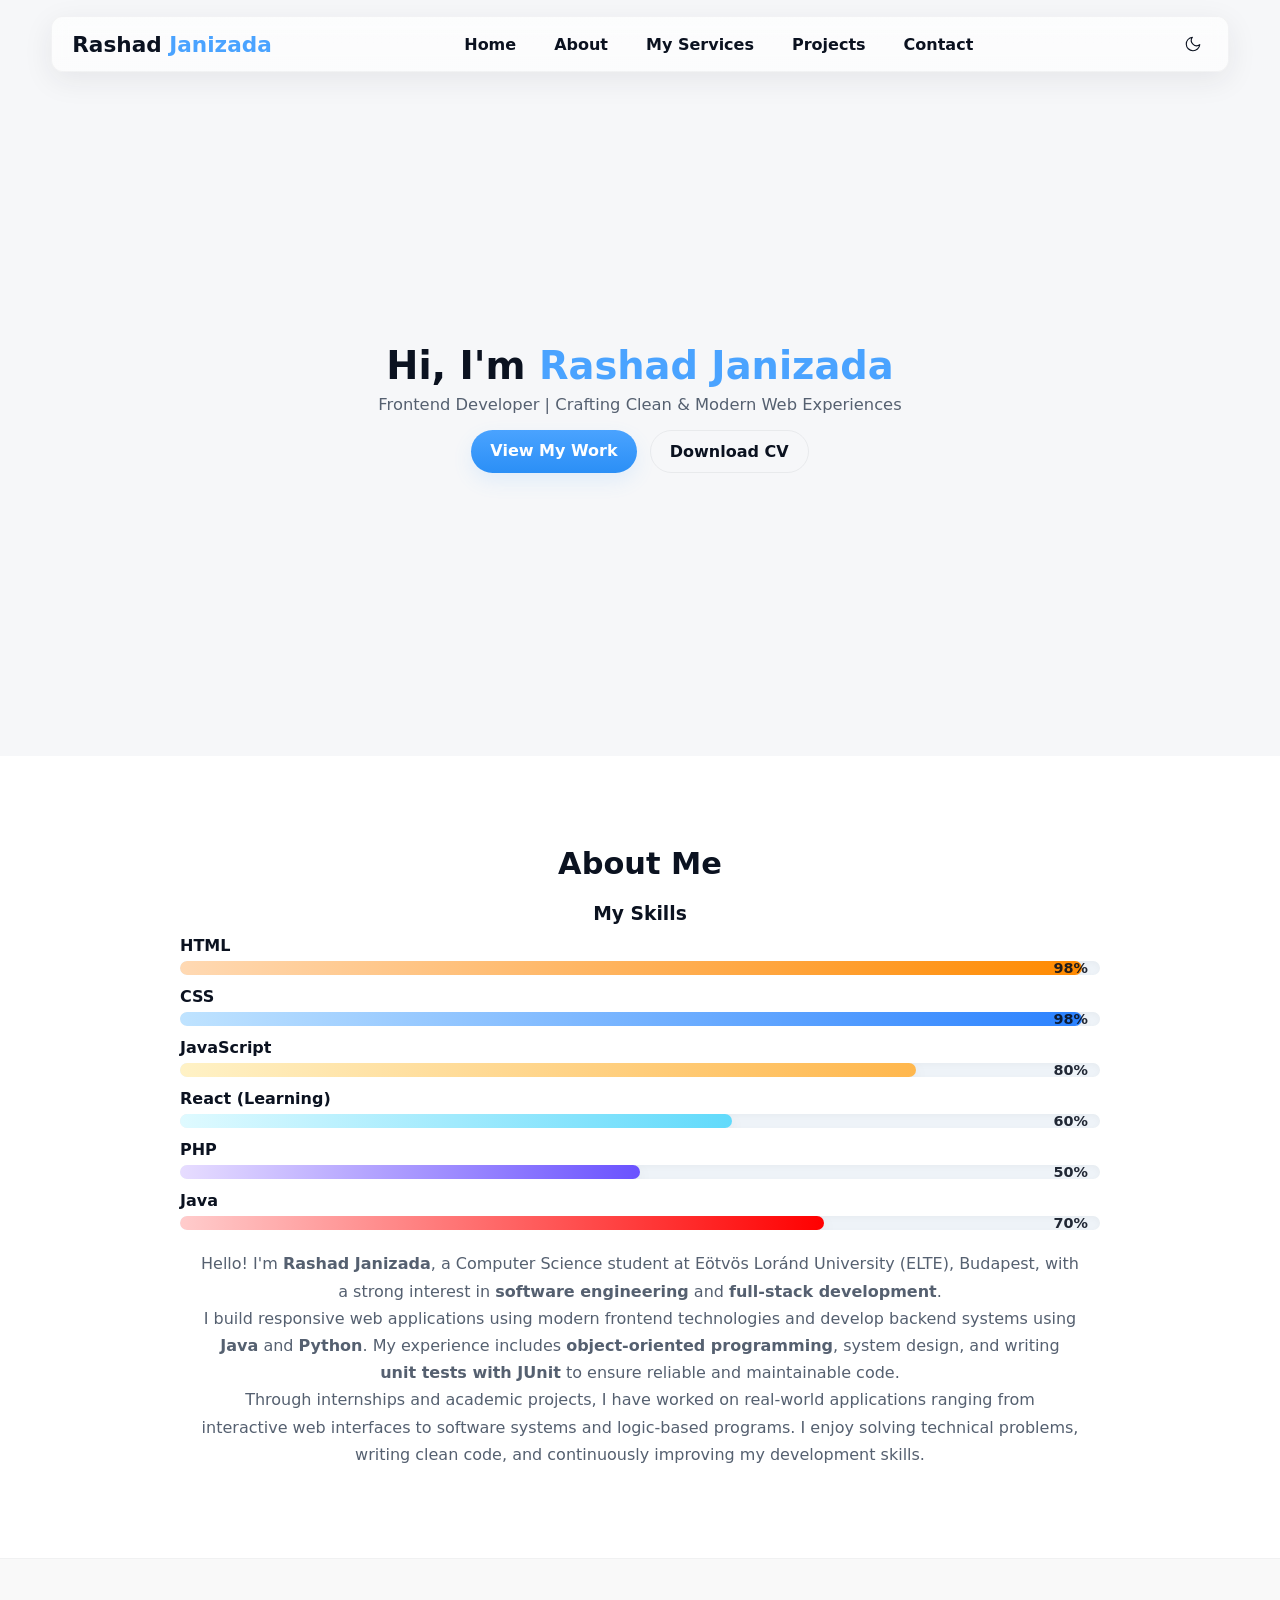
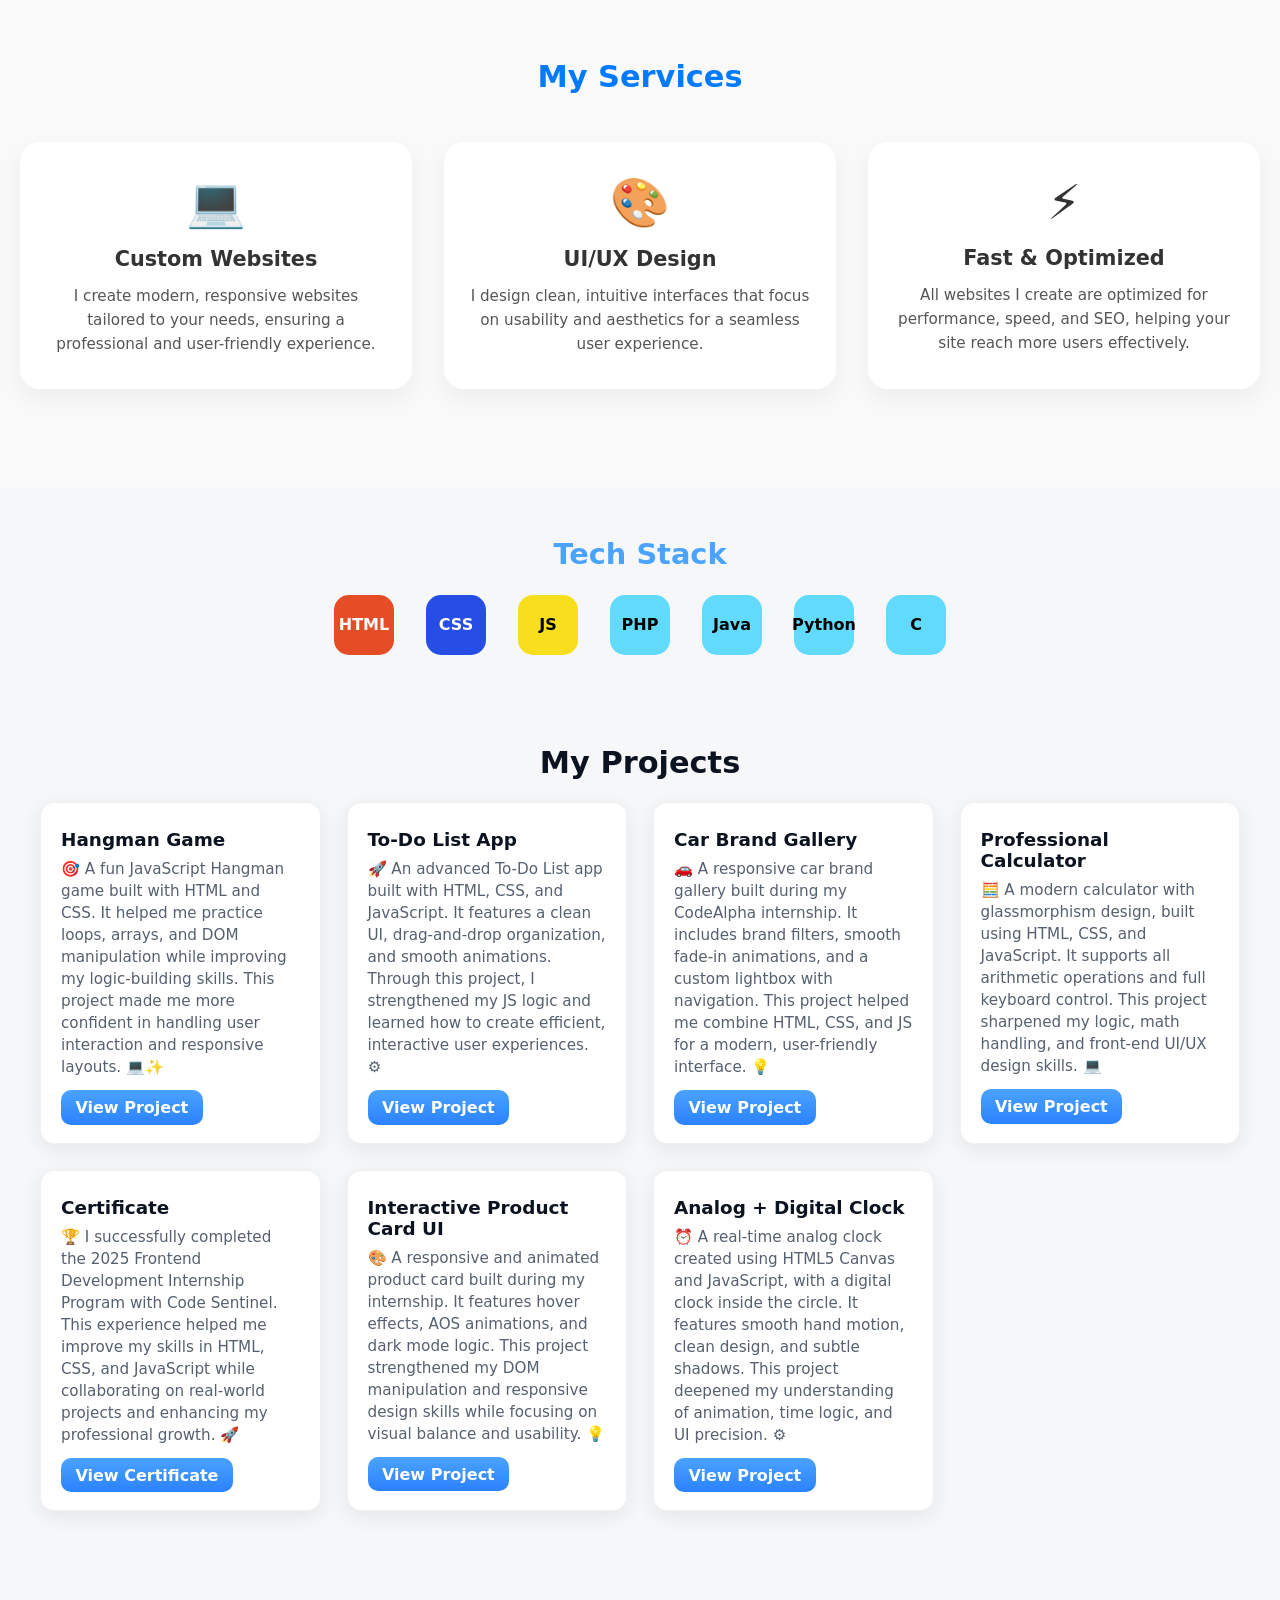
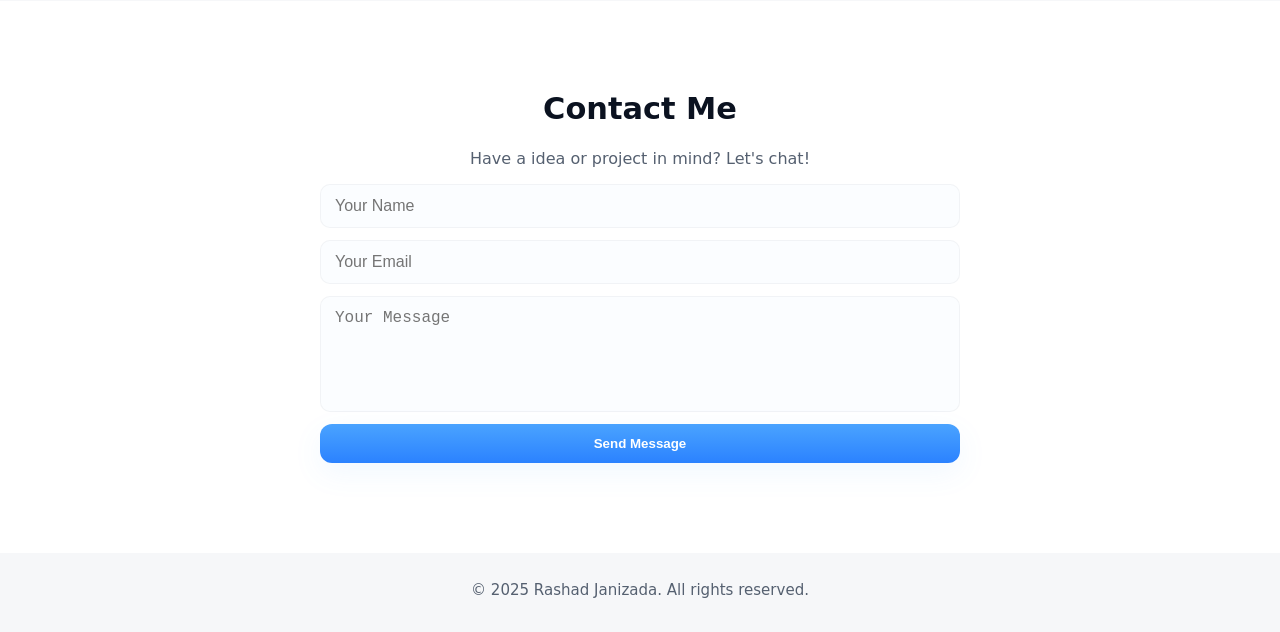
==== index.html @ 28de0134 "Update index.html" ====
<!DOCTYPE html>
<html lang="en">
<head>
  <meta charset="UTF-8" />
  <meta name="viewport" content="width=device-width, initial-scale=1.0" />
  <title>Rashad Janizada | Portfolio</title>
  <link rel="stylesheet" href="style.css" />
</head>
<body>
  <!-- Header -->
  <header class="site-header">
    <div class="container header-inner">
      <h1 class="logo">Rashad <span>Janizada</span></h1>
      <nav>
     <ul class="nav-links">
  <li><a href="#home">Home</a></li>
  <li><a href="#about">About</a></li>
  <li><a href="#services">My Services</a></li> <!-- New link -->
  <li><a href="#projects">Projects</a></li>
  <li><a href="#contact">Contact</a></li>
    </ul>

      </nav>

      <!-- Theme toggle (manual) -->
      <div class="theme-toggle-wrap" aria-hidden="false">
        <button id="themeToggle" aria-label="Toggle theme" title="Toggle theme" class="theme-toggle">
          <svg id="icon-sun" width="18" height="18" viewBox="0 0 24 24" fill="none" style="display:none" xmlns="http://www.w3.org/2000/svg"><path d="M12 4v2" stroke="currentColor" stroke-width="1.5" stroke-linecap="round" stroke-linejoin="round"/><path d="M12 18v2" stroke="currentColor" stroke-width="1.5" stroke-linecap="round" stroke-linejoin="round"/><path d="M4 12h2" stroke="currentColor" stroke-width="1.5" stroke-linecap="round" stroke-linejoin="round"/><path d="M18 12h2" stroke="currentColor" stroke-width="1.5" stroke-linecap="round" stroke-linejoin="round"/><path d="M5 5l1.5 1.5" stroke="currentColor" stroke-width="1.5" stroke-linecap="round" stroke-linejoin="round"/><path d="M17.5 17.5L19 19" stroke="currentColor" stroke-width="1.5" stroke-linecap="round" stroke-linejoin="round"/><path d="M19 5l-1.5 1.5" stroke="currentColor" stroke-width="1.5" stroke-linecap="round" stroke-linejoin="round"/><path d="M5 19l1.5-1.5" stroke="currentColor" stroke-width="1.5" stroke-linecap="round" stroke-linejoin="round"/><circle cx="12" cy="12" r="3" stroke="currentColor" stroke-width="1.5"/></svg>
          <svg id="icon-moon" width="18" height="18" viewBox="0 0 24 24" fill="none" style="display:none" xmlns="http://www.w3.org/2000/svg"><path d="M21 12.79A9 9 0 1111.21 3 7 7 0 0021 12.79z" stroke="currentColor" stroke-width="1.5" stroke-linecap="round" stroke-linejoin="round"/></svg>
        </button>
      </div>
    </div>
  </header>

  <!-- Hero Section -->
  <section id="home" class="hero">
    <div class="hero-overlay" aria-hidden="true"></div>
    <div class="hero-content fade-in">
      <h2>Hi, I'm <span>Rashad Janizada</span></h2>
      <p class="hero-subtitle">Frontend Developer | Crafting Clean & Modern Web Experiences</p>
      <div class="hero-buttons">
        <a href="#projects" class="btn primary-btn">View My Work</a>
        <a href="cv cs.pdf.pdf" download class="btn secondary-btn">Download CV</a>
      </div>
    </div>
  </section>

  <!-- About Section -->
  <section id="about" class="about">
    <div class="container">
      <h2 class="section-title">About Me</h2>

      <div class="skills" aria-hidden="false">
        <h3>My Skills</h3>
        <div class="skill"><p>HTML</p><div class="progress" data-percent="98%"><div class="bar html"></div></div></div>
        <div class="skill"><p>CSS</p><div class="progress" data-percent="98%"><div class="bar css"></div></div></div>
        <div class="skill"><p>JavaScript</p><div class="progress" data-percent="80%"><div class="bar js"></div></div></div>
        <div class="skill"><p>React (Learning)</p><div class="progress" data-percent="60%"><div class="bar react"></div></div></div>
        <div class="skill"><p>PHP</p><div class="progress" data-percent="50%"><div class="bar php"></div></div></div>
        <div class="skill"><p>Java</p><div class="progress" data-percent="70%"><div class="bar java"></div></div></div>

      </div>

<div class="about-text">
  <p>
    Hello! I'm <strong>Rashad Janizada</strong>, a Computer Science student at Eötvös Loránd University (ELTE), Budapest, with a strong interest in <strong>software engineering</strong> and <strong>full-stack development</strong>.
  </p>
  <p>
    I build responsive web applications using modern frontend technologies and develop backend systems using <strong>Java</strong> and <strong>Python</strong>. My experience includes <strong>object-oriented programming</strong>, system design, and writing <strong>unit tests with JUnit</strong> to ensure reliable and maintainable code.
  </p>
  <p>
    Through internships and academic projects, I have worked on real-world applications ranging from interactive web interfaces to software systems and logic-based programs. I enjoy solving technical problems, writing clean code, and continuously improving my development skills.
  </p>
</div>
    </div>
  </section>
<!-- Services Section -->
<section id="services" class="services">
  <div class="container">
    <h2 class="section-title fade-in">My Services</h2>
    <div class="services-grid">
      
      <div class="service-card fade-in">
        <div class="service-icon">💻</div>
        <h3>Custom Websites</h3>
        <p>I create modern, responsive websites tailored to your needs, ensuring a professional and user-friendly experience.</p>
      </div>

      <div class="service-card fade-in">
        <div class="service-icon">🎨</div>
        <h3>UI/UX Design</h3>
        <p>I design clean, intuitive interfaces that focus on usability and aesthetics for a seamless user experience.</p>
      </div>

      <div class="service-card fade-in">
        <div class="service-icon">⚡</div>
        <h3>Fast & Optimized</h3>
        <p>All websites I create are optimized for performance, speed, and SEO, helping your site reach more users effectively.</p>
      </div>

    </div>
  </div>
</section>

<!-- Tech Stack Section -->
<div class="tech-stack fade-in">
  <h3>Tech Stack</h3>
  <div class="icons">
    <div class="icon html" title="HTML5">HTML</div>
    <div class="icon css" title="CSS3">CSS</div>
    <div class="icon js" title="JavaScript">JS</div>
    <div class="icon react" title="React">PHP</div>
    <div class="icon react" title="Java">Java</div>
    <div class="icon react" title="Python">Python</div>
    <div class="icon react" title="C">C</div>
  </div>
</div>

 <!-- Projects Section -->
<section id="projects" class="projects">
  <div class="container">
    <h2 class="section-title">My Projects</h2>

    <div class="projects-grid">

      <!-- Project 1 -->
      <div class="project-card fade-in">
        <div class="project-content">
          <h3>Hangman Game</h3>
          <p>🎯 A fun JavaScript Hangman game built with HTML and CSS. It helped me practice loops, arrays, and DOM manipulation while improving my logic-building skills. This project made me more confident in handling user interaction and responsive layouts. 💻✨</p>
          <a href="https://www.linkedin.com/feed/update/urn:li:activity:7388888822782197760/"
             target="_blank" rel="noopener noreferrer" class="btn project-btn">View Project</a>
        </div>
      </div>

      <!-- Project 2 -->
      <div class="project-card fade-in">
        <div class="project-content">
          <h3>To-Do List App</h3>
          <p>🚀 An advanced To-Do List app built with HTML, CSS, and JavaScript. It features a clean UI, drag-and-drop organization, and smooth animations. Through this project, I strengthened my JS logic and learned how to create efficient, interactive user experiences. ⚙️</p>
          <a href="https://www.linkedin.com/feed/update/urn:li:activity:7356637802589044736/"
             target="_blank" rel="noopener noreferrer" class="btn project-btn">View Project</a>
        </div>
      </div>

      <!-- Project 3 -->
      <div class="project-card fade-in">
        <div class="project-content">
          <h3>Car Brand Gallery</h3>
          <p>🚗 A responsive car brand gallery built during my CodeAlpha internship. It includes brand filters, smooth fade-in animations, and a custom lightbox with navigation. This project helped me combine HTML, CSS, and JS for a modern, user-friendly interface. 💡</p>
          <a href="https://www.linkedin.com/feed/update/urn:li:activity:7362387006858952704/"
             target="_blank" rel="noopener noreferrer" class="btn project-btn">View Project</a>
        </div>
      </div>

      <!-- Project 4 -->
      <div class="project-card fade-in">
        <div class="project-content">
          <h3>Professional Calculator</h3>
          <p>🧮 A modern calculator with glassmorphism design, built using HTML, CSS, and JavaScript. It supports all arithmetic operations and full keyboard control. This project sharpened my logic, math handling, and front-end UI/UX design skills. 💻</p>
          <a href="https://www.linkedin.com/feed/update/urn:li:activity:7364923536303398912/"
             target="_blank" rel="noopener noreferrer" class="btn project-btn">View Project</a>
        </div>
      </div>

      <!-- Project 5 -->
      <div class="project-card fade-in">
        <div class="project-content">
          <h3>Certificate</h3>
          <p>🏆 I successfully completed the 2025 Frontend Development Internship Program with Code Sentinel. This experience helped me improve my skills in HTML, CSS, and JavaScript while collaborating on real-world projects and enhancing my professional growth. 🚀</p>
          <a href="https://www.linkedin.com/feed/update/urn:li:activity:7360750332185878528/"
             target="_blank" rel="noopener noreferrer" class="btn project-btn">View Certificate</a>
        </div>
      </div>

      <!-- Project 6 -->
      <div class="project-card fade-in">
        <div class="project-content">
          <h3>Interactive Product Card UI</h3>
          <p>🎨 A responsive and animated product card built during my internship. It features hover effects, AOS animations, and dark mode logic. This project strengthened my DOM manipulation and responsive design skills while focusing on visual balance and usability. 💡</p>
          <a href="https://www.linkedin.com/feed/update/urn:li:activity:7356301193712660480/"
             target="_blank" rel="noopener noreferrer" class="btn project-btn">View Project</a>
        </div>
      </div>

      <!-- Project 7 -->
      <div class="project-card fade-in">
        <div class="project-content">
          <h3>Analog + Digital Clock</h3>
          <p>⏰ A real-time analog clock created using HTML5 Canvas and JavaScript, with a digital clock inside the circle. It features smooth hand motion, clean design, and subtle shadows. This project deepened my understanding of animation, time logic, and UI precision. ⚙️</p>
          <a href="https://www.linkedin.com/feed/update/urn:li:activity:7356301193712660480/"
             target="_blank" rel="noopener noreferrer" class="btn project-btn">View Project</a>
        </div>
      </div>

    </div>
  </div>
</section>

  <!-- Contact Section -->
  <section id="contact" class="contact">
    <div class="container">
      <h2 class="section-title">Contact Me</h2>
      <p  class="contact-text">Have a idea or project in mind? Let's chat!</p>
      <form action="https://formspree.io/f/xkgpdqdk" method="POST" class="contact-form">
        <input type="text" name="name" placeholder="Your Name" required>
        <input type="email" name="email" placeholder="Your Email" required>
        <textarea name="message" placeholder="Your Message" rows="5" required></textarea>
        <button type="submit" class="btn primary-btn">Send Message</button>
      </form>
    </div>
  </section>

  <!-- Footer -->
  <footer>
    <p>&copy; 2025 Rashad Janizada. All rights reserved.</p>
  </footer>

  <button id="topBtn" title="Go to top">↑</button>
  <script src="script.js"></script>
</body>
</html>
---- style.css ----
:root {
  /* Light theme */
  --bg: #f6f7f9;
  --panel: #ffffff;
  --muted: #556070;
  --accent: #4aa3ff;
  --glass: rgba(255,255,255,0.6);
  --card-shadow: rgba(34,41,47,0.08);
  --text: #0b1220;
  --muted-contrast: rgba(11,18,32,0.06);

  --bg-services: #f9f9f9;
  --text-services: #333;
  --text-services-card: #555;
  --card-bg: #fff;
  --accent-color: #007aff;
}

/* Dark theme */
:root[data-theme="dark"] {
  --bg: #0a0f16;
  --panel: #0f1418;
  --muted: #9aa6b0;
  --accent: #3fb0ff;
  --glass: rgba(255,255,255,0.03);
  --card-shadow: rgba(0,0,0,0.45);
  --text: #e6eef6;
  --muted-contrast: rgba(255,255,255,0.02);

  --bg-services: #111;
  --text-services: #fff;
  --text-services-card: #ccc;
  --card-bg: #1a1a1a;
  --accent-color: #00adb5;
}

/* Reset & Base */
*{margin:0;padding:0;box-sizing:border-box}
html{scroll-behavior:smooth}
body{
  font-family:"Poppins",system-ui,-apple-system,Segoe UI,Roboto,"Helvetica Neue",Arial;
  background:var(--bg);
  color:var(--text);
  -webkit-font-smoothing:antialiased;
  -moz-osx-font-smoothing:grayscale;
  overflow-x:hidden;
}

/* Header */
.site-header{
  position:fixed;
  top:16px;
  left:0;
  right:0;
  z-index:1100;
  display:flex;
  justify-content:center;
  pointer-events:none;
}
.header-inner{
  pointer-events:auto;
  width:92%;
  max-width:1200px;
  margin:0 auto;
  background: linear-gradient(180deg, rgba(255,255,255,0.7), rgba(255,255,255,0.6));
  backdrop-filter: blur(8px) saturate(110%);
  border-radius:12px;
  padding:12px 20px;
  display:flex;
  align-items:center;
  justify-content:space-between;
  box-shadow:0 8px 30px var(--card-shadow);
  border:1px solid rgba(10,20,30,0.04);
}
:root[data-theme="dark"] .header-inner{
  background: linear-gradient(180deg, rgba(255,255,255,0.03), rgba(255,255,255,0.02));
  border:1px solid rgba(255,255,255,0.03);
}

/* Logo & Nav */
.logo{font-size:1.35rem;font-weight:700;color:var(--text)}
.logo span{color:var(--accent)}
.nav-links{display:flex;gap:18px;list-style:none}
.nav-links a{
  color:var(--text);
  text-decoration:none;
  font-weight:600;
  padding:8px 10px;
  border-radius:8px;
  transition:all .18s ease
}
.nav-links a:hover{
  background:rgba(74,163,255,0.08);
  color:var(--accent);
  transform:translateY(-2px)
}

/* Theme toggle */
.theme-toggle{background:transparent;border:none;padding:6px;border-radius:8px;cursor:pointer;color:var(--text);display:flex;align-items:center;justify-content:center}
.theme-toggle svg{display:block}
.theme-toggle-wrap{margin-left:12px}

/* Hero Section */
.hero{
  min-height:84vh;
  display:flex;
  align-items:center;
  justify-content:center;
  text-align:center;
  padding:120px 20px 60px;
  position:relative;
  overflow:hidden;
}
.hero-overlay{
  position:absolute;inset:0;
  background:
    radial-gradient(600px 300px at -10% 20%, rgba(74,163,255,0.12), transparent 12%),
    radial-gradient(420px 240px at 110% 80%, rgba(90,200,255,0.07), transparent 10%);
  filter:blur(24px);
  z-index:0;
  pointer-events:none;
  animation: gentleShift 12s ease-in-out infinite;
}
@keyframes gentleShift{0%{transform:translateX(-6%)}50%{transform:translateX(6%)}100%{transform:translateX(-6%)}}

.hero-content{position:relative;z-index:2;max-width:900px}
.hero h2{font-size:2.4rem;margin-bottom:.4rem}
.hero span{color:var(--accent)}
.hero-subtitle{color:var(--muted);margin-bottom:1rem;font-size:1.02rem}
.hero-buttons{display:flex;gap:.8rem;justify-content:center;flex-wrap:wrap;margin-top:12px}
.btn{display:inline-block;padding:.7rem 1.2rem;border-radius:999px;font-weight:700;text-decoration:none;transition:transform .18s ease,box-shadow .18s ease}
.primary-btn{background:linear-gradient(180deg,var(--accent),#2b8ff6);color:#fff;box-shadow:0 8px 20px rgba(74,163,255,0.12)}
.secondary-btn{background:transparent;border:1px solid rgba(11,18,32,0.06);color:var(--text)}

/* About Section */
.about{padding:90px 20px;background:var(--panel);border-bottom:1px solid var(--muted-contrast);text-align:center}
.section-title{font-size:1.9rem;margin-bottom:1.4rem;color:var(--text)}
.skills{width:86%;max-width:920px;margin:0 auto 18px}
.skill{display:flex;flex-direction:column;align-items:flex-start;margin:12px 0}
.skill p{margin:0 0 6px 0;font-weight:700;color:var(--text)}
.progress{width:100%;height:14px;background:#eef3f8;border-radius:999px;overflow:hidden;position:relative;box-shadow:inset 0 2px 6px rgba(11,18,32,0.03)}
:root[data-theme="dark"] .progress{background:#112026}
.bar{height:100%;width:0;border-radius:999px;transition:width 1.4s cubic-bezier(.2,.9,.3,1);box-shadow:0 6px 18px rgba(11,18,32,0.06)}
.bar.html{background:linear-gradient(90deg,#ffd9b3,#ff8a00)}
.bar.css{background:linear-gradient(90deg,#bfe3ff,#2b82ff)}
.bar.js{background:linear-gradient(90deg,#fff2c6,#ffb74d)}
.bar.react{background:linear-gradient(90deg,#dffaff,#61dafb)}
.bar.php{background:linear-gradient(90deg,#e7ddff,#6a52ff)}
.bar.java{background:linear-gradient(90deg, #ffcccc, #ff0000)}
.bar.animate.html{width:98%}
.bar.animate.css{width:98%}
.bar.animate.js{width:80%}
.bar.animate.react{width:60%}
.bar.animate.php{width:50%}
.bar.animate.java{width:70%}
.progress::after{content:attr(data-percent);position:absolute;right:12px;top:50%;transform:translateY(-50%);color:var(--text);font-weight:700;font-size:.9rem;opacity:.9}
.about-text{max-width:880px;margin:20px auto 0;color:var(--muted);line-height:1.7;font-size:1rem}

/* Projects Section */
.projects{padding:90px 20px;background:var(--bg);text-align:center}
.projects-grid{display:grid;grid-template-columns:repeat(auto-fit,minmax(260px,1fr));gap:26px;align-items:stretch;max-width:1200px;margin:18px auto 0;perspective:1000px}
.project-card{background:var(--panel);border-radius:14px;border:1px solid var(--muted-contrast);box-shadow:0 6px 20px var(--card-shadow);overflow:hidden;transition:transform .45s cubic-bezier(.2,.9,.25,1),box-shadow .45s ease;display:flex;flex-direction:column;justify-content:space-between;padding:18px}
.project-card:hover{transform:translateY(-8px) rotateX(1.3deg);box-shadow:0 18px 40px rgba(14,24,38,0.06)}
.project-content{padding:8px 2px 0;text-align:left}
.project-content h3{color:var(--text);margin:0 0 .5rem;font-size:1.15rem}
.project-content p{color:var(--muted);font-size:.95rem;line-height:1.45;white-space:pre-wrap;margin-bottom:12px}
.project-btn{background:linear-gradient(180deg,var(--accent),#2b82ff);color:#fff;padding:.48rem .9rem;border-radius:10px;text-decoration:none;font-weight:700;display:inline-block;transition:transform .18s ease,box-shadow .18s ease}
.project-btn:hover{transform:translateY(-4px);box-shadow:0 10px 30px rgba(74,163,255,0.12)}

/* Fade-in */
.fade-in{opacity:0;transform:translateY(18px);transition:all .7s cubic-bezier(.2,.9,.25,1)}
.fade-in.visible{opacity:1;transform:translateY(0)}

/* Contact */
.contact{padding:90px 20px;background:var(--panel);text-align:center}
.contact-text{color:var(--muted);margin-bottom:10px}
.contact-form{width:90%;max-width:640px;margin:16px auto 0;display:flex;flex-direction:column;gap:12px}
.contact-form input,.contact-form textarea{
  padding:12px 14px;border-radius:10px;border:1px solid rgba(10,20,30,0.04);
  background:#fbfdff;color:var(--text);font-size:1rem;resize:none
}
:root[data-theme="dark"] .contact-form input,
:root[data-theme="dark"] .contact-form textarea{
  background:#0b1216;border:1px solid rgba(255,255,255,0.03);color:var(--text)
}
.contact-form button{background:linear-gradient(180deg,var(--accent),#2b82ff);color:#fff;border:none;padding:12px;border-radius:12px;font-weight:800;cursor:pointer;box-shadow:0 10px 30px rgba(74,163,255,0.08)}
.contact-form button:hover{transform:translateY(-3px)}

/* Footer */
footer{padding:28px 6px;text-align:center;color:var(--muted);font-size:.94rem}

/* Back to top */
#topBtn{position:fixed;right:20px;bottom:20px;padding:10px 12px;border-radius:12px;border:none;background:var(--panel);color:var(--text);box-shadow:0 8px 20px var(--card-shadow);display:none}
#topBtn:hover{transform:translateY(-3px)}

/* Responsive */
@media (max-width:900px){
  .header-inner{padding:12px 14px}
  .hero h2{font-size:2.05rem}
  .projects-grid{gap:18px}
}
@media (max-width:600px){
  .nav-links{display:none}
  .header-inner{padding:10px 12px}
  .hero{padding:100px 18px 50px}
  .hero h2{font-size:1.8rem}
  .skills{width:92%}
  .about-text{width:92%}
  .projects-grid{grid-template-columns:1fr}
  .project-card{padding:16px}
}

/* Tech Stack */
.tech-stack {text-align:center;margin:3rem auto 0}
.tech-stack h3{color:var(--accent);font-size:1.8rem;margin-bottom:1.5rem}
.icons{display:flex;justify-content:center;gap:2rem;flex-wrap:wrap}
.icon{
  width:60px;height:60px;line-height:60px;border-radius:15px;font-weight:bold;
  display:flex;align-items:center;justify-content:center;
  perspective:1000px;transition:transform 0.6s ease, box-shadow 0.3s ease;cursor:default;
}
.icon:hover{transform:rotateY(15deg) rotateX(15deg) scale(1.1);box-shadow:0 10px 20px rgba(0,0,0,0.2)}
.icon.html { background:#e44d26; color:#fff; }
.icon.css { background:#264de4; color:#fff; }
.icon.js { background:#f7df1e; color:#000; }
.icon.react { background:#61dafb; color:#000; }
.icon.git { background:#f05032; color:#fff; }

/* Services Section */
.services {
  padding:100px 20px;
  text-align:center;
  background:var(--bg-services);
  color:var(--text-services);
  transition:background 0.5s, color 0.5s;
}
.services .section-title{color:var(--accent-color);margin-bottom:3rem}
.services-grid{display:grid;grid-template-columns:repeat(auto-fit,minmax(250px,1fr));gap:2rem}
.service-card{
  background:var(--card-bg);
  border-radius:20px;
  padding:2rem 1.5rem;
  box-shadow:0 10px 25px rgba(0,0,0,0.05);
  transition: transform 0.4s ease, box-shadow 0.4s ease, background 0.5s, color 0.5s;
}
.service-card:hover{transform:translateY(-8px) rotateX(2deg) rotateY(2deg); box-shadow:0 20px 40px rgba(0,0,0,0.1)}
.service-icon{font-size:3rem;margin-bottom:1rem}
.service-card h3{font-size:1.3rem;margin-bottom:0.8rem}
.service-card p{font-size:0.95rem;line-height:1.6;color:var(--text-services-card)}
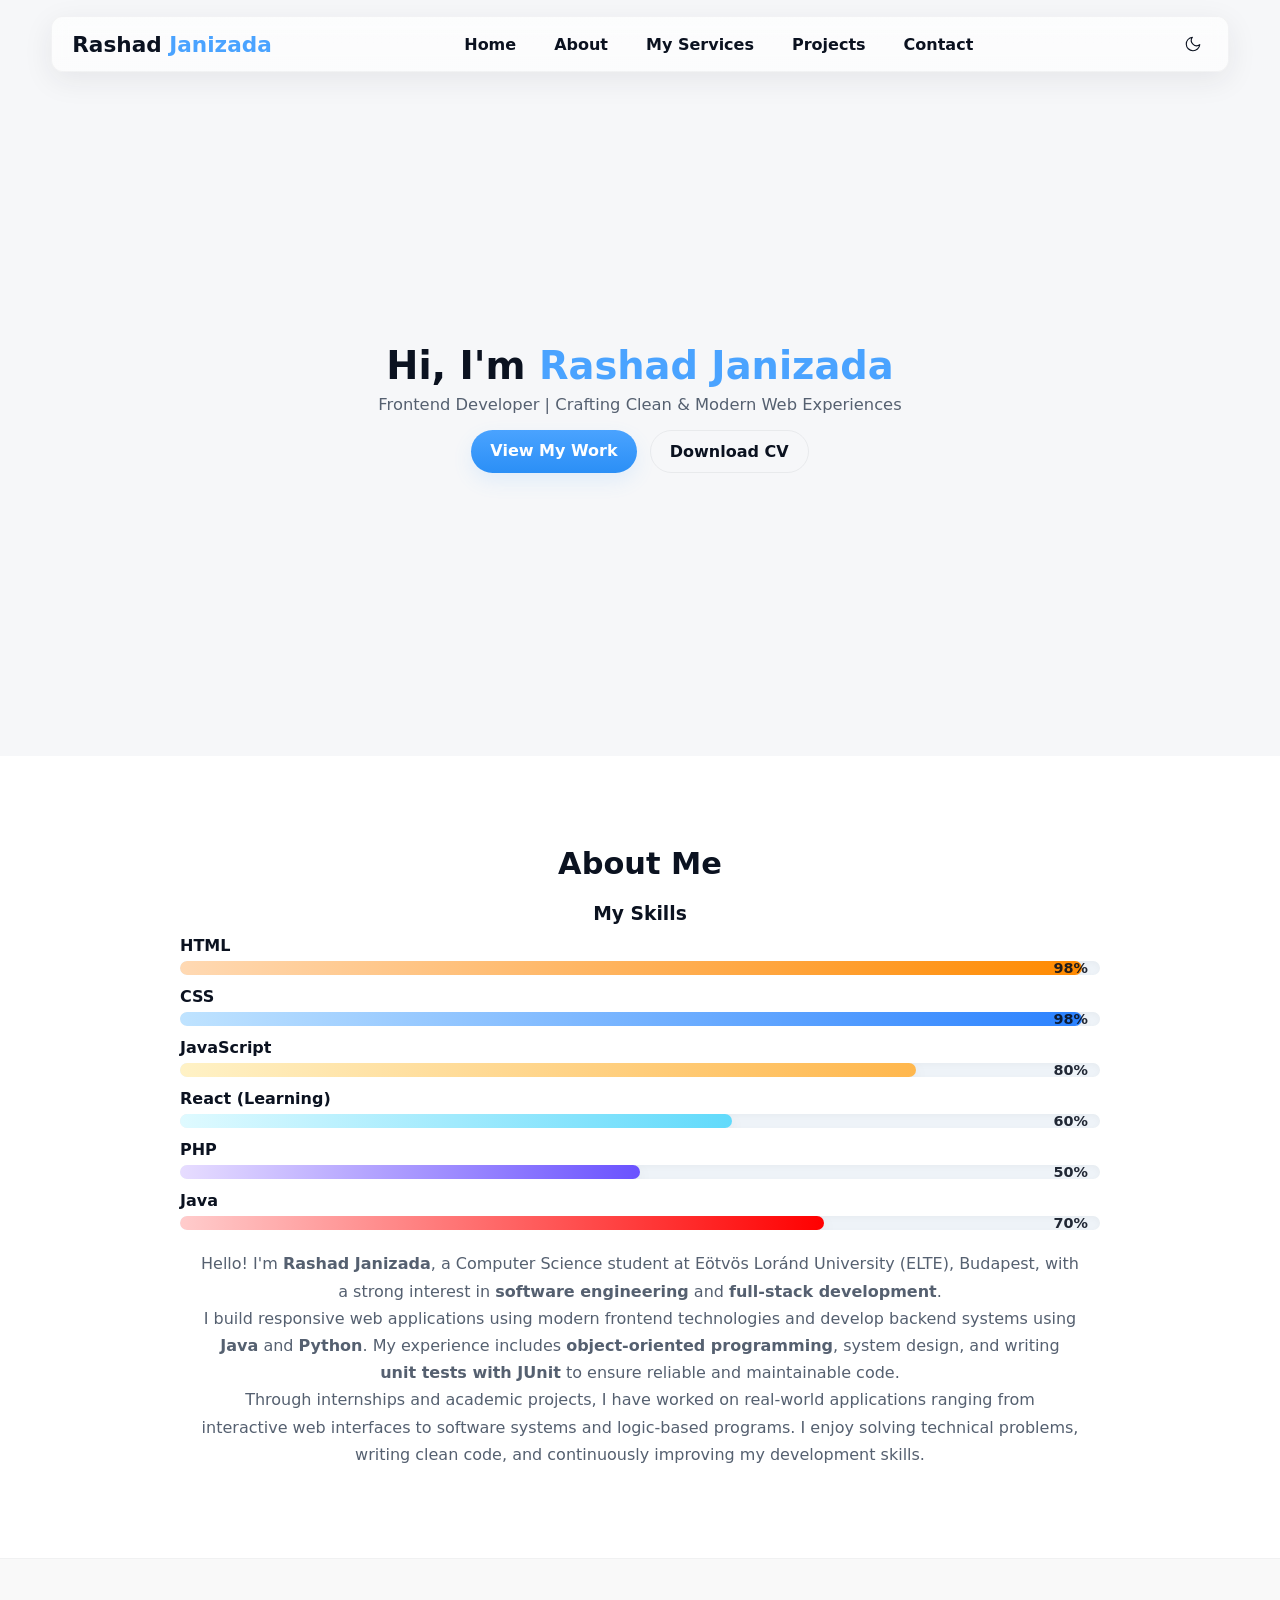
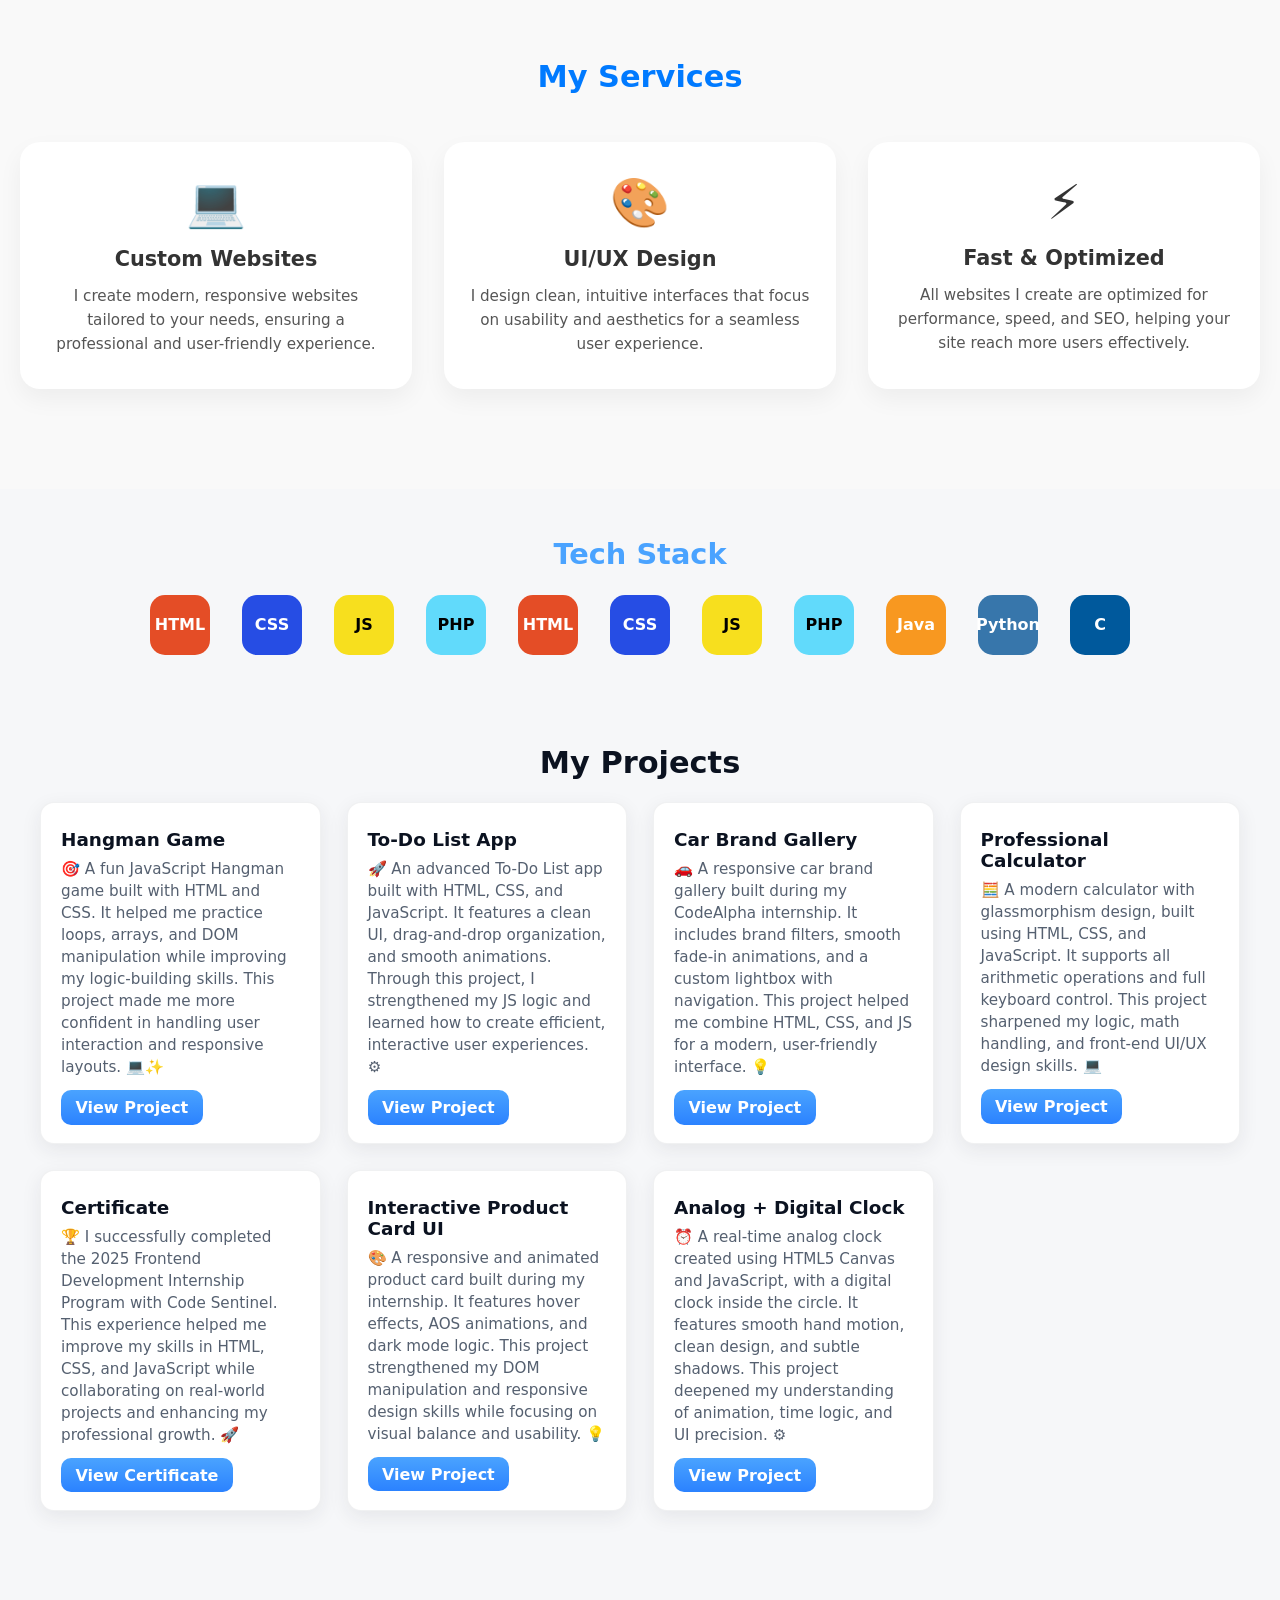
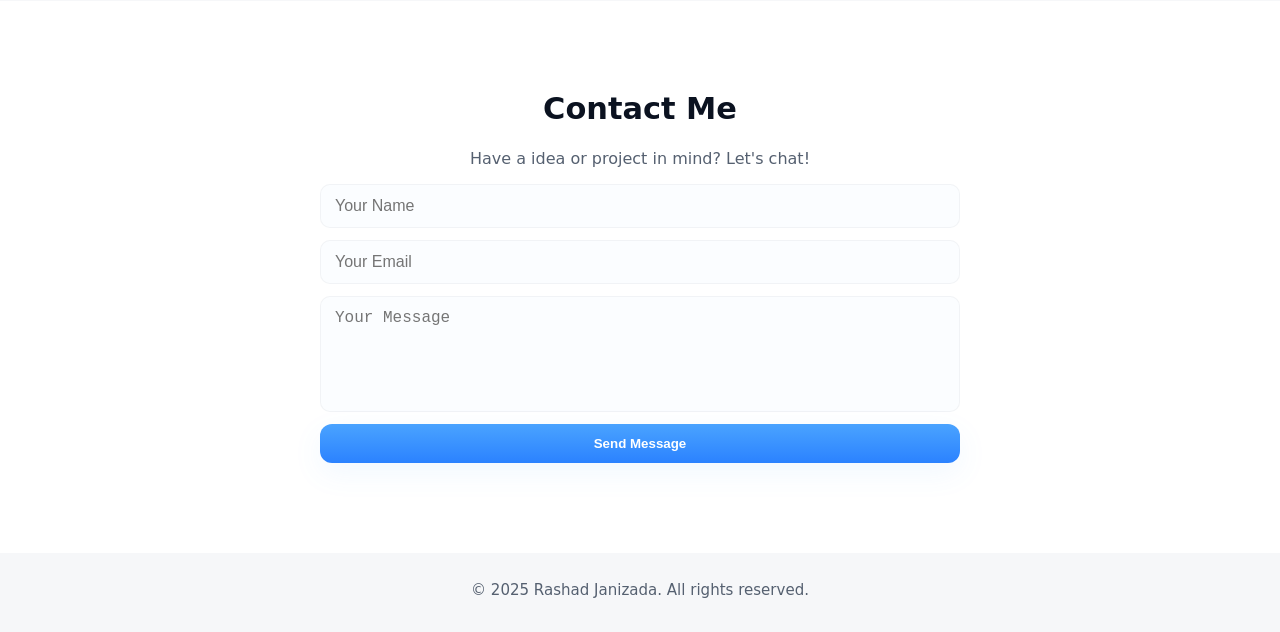
==== commit 7d760962: "Update index.html" ====
--- a/index.html
+++ b/index.html
@@ -110,9 +110,14 @@
     <div class="icon css" title="CSS3">CSS</div>
     <div class="icon js" title="JavaScript">JS</div>
     <div class="icon react" title="React">PHP</div>
-    <div class="icon react" title="Java">Java</div>
-    <div class="icon react" title="Python">Python</div>
-    <div class="icon react" title="C">C</div>
+<div class="icon html" title="HTML5">HTML</div>
+<div class="icon css" title="CSS3">CSS</div>
+<div class="icon js" title="JavaScript">JS</div>
+<div class="icon react" title="React">PHP</div>
+
+<div class="icon react" title="Java" style="background:#f89820;color:#fff;">Java</div>
+<div class="icon react" title="Python" style="background:#3776ab;color:#fff;">Python</div>
+<div class="icon react" title="C" style="background:#00599c;color:#fff;">C</div>
   </div>
 </div>
 
--- a/style.css
+++ b/style.css
@@ -1,250 +1 @@
-:root {
-  /* Light theme */
-  --bg: #f6f7f9;
-  --panel: #ffffff;
-  --muted: #556070;
-  --accent: #4aa3ff;
-  --glass: rgba(255,255,255,0.6);
-  --card-shadow: rgba(34,41,47,0.08);
-  --text: #0b1220;
-  --muted-contrast: rgba(11,18,32,0.06);
-
-  --bg-services: #f9f9f9;
-  --text-services: #333;
-  --text-services-card: #555;
-  --card-bg: #fff;
-  --accent-color: #007aff;
-}
-
-/* Dark theme */
-:root[data-theme="dark"] {
-  --bg: #0a0f16;
-  --panel: #0f1418;
-  --muted: #9aa6b0;
-  --accent: #3fb0ff;
-  --glass: rgba(255,255,255,0.03);
-  --card-shadow: rgba(0,0,0,0.45);
-  --text: #e6eef6;
-  --muted-contrast: rgba(255,255,255,0.02);
-
-  --bg-services: #111;
-  --text-services: #fff;
-  --text-services-card: #ccc;
-  --card-bg: #1a1a1a;
-  --accent-color: #00adb5;
-}
-
-/* Reset & Base */
-*{margin:0;padding:0;box-sizing:border-box}
-html{scroll-behavior:smooth}
-body{
-  font-family:"Poppins",system-ui,-apple-system,Segoe UI,Roboto,"Helvetica Neue",Arial;
-  background:var(--bg);
-  color:var(--text);
-  -webkit-font-smoothing:antialiased;
-  -moz-osx-font-smoothing:grayscale;
-  overflow-x:hidden;
-}
-
-/* Header */
-.site-header{
-  position:fixed;
-  top:16px;
-  left:0;
-  right:0;
-  z-index:1100;
-  display:flex;
-  justify-content:center;
-  pointer-events:none;
-}
-.header-inner{
-  pointer-events:auto;
-  width:92%;
-  max-width:1200px;
-  margin:0 auto;
-  background: linear-gradient(180deg, rgba(255,255,255,0.7), rgba(255,255,255,0.6));
-  backdrop-filter: blur(8px) saturate(110%);
-  border-radius:12px;
-  padding:12px 20px;
-  display:flex;
-  align-items:center;
-  justify-content:space-between;
-  box-shadow:0 8px 30px var(--card-shadow);
-  border:1px solid rgba(10,20,30,0.04);
-}
-:root[data-theme="dark"] .header-inner{
-  background: linear-gradient(180deg, rgba(255,255,255,0.03), rgba(255,255,255,0.02));
-  border:1px solid rgba(255,255,255,0.03);
-}
-
-/* Logo & Nav */
-.logo{font-size:1.35rem;font-weight:700;color:var(--text)}
-.logo span{color:var(--accent)}
-.nav-links{display:flex;gap:18px;list-style:none}
-.nav-links a{
-  color:var(--text);
-  text-decoration:none;
-  font-weight:600;
-  padding:8px 10px;
-  border-radius:8px;
-  transition:all .18s ease
-}
-.nav-links a:hover{
-  background:rgba(74,163,255,0.08);
-  color:var(--accent);
-  transform:translateY(-2px)
-}
-
-/* Theme toggle */
-.theme-toggle{background:transparent;border:none;padding:6px;border-radius:8px;cursor:pointer;color:var(--text);display:flex;align-items:center;justify-content:center}
-.theme-toggle svg{display:block}
-.theme-toggle-wrap{margin-left:12px}
-
-/* Hero Section */
-.hero{
-  min-height:84vh;
-  display:flex;
-  align-items:center;
-  justify-content:center;
-  text-align:center;
-  padding:120px 20px 60px;
-  position:relative;
-  overflow:hidden;
-}
-.hero-overlay{
-  position:absolute;inset:0;
-  background:
-    radial-gradient(600px 300px at -10% 20%, rgba(74,163,255,0.12), transparent 12%),
-    radial-gradient(420px 240px at 110% 80%, rgba(90,200,255,0.07), transparent 10%);
-  filter:blur(24px);
-  z-index:0;
-  pointer-events:none;
-  animation: gentleShift 12s ease-in-out infinite;
-}
-@keyframes gentleShift{0%{transform:translateX(-6%)}50%{transform:translateX(6%)}100%{transform:translateX(-6%)}}
-
-.hero-content{position:relative;z-index:2;max-width:900px}
-.hero h2{font-size:2.4rem;margin-bottom:.4rem}
-.hero span{color:var(--accent)}
-.hero-subtitle{color:var(--muted);margin-bottom:1rem;font-size:1.02rem}
-.hero-buttons{display:flex;gap:.8rem;justify-content:center;flex-wrap:wrap;margin-top:12px}
-.btn{display:inline-block;padding:.7rem 1.2rem;border-radius:999px;font-weight:700;text-decoration:none;transition:transform .18s ease,box-shadow .18s ease}
-.primary-btn{background:linear-gradient(180deg,var(--accent),#2b8ff6);color:#fff;box-shadow:0 8px 20px rgba(74,163,255,0.12)}
-.secondary-btn{background:transparent;border:1px solid rgba(11,18,32,0.06);color:var(--text)}
-
-/* About Section */
-.about{padding:90px 20px;background:var(--panel);border-bottom:1px solid var(--muted-contrast);text-align:center}
-.section-title{font-size:1.9rem;margin-bottom:1.4rem;color:var(--text)}
-.skills{width:86%;max-width:920px;margin:0 auto 18px}
-.skill{display:flex;flex-direction:column;align-items:flex-start;margin:12px 0}
-.skill p{margin:0 0 6px 0;font-weight:700;color:var(--text)}
-.progress{width:100%;height:14px;background:#eef3f8;border-radius:999px;overflow:hidden;position:relative;box-shadow:inset 0 2px 6px rgba(11,18,32,0.03)}
-:root[data-theme="dark"] .progress{background:#112026}
-.bar{height:100%;width:0;border-radius:999px;transition:width 1.4s cubic-bezier(.2,.9,.3,1);box-shadow:0 6px 18px rgba(11,18,32,0.06)}
-.bar.html{background:linear-gradient(90deg,#ffd9b3,#ff8a00)}
-.bar.css{background:linear-gradient(90deg,#bfe3ff,#2b82ff)}
-.bar.js{background:linear-gradient(90deg,#fff2c6,#ffb74d)}
-.bar.react{background:linear-gradient(90deg,#dffaff,#61dafb)}
-.bar.php{background:linear-gradient(90deg,#e7ddff,#6a52ff)}
-.bar.java{background:linear-gradient(90deg, #ffcccc, #ff0000)}
-.bar.animate.html{width:98%}
-.bar.animate.css{width:98%}
-.bar.animate.js{width:80%}
-.bar.animate.react{width:60%}
-.bar.animate.php{width:50%}
-.bar.animate.java{width:70%}
-.progress::after{content:attr(data-percent);position:absolute;right:12px;top:50%;transform:translateY(-50%);color:var(--text);font-weight:700;font-size:.9rem;opacity:.9}
-.about-text{max-width:880px;margin:20px auto 0;color:var(--muted);line-height:1.7;font-size:1rem}
-
-/* Projects Section */
-.projects{padding:90px 20px;background:var(--bg);text-align:center}
-.projects-grid{display:grid;grid-template-columns:repeat(auto-fit,minmax(260px,1fr));gap:26px;align-items:stretch;max-width:1200px;margin:18px auto 0;perspective:1000px}
-.project-card{background:var(--panel);border-radius:14px;border:1px solid var(--muted-contrast);box-shadow:0 6px 20px var(--card-shadow);overflow:hidden;transition:transform .45s cubic-bezier(.2,.9,.25,1),box-shadow .45s ease;display:flex;flex-direction:column;justify-content:space-between;padding:18px}
-.project-card:hover{transform:translateY(-8px) rotateX(1.3deg);box-shadow:0 18px 40px rgba(14,24,38,0.06)}
-.project-content{padding:8px 2px 0;text-align:left}
-.project-content h3{color:var(--text);margin:0 0 .5rem;font-size:1.15rem}
-.project-content p{color:var(--muted);font-size:.95rem;line-height:1.45;white-space:pre-wrap;margin-bottom:12px}
-.project-btn{background:linear-gradient(180deg,var(--accent),#2b82ff);color:#fff;padding:.48rem .9rem;border-radius:10px;text-decoration:none;font-weight:700;display:inline-block;transition:transform .18s ease,box-shadow .18s ease}
-.project-btn:hover{transform:translateY(-4px);box-shadow:0 10px 30px rgba(74,163,255,0.12)}
-
-/* Fade-in */
-.fade-in{opacity:0;transform:translateY(18px);transition:all .7s cubic-bezier(.2,.9,.25,1)}
-.fade-in.visible{opacity:1;transform:translateY(0)}
-
-/* Contact */
-.contact{padding:90px 20px;background:var(--panel);text-align:center}
-.contact-text{color:var(--muted);margin-bottom:10px}
-.contact-form{width:90%;max-width:640px;margin:16px auto 0;display:flex;flex-direction:column;gap:12px}
-.contact-form input,.contact-form textarea{
-  padding:12px 14px;border-radius:10px;border:1px solid rgba(10,20,30,0.04);
-  background:#fbfdff;color:var(--text);font-size:1rem;resize:none
-}
-:root[data-theme="dark"] .contact-form input,
-:root[data-theme="dark"] .contact-form textarea{
-  background:#0b1216;border:1px solid rgba(255,255,255,0.03);color:var(--text)
-}
-.contact-form button{background:linear-gradient(180deg,var(--accent),#2b82ff);color:#fff;border:none;padding:12px;border-radius:12px;font-weight:800;cursor:pointer;box-shadow:0 10px 30px rgba(74,163,255,0.08)}
-.contact-form button:hover{transform:translateY(-3px)}
-
-/* Footer */
-footer{padding:28px 6px;text-align:center;color:var(--muted);font-size:.94rem}
-
-/* Back to top */
-#topBtn{position:fixed;right:20px;bottom:20px;padding:10px 12px;border-radius:12px;border:none;background:var(--panel);color:var(--text);box-shadow:0 8px 20px var(--card-shadow);display:none}
-#topBtn:hover{transform:translateY(-3px)}
-
-/* Responsive */
-@media (max-width:900px){
-  .header-inner{padding:12px 14px}
-  .hero h2{font-size:2.05rem}
-  .projects-grid{gap:18px}
-}
-@media (max-width:600px){
-  .nav-links{display:none}
-  .header-inner{padding:10px 12px}
-  .hero{padding:100px 18px 50px}
-  .hero h2{font-size:1.8rem}
-  .skills{width:92%}
-  .about-text{width:92%}
-  .projects-grid{grid-template-columns:1fr}
-  .project-card{padding:16px}
-}
-
-/* Tech Stack */
-.tech-stack {text-align:center;margin:3rem auto 0}
-.tech-stack h3{color:var(--accent);font-size:1.8rem;margin-bottom:1.5rem}
-.icons{display:flex;justify-content:center;gap:2rem;flex-wrap:wrap}
-.icon{
-  width:60px;height:60px;line-height:60px;border-radius:15px;font-weight:bold;
-  display:flex;align-items:center;justify-content:center;
-  perspective:1000px;transition:transform 0.6s ease, box-shadow 0.3s ease;cursor:default;
-}
-.icon:hover{transform:rotateY(15deg) rotateX(15deg) scale(1.1);box-shadow:0 10px 20px rgba(0,0,0,0.2)}
-.icon.html { background:#e44d26; color:#fff; }
-.icon.css { background:#264de4; color:#fff; }
-.icon.js { background:#f7df1e; color:#000; }
-.icon.react { background:#61dafb; color:#000; }
-.icon.git { background:#f05032; color:#fff; }
-
-/* Services Section */
-.services {
-  padding:100px 20px;
-  text-align:center;
-  background:var(--bg-services);
-  color:var(--text-services);
-  transition:background 0.5s, color 0.5s;
-}
-.services .section-title{color:var(--accent-color);margin-bottom:3rem}
-.services-grid{display:grid;grid-template-columns:repeat(auto-fit,minmax(250px,1fr));gap:2rem}
-.service-card{
-  background:var(--card-bg);
-  border-radius:20px;
-  padding:2rem 1.5rem;
-  box-shadow:0 10px 25px rgba(0,0,0,0.05);
-  transition: transform 0.4s ease, box-shadow 0.4s ease, background 0.5s, color 0.5s;
-}
-.service-card:hover{transform:translateY(-8px) rotateX(2deg) rotateY(2deg); box-shadow:0 20px 40px rgba(0,0,0,0.1)}
-.service-icon{font-size:3rem;margin-bottom:1rem}
-.service-card h3{font-size:1.3rem;margin-bottom:0.8rem}
-.service-card p{font-size:0.95rem;line-height:1.6;color:var(--text-services-card)}
-
+:root { /* Light theme */ --bg: #f6f7f9; --panel: #ffffff; --muted: #556070; --accent: #4aa3ff; --glass: rgba(255,255,255,0.6); --card-shadow: rgba(34,41,47,0.08); --text: #0b1220; --muted-contrast: rgba(11,18,32,0.06); --bg-services: #f9f9f9; --text-services: #333; --text-services-card: #555; --card-bg: #fff; --accent-color: #007aff; } /* Dark theme */ :root[data-theme="dark"] { --bg: #0a0f16; --panel: #0f1418; --muted: #9aa6b0; --accent: #3fb0ff; --glass: rgba(255,255,255,0.03); --card-shadow: rgba(0,0,0,0.45); --text: #e6eef6; --muted-contrast: rgba(255,255,255,0.02); --bg-services: #111; --text-services: #fff; --text-services-card: #ccc; --card-bg: #1a1a1a; --accent-color: #00adb5; } /* Reset & Base */ *{margin:0;padding:0;box-sizing:border-box} html{scroll-behavior:smooth} body{ font-family:"Poppins",system-ui,-apple-system,Segoe UI,Roboto,"Helvetica Neue",Arial; background:var(--bg); color:var(--text); -webkit-font-smoothing:antialiased; -moz-osx-font-smoothing:grayscale; overflow-x:hidden; } /* Header */ .site-header{ position:fixed; top:16px; left:0; right:0; z-index:1100; display:flex; justify-content:center; pointer-events:none; } .header-inner{ pointer-events:auto; width:92%; max-width:1200px; margin:0 auto; background: linear-gradient(180deg, rgba(255,255,255,0.7), rgba(255,255,255,0.6)); backdrop-filter: blur(8px) saturate(110%); border-radius:12px; padding:12px 20px; display:flex; align-items:center; justify-content:space-between; box-shadow:0 8px 30px var(--card-shadow); border:1px solid rgba(10,20,30,0.04); } :root[data-theme="dark"] .header-inner{ background: linear-gradient(180deg, rgba(255,255,255,0.03), rgba(255,255,255,0.02)); border:1px solid rgba(255,255,255,0.03); } /* Logo & Nav */ .logo{font-size:1.35rem;font-weight:700;color:var(--text)} .logo span{color:var(--accent)} .nav-links{display:flex;gap:18px;list-style:none} .nav-links a{ color:var(--text); text-decoration:none; font-weight:600; padding:8px 10px; border-radius:8px; transition:all .18s ease } .nav-links a:hover{ background:rgba(74,163,255,0.08); color:var(--accent); transform:translateY(-2px) } /* Theme toggle */ .theme-toggle{background:transparent;border:none;padding:6px;border-radius:8px;cursor:pointer;color:var(--text);display:flex;align-items:center;justify-content:center} .theme-toggle svg{display:block} .theme-toggle-wrap{margin-left:12px} /* Hero Section */ .hero{ min-height:84vh; display:flex; align-items:center; justify-content:center; text-align:center; padding:120px 20px 60px; position:relative; overflow:hidden; } .hero-overlay{ position:absolute;inset:0; background: radial-gradient(600px 300px at -10% 20%, rgba(74,163,255,0.12), transparent 12%), radial-gradient(420px 240px at 110% 80%, rgba(90,200,255,0.07), transparent 10%); filter:blur(24px); z-index:0; pointer-events:none; animation: gentleShift 12s ease-in-out infinite; } @keyframes gentleShift{0%{transform:translateX(-6%)}50%{transform:translateX(6%)}100%{transform:translateX(-6%)}} .hero-content{position:relative;z-index:2;max-width:900px} .hero h2{font-size:2.4rem;margin-bottom:.4rem} .hero span{color:var(--accent)} .hero-subtitle{color:var(--muted);margin-bottom:1rem;font-size:1.02rem} .hero-buttons{display:flex;gap:.8rem;justify-content:center;flex-wrap:wrap;margin-top:12px} .btn{display:inline-block;padding:.7rem 1.2rem;border-radius:999px;font-weight:700;text-decoration:none;transition:transform .18s ease,box-shadow .18s ease} .primary-btn{background:linear-gradient(180deg,var(--accent),#2b8ff6);color:#fff;box-shadow:0 8px 20px rgba(74,163,255,0.12)} .secondary-btn{background:transparent;border:1px solid rgba(11,18,32,0.06);color:var(--text)} /* About Section */ .about{padding:90px 20px;background:var(--panel);border-bottom:1px solid var(--muted-contrast);text-align:center} .section-title{font-size:1.9rem;margin-bottom:1.4rem;color:var(--text)} .skills{width:86%;max-width:920px;margin:0 auto 18px} .skill{display:flex;flex-direction:column;align-items:flex-start;margin:12px 0} .skill p{margin:0 0 6px 0;font-weight:700;color:var(--text)} .progress{width:100%;height:14px;background:#eef3f8;border-radius:999px;overflow:hidden;position:relative;box-shadow:inset 0 2px 6px rgba(11,18,32,0.03)} :root[data-theme="dark"] .progress{background:#112026} .bar{height:100%;width:0;border-radius:999px;transition:width 1.4s cubic-bezier(.2,.9,.3,1);box-shadow:0 6px 18px rgba(11,18,32,0.06)} .bar.html{background:linear-gradient(90deg,#ffd9b3,#ff8a00)} .bar.css{background:linear-gradient(90deg,#bfe3ff,#2b82ff)} .bar.js{background:linear-gradient(90deg,#fff2c6,#ffb74d)} .bar.react{background:linear-gradient(90deg,#dffaff,#61dafb)} .bar.php{background:linear-gradient(90deg,#e7ddff,#6a52ff)} .bar.java{background:linear-gradient(90deg, #ffcccc, #ff0000)} .bar.animate.html{width:98%} .bar.animate.css{width:98%} .bar.animate.js{width:80%} .bar.animate.react{width:60%} .bar.animate.php{width:50%} .bar.animate.java{width:70%} .progress::after{content:attr(data-percent);position:absolute;right:12px;top:50%;transform:translateY(-50%);color:var(--text);font-weight:700;font-size:.9rem;opacity:.9} .about-text{max-width:880px;margin:20px auto 0;color:var(--muted);line-height:1.7;font-size:1rem} /* Projects Section */ .projects{padding:90px 20px;background:var(--bg);text-align:center} .projects-grid{display:grid;grid-template-columns:repeat(auto-fit,minmax(260px,1fr));gap:26px;align-items:stretch;max-width:1200px;margin:18px auto 0;perspective:1000px} .project-card{background:var(--panel);border-radius:14px;border:1px solid var(--muted-contrast);box-shadow:0 6px 20px var(--card-shadow);overflow:hidden;transition:transform .45s cubic-bezier(.2,.9,.25,1),box-shadow .45s ease;display:flex;flex-direction:column;justify-content:space-between;padding:18px} .project-card:hover{transform:translateY(-8px) rotateX(1.3deg);box-shadow:0 18px 40px rgba(14,24,38,0.06)} .project-content{padding:8px 2px 0;text-align:left} .project-content h3{color:var(--text);margin:0 0 .5rem;font-size:1.15rem} .project-content p{color:var(--muted);font-size:.95rem;line-height:1.45;white-space:pre-wrap;margin-bottom:12px} .project-btn{background:linear-gradient(180deg,var(--accent),#2b82ff);color:#fff;padding:.48rem .9rem;border-radius:10px;text-decoration:none;font-weight:700;display:inline-block;transition:transform .18s ease,box-shadow .18s ease} .project-btn:hover{transform:translateY(-4px);box-shadow:0 10px 30px rgba(74,163,255,0.12)} /* Fade-in */ .fade-in{opacity:0;transform:translateY(18px);transition:all .7s cubic-bezier(.2,.9,.25,1)} .fade-in.visible{opacity:1;transform:translateY(0)} /* Contact */ .contact{padding:90px 20px;background:var(--panel);text-align:center} .contact-text{color:var(--muted);margin-bottom:10px} .contact-form{width:90%;max-width:640px;margin:16px auto 0;display:flex;flex-direction:column;gap:12px} .contact-form input,.contact-form textarea{ padding:12px 14px;border-radius:10px;border:1px solid rgba(10,20,30,0.04); background:#fbfdff;color:var(--text);font-size:1rem;resize:none } :root[data-theme="dark"] .contact-form input, :root[data-theme="dark"] .contact-form textarea{ background:#0b1216;border:1px solid rgba(255,255,255,0.03);color:var(--text) } .contact-form button{background:linear-gradient(180deg,var(--accent),#2b82ff);color:#fff;border:none;padding:12px;border-radius:12px;font-weight:800;cursor:pointer;box-shadow:0 10px 30px rgba(74,163,255,0.08)} .contact-form button:hover{transform:translateY(-3px)} /* Footer */ footer{padding:28px 6px;text-align:center;color:var(--muted);font-size:.94rem} /* Back to top */ #topBtn{position:fixed;right:20px;bottom:20px;padding:10px 12px;border-radius:12px;border:none;background:var(--panel);color:var(--text);box-shadow:0 8px 20px var(--card-shadow);display:none} #topBtn:hover{transform:translateY(-3px)} /* Responsive */ @media (max-width:900px){ .header-inner{padding:12px 14px} .hero h2{font-size:2.05rem} .projects-grid{gap:18px} } @media (max-width:600px){ .nav-links{display:none} .header-inner{padding:10px 12px} .hero{padding:100px 18px 50px} .hero h2{font-size:1.8rem} .skills{width:92%} .about-text{width:92%} .projects-grid{grid-template-columns:1fr} .project-card{padding:16px} } /* Tech Stack */ .tech-stack {text-align:center;margin:3rem auto 0} .tech-stack h3{color:var(--accent);font-size:1.8rem;margin-bottom:1.5rem} .icons{display:flex;justify-content:center;gap:2rem;flex-wrap:wrap} .icon{ width:60px;height:60px;line-height:60px;border-radius:15px;font-weight:bold; display:flex;align-items:center;justify-content:center; perspective:1000px;transition:transform 0.6s ease, box-shadow 0.3s ease;cursor:default; } .icon:hover{transform:rotateY(15deg) rotateX(15deg) scale(1.1);box-shadow:0 10px 20px rgba(0,0,0,0.2)} .icon.html { background:#e44d26; color:#fff; } .icon.css { background:#264de4; color:#fff; } .icon.js { background:#f7df1e; color:#000; } .icon.react { background:#61dafb; color:#000; } .icon.git { background:#f05032; color:#fff; } /* Services Section */ .services { padding:100px 20px; text-align:center; background:var(--bg-services); color:var(--text-services); transition:background 0.5s, color 0.5s; } .services .section-title{color:var(--accent-color);margin-bottom:3rem} .services-grid{display:grid;grid-template-columns:repeat(auto-fit,minmax(250px,1fr));gap:2rem} .service-card{ background:var(--card-bg); border-radius:20px; padding:2rem 1.5rem; box-shadow:0 10px 25px rgba(0,0,0,0.05); transition: transform 0.4s ease, box-shadow 0.4s ease, background 0.5s, color 0.5s; } .service-card:hover{transform:translateY(-8px) rotateX(2deg) rotateY(2deg); box-shadow:0 20px 40px rgba(0,0,0,0.1)} .service-icon{font-size:3rem;margin-bottom:1rem} .service-card h3{font-size:1.3rem;margin-bottom:0.8rem} .service-card p{font-size:0.95rem;line-height:1.6;color:var(--text-services-card)}
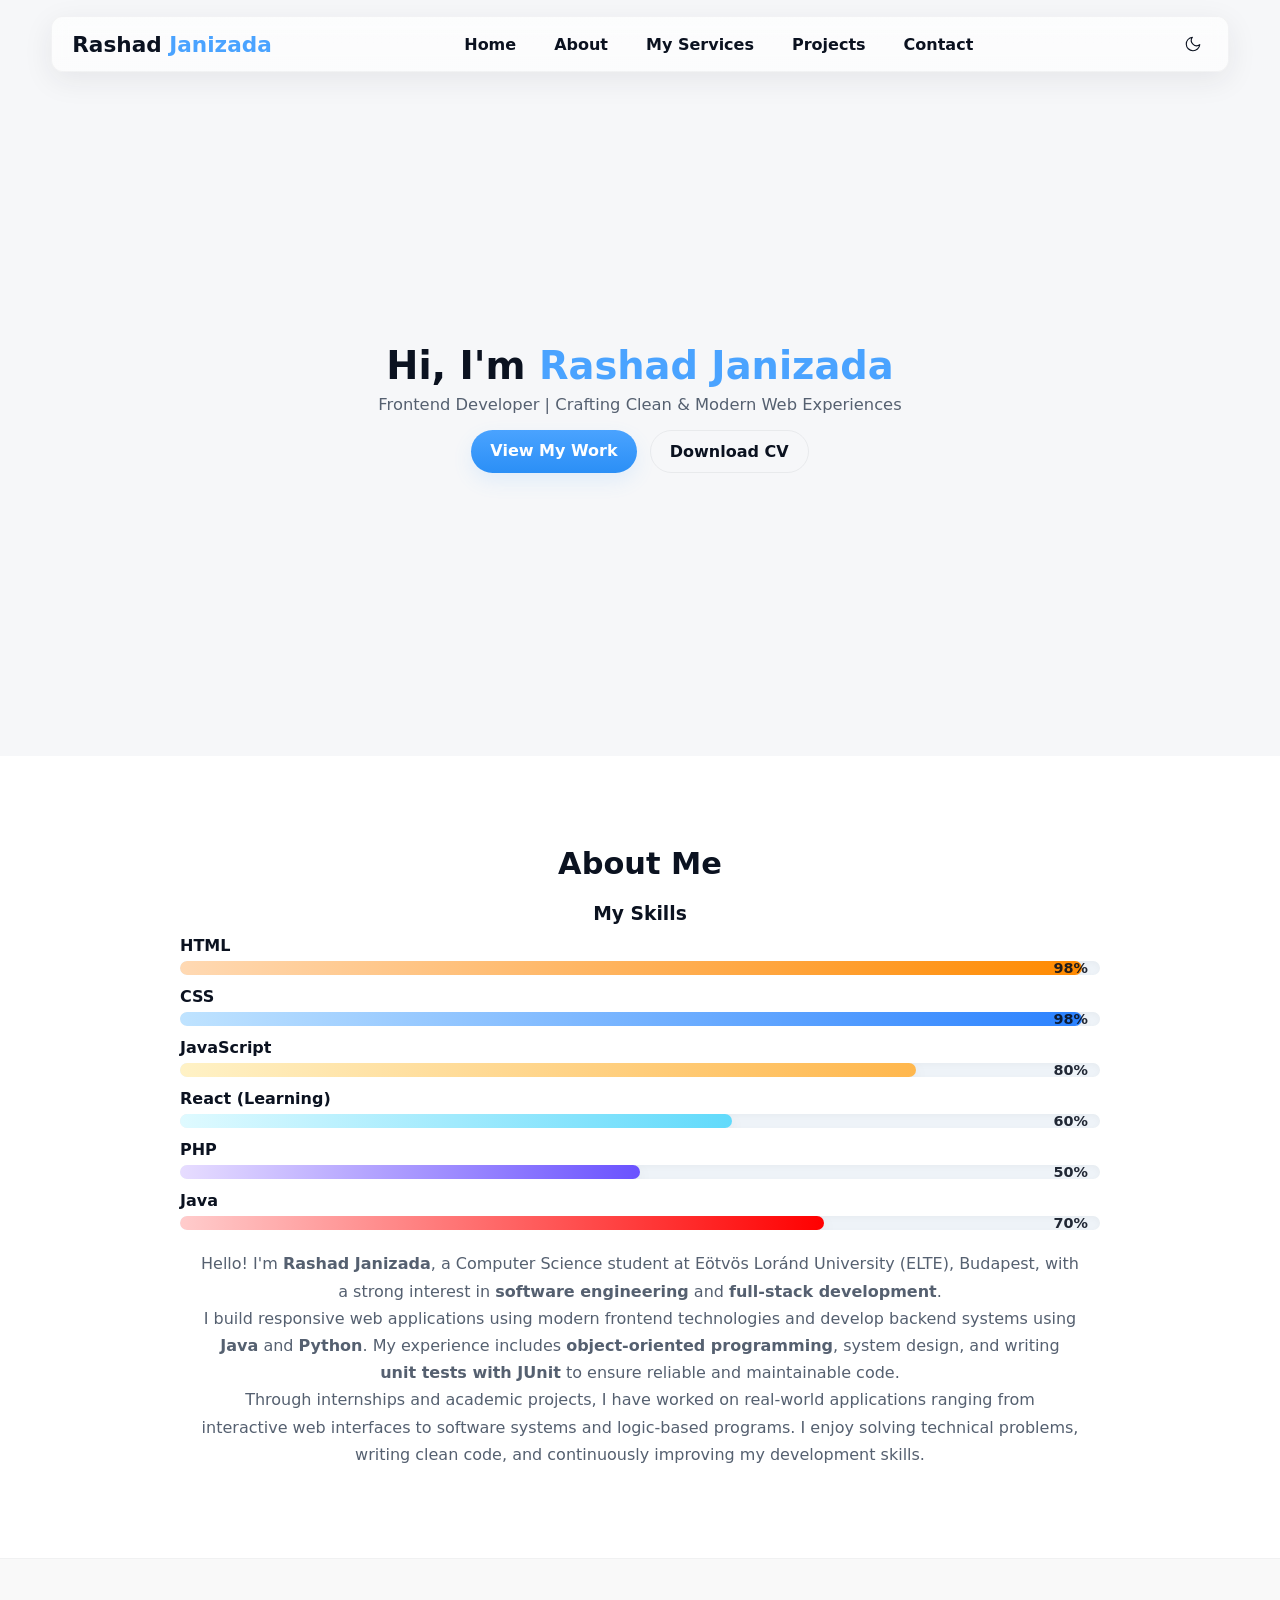
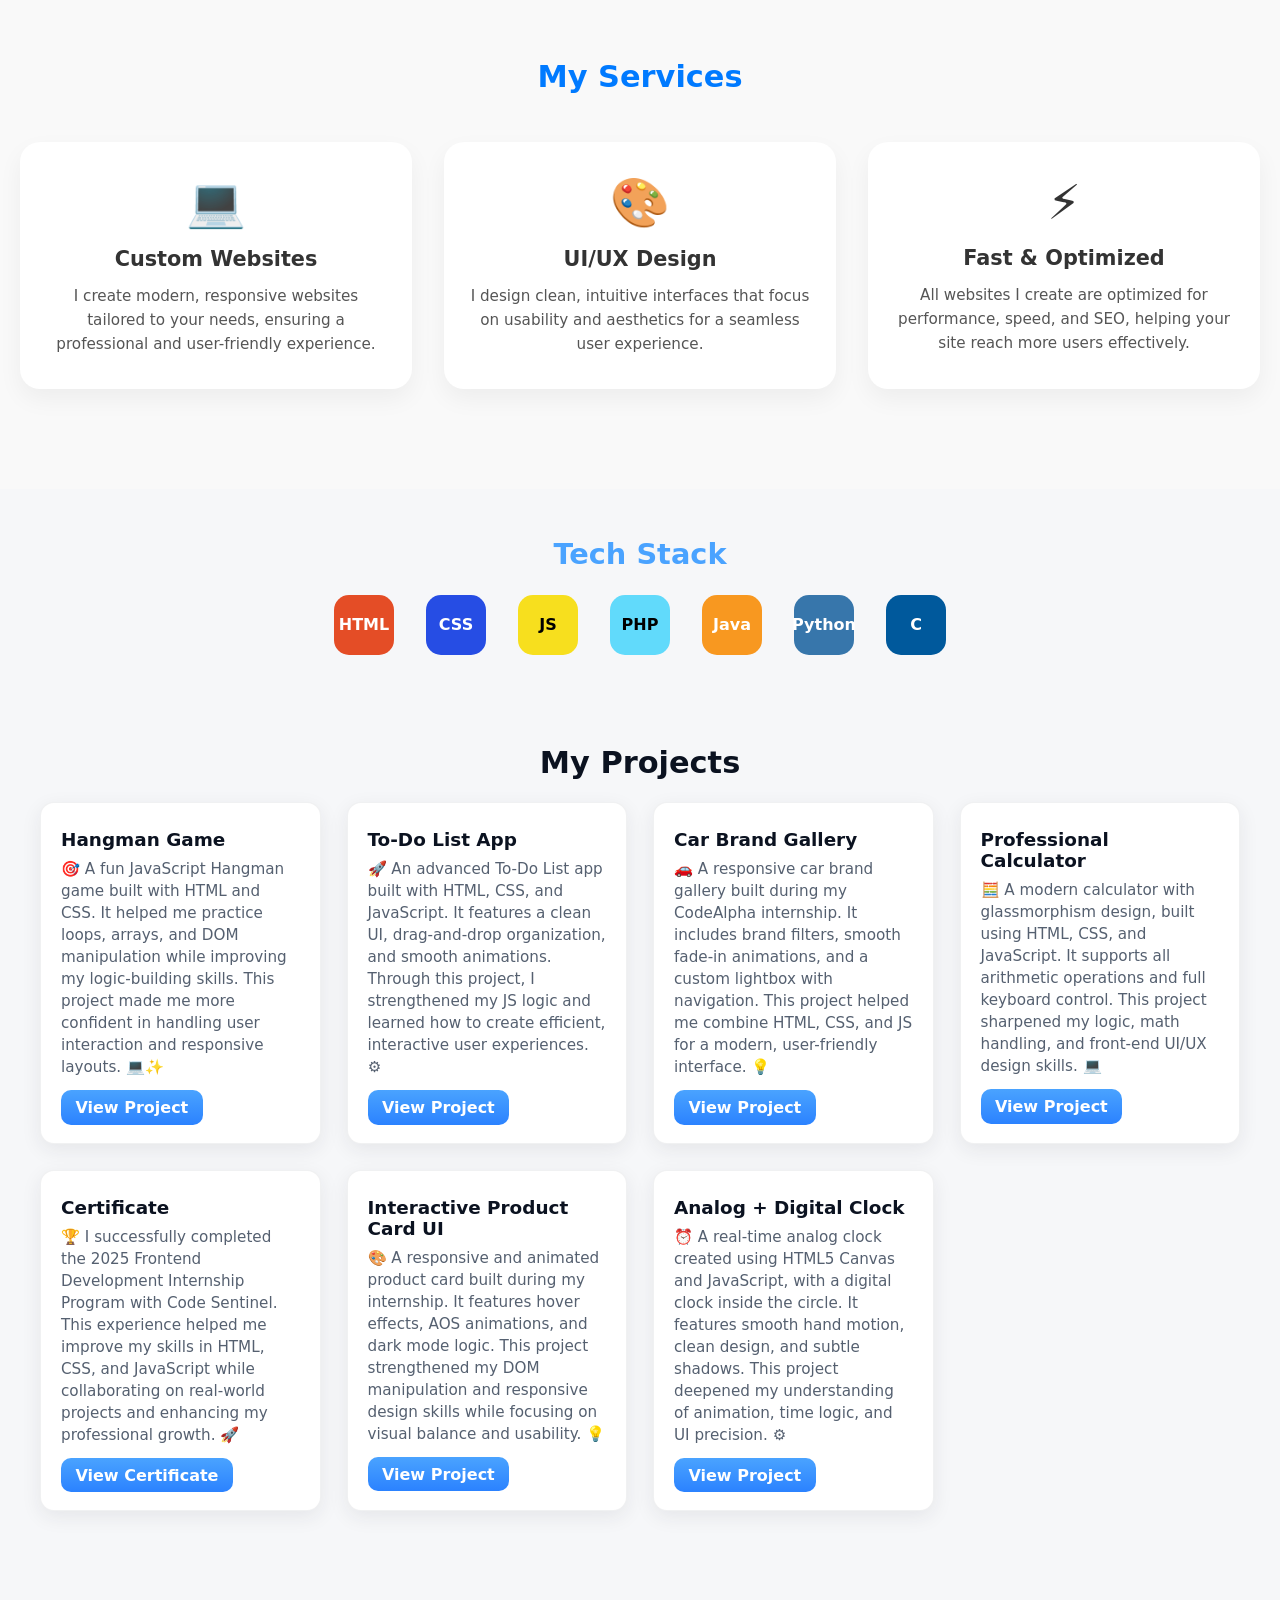
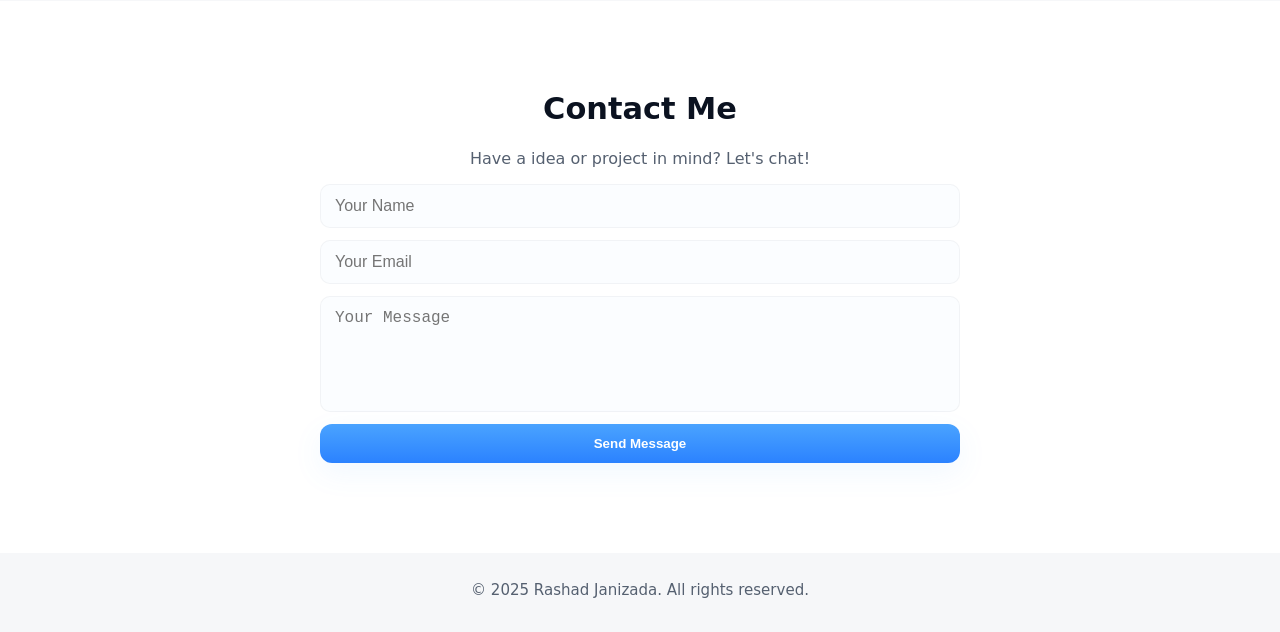
==== commit 2b702acd: "Fix HTML formatting and structure" ====
--- a/index.html
+++ b/index.html
@@ -110,11 +110,6 @@
     <div class="icon css" title="CSS3">CSS</div>
     <div class="icon js" title="JavaScript">JS</div>
     <div class="icon react" title="React">PHP</div>
-<div class="icon html" title="HTML5">HTML</div>
-<div class="icon css" title="CSS3">CSS</div>
-<div class="icon js" title="JavaScript">JS</div>
-<div class="icon react" title="React">PHP</div>
-
 <div class="icon react" title="Java" style="background:#f89820;color:#fff;">Java</div>
 <div class="icon react" title="Python" style="background:#3776ab;color:#fff;">Python</div>
 <div class="icon react" title="C" style="background:#00599c;color:#fff;">C</div>
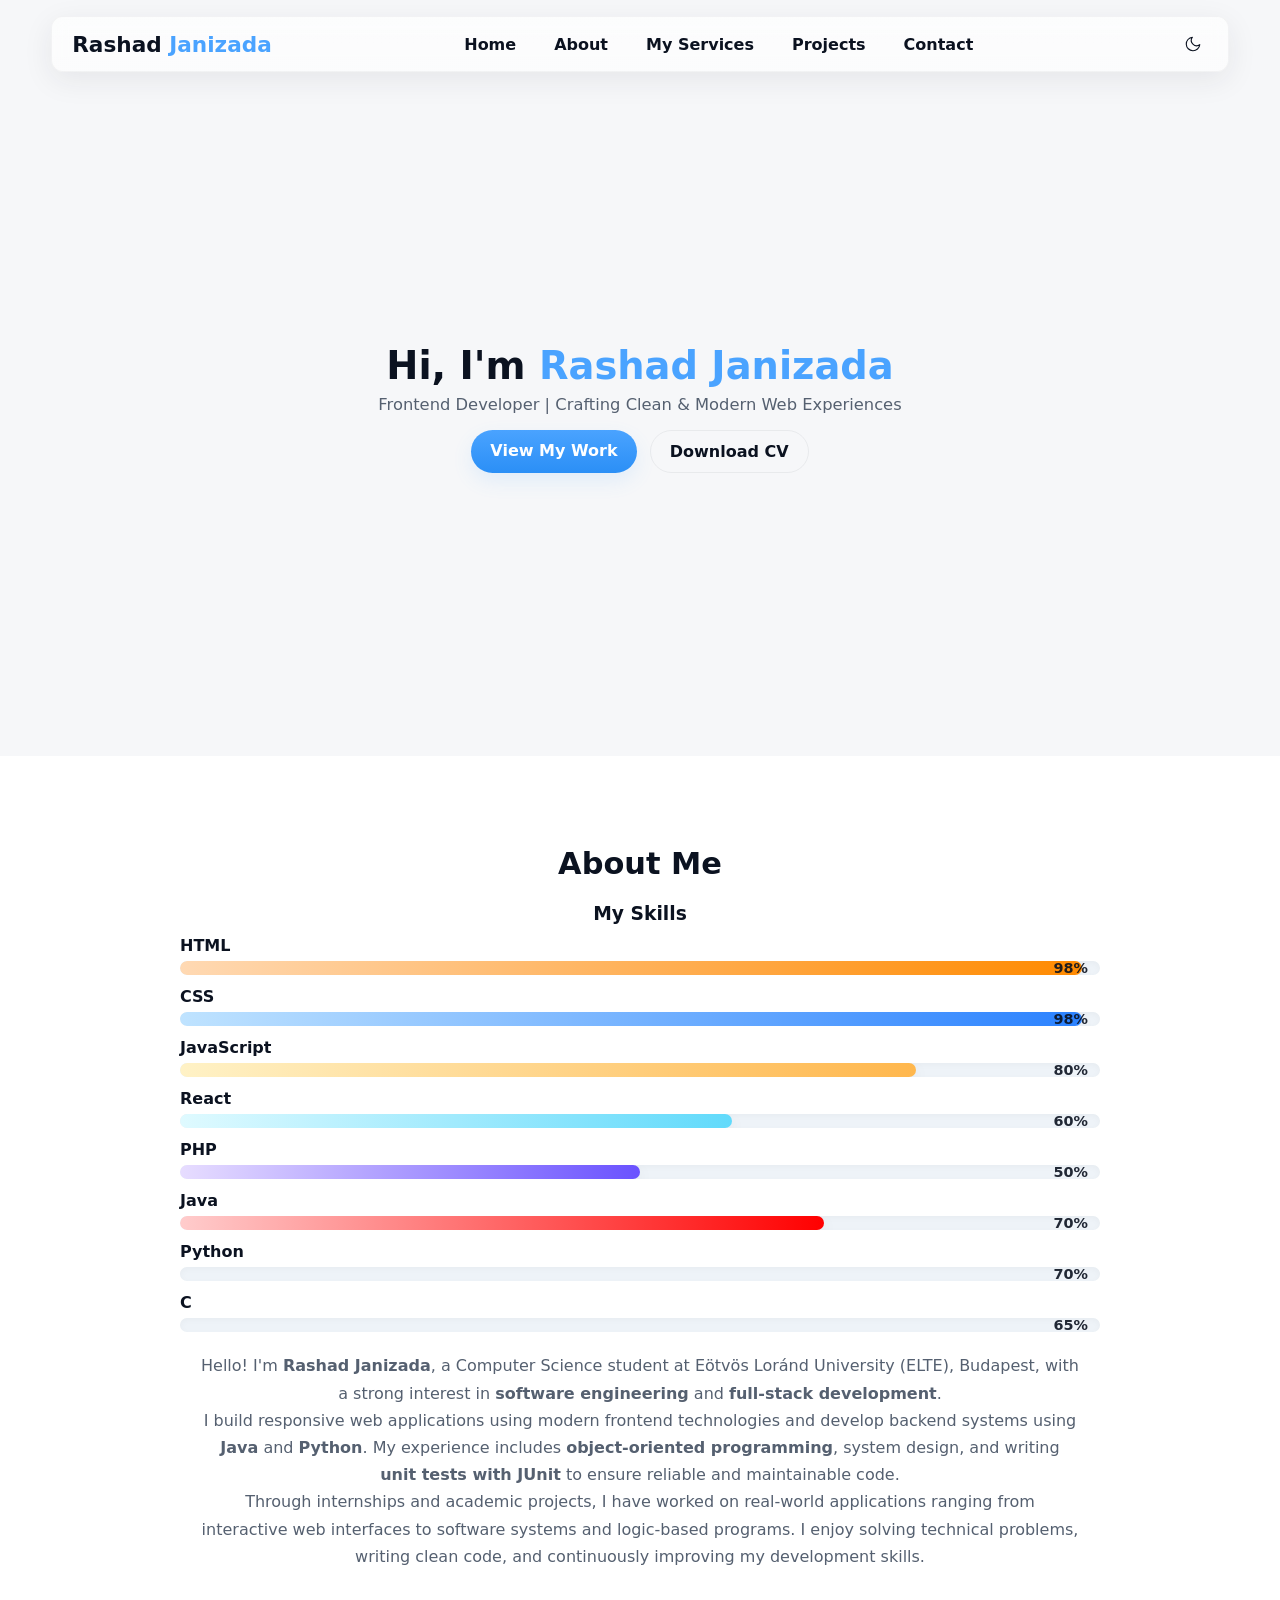
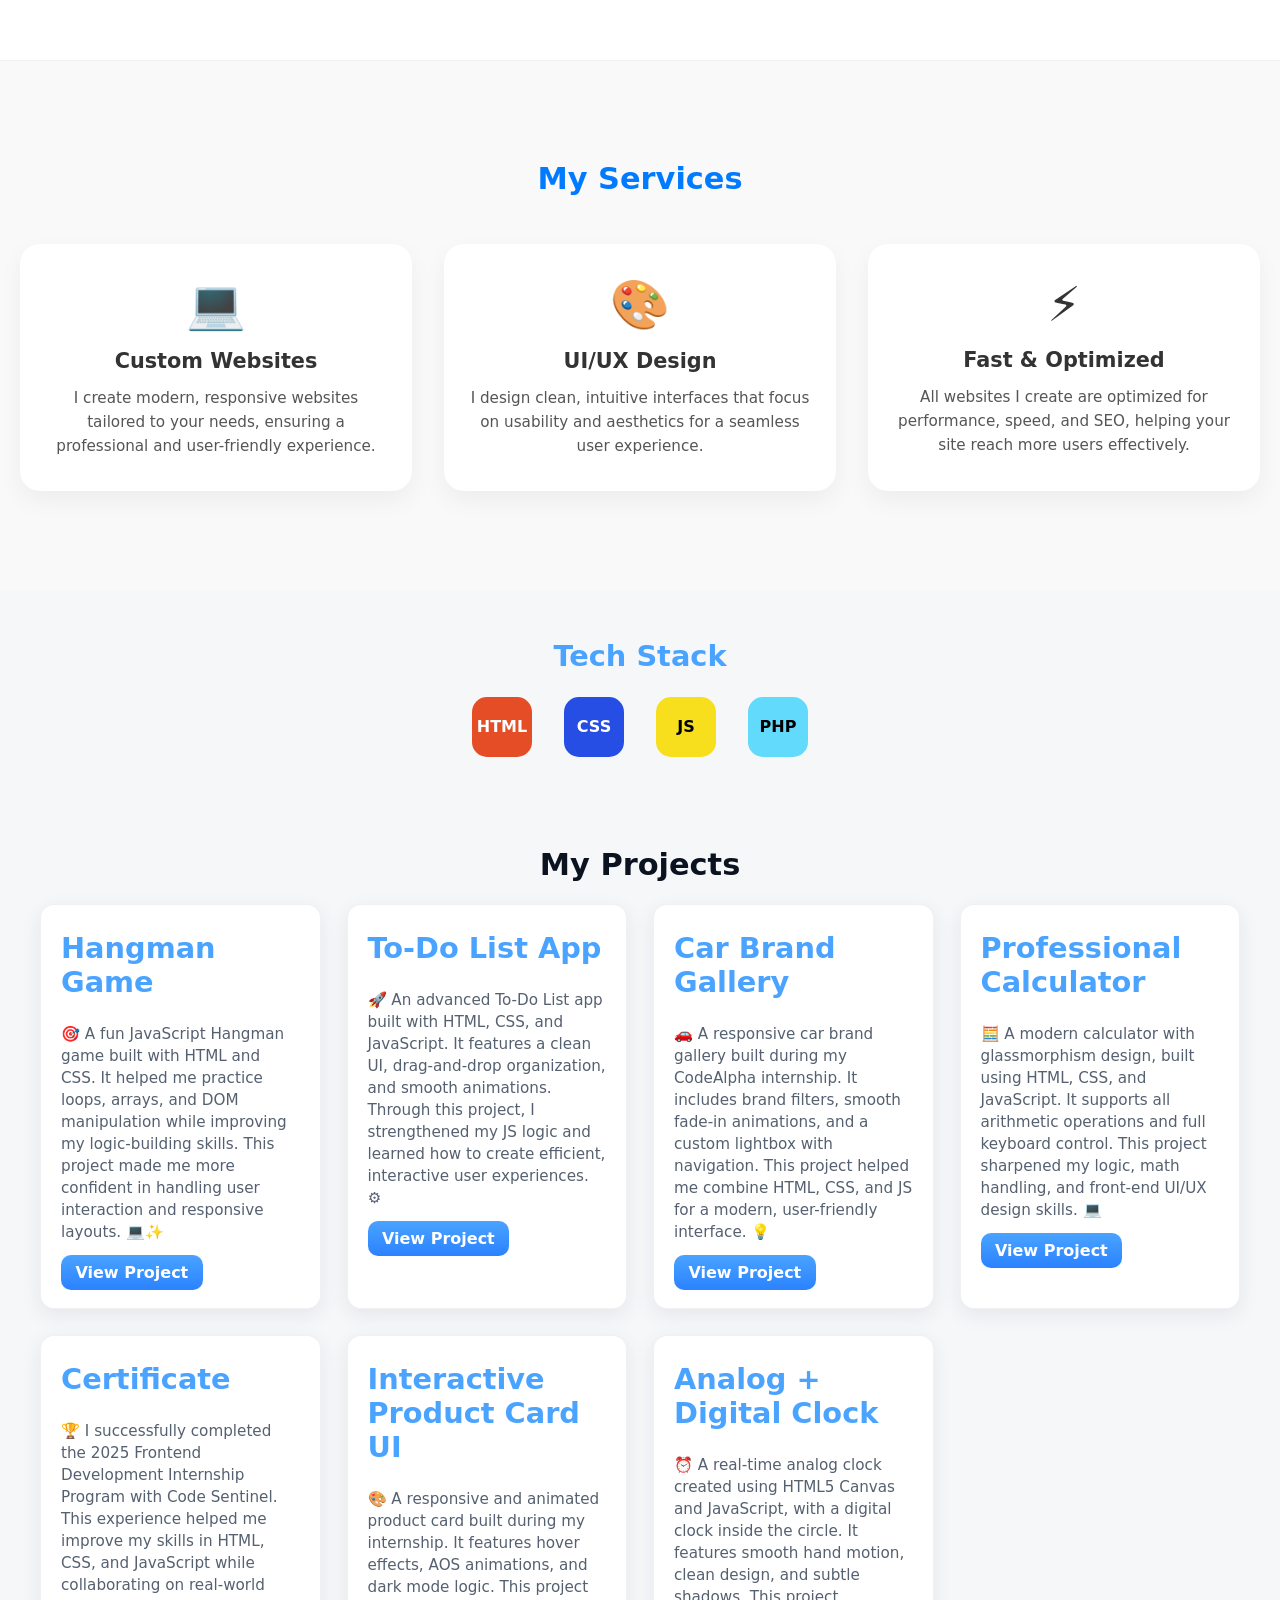
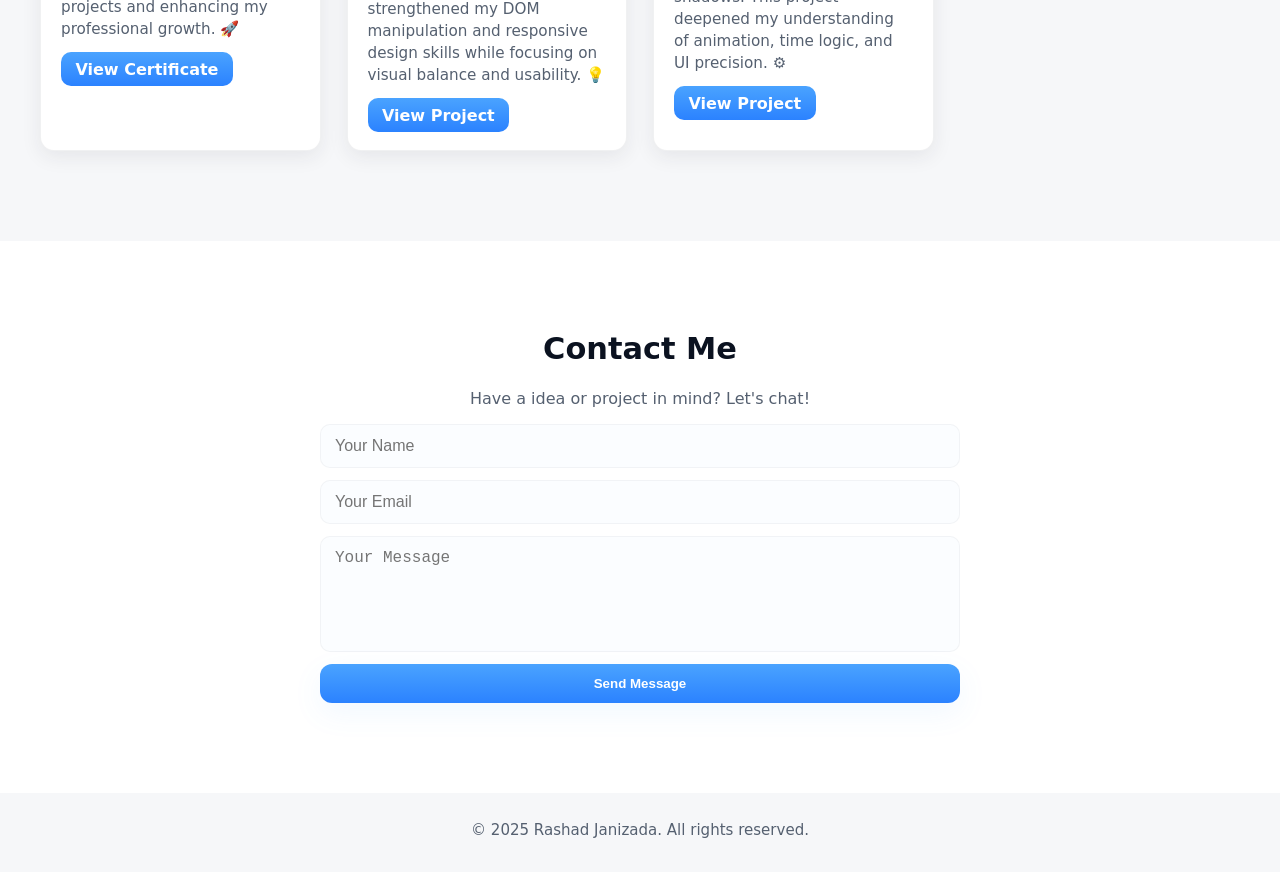
==== commit be728942: "Update index.html" ====
--- a/index.html
+++ b/index.html
@@ -55,9 +55,12 @@
         <div class="skill"><p>HTML</p><div class="progress" data-percent="98%"><div class="bar html"></div></div></div>
         <div class="skill"><p>CSS</p><div class="progress" data-percent="98%"><div class="bar css"></div></div></div>
         <div class="skill"><p>JavaScript</p><div class="progress" data-percent="80%"><div class="bar js"></div></div></div>
-        <div class="skill"><p>React (Learning)</p><div class="progress" data-percent="60%"><div class="bar react"></div></div></div>
+        <div class="skill"><p>React</p><div class="progress" data-percent="60%"><div class="bar react"></div></div></div>
         <div class="skill"><p>PHP</p><div class="progress" data-percent="50%"><div class="bar php"></div></div></div>
         <div class="skill"><p>Java</p><div class="progress" data-percent="70%"><div class="bar java"></div></div></div>
+        <div class="skill"><p>Python</p><div class="progress" data-percent="70%"><div class="bar python"></div></div></div>
+        <div class="skill"><p>C</p><div class="progress" data-percent="65%"><div class="bar c"></div></div></div>
+        
 
       </div>
 
@@ -110,10 +113,6 @@
     <div class="icon css" title="CSS3">CSS</div>
     <div class="icon js" title="JavaScript">JS</div>
     <div class="icon react" title="React">PHP</div>
-<div class="icon react" title="Java" style="background:#f89820;color:#fff;">Java</div>
-<div class="icon react" title="Python" style="background:#3776ab;color:#fff;">Python</div>
-<div class="icon react" title="C" style="background:#00599c;color:#fff;">C</div>
-  </div>
 </div>
 
  <!-- Projects Section -->
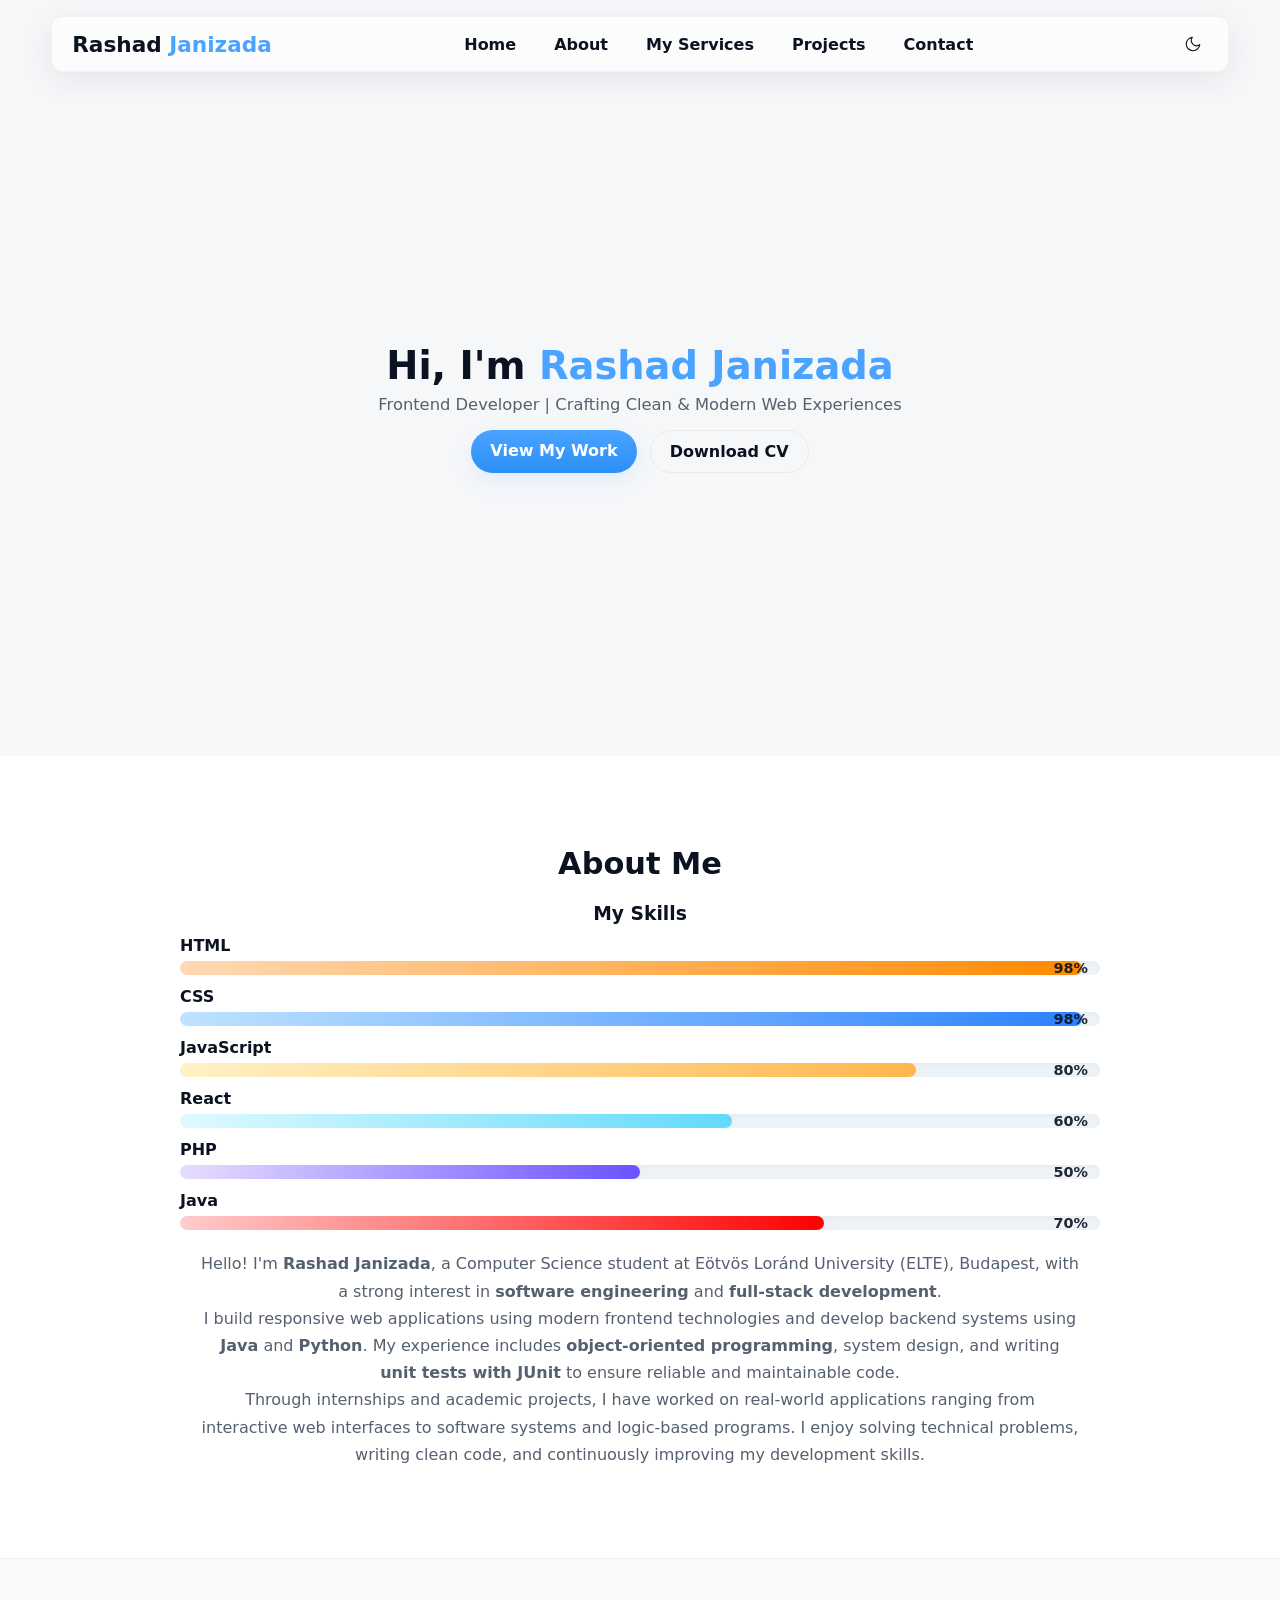
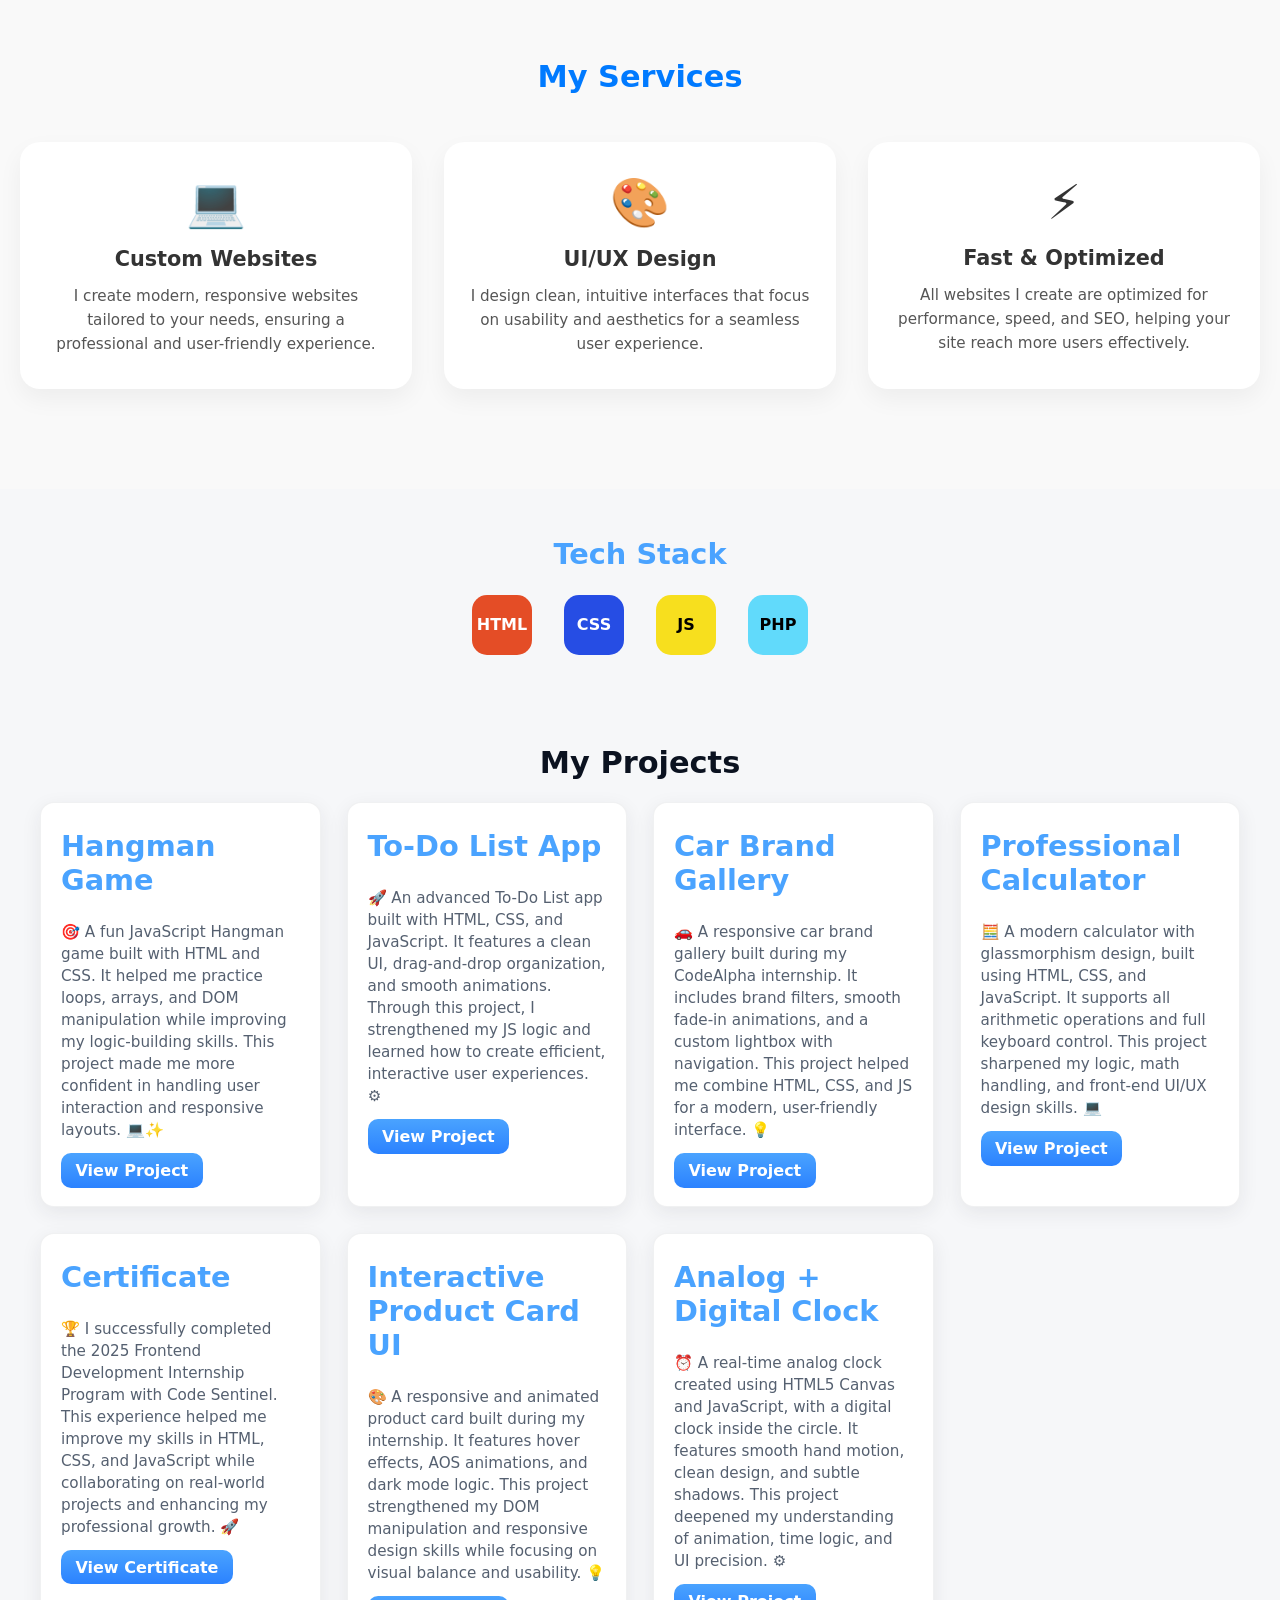
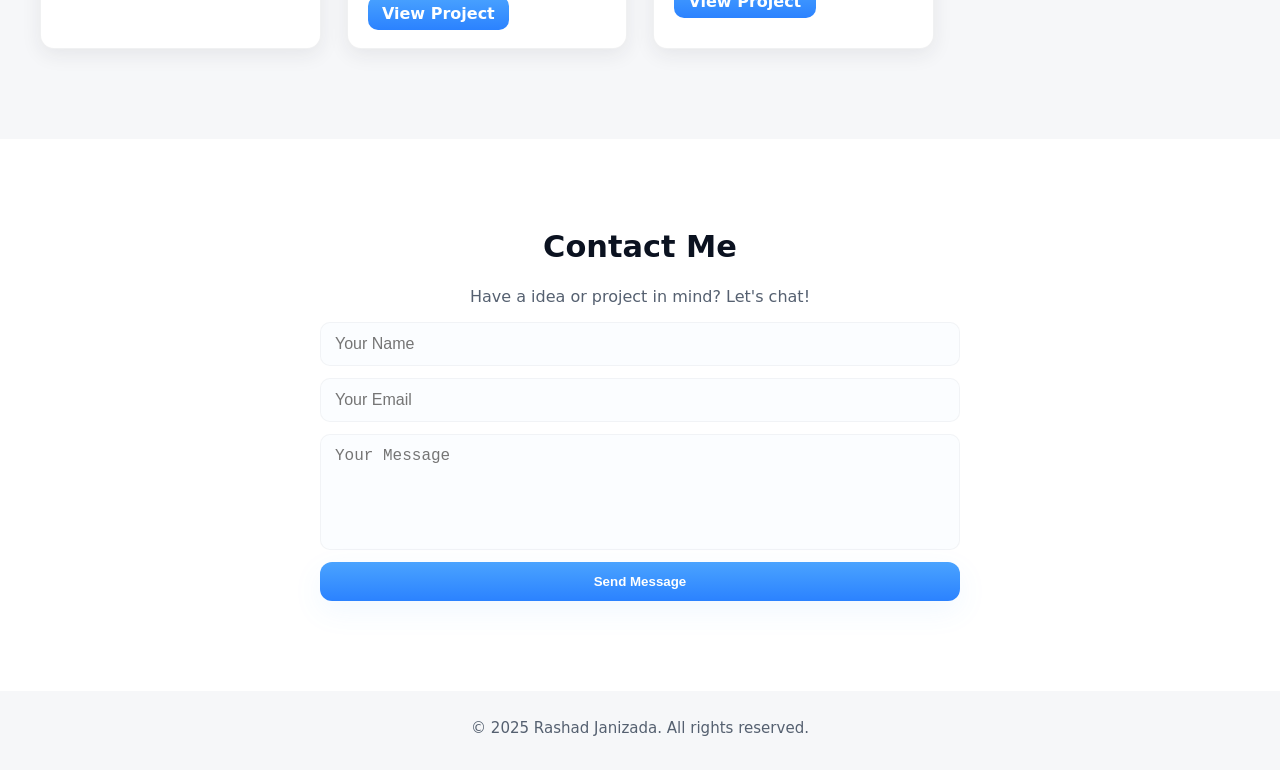
==== commit 7d3407b4: "Fix HTML structure and add new services link" ====
--- a/index.html
+++ b/index.html
@@ -58,8 +58,6 @@
         <div class="skill"><p>React</p><div class="progress" data-percent="60%"><div class="bar react"></div></div></div>
         <div class="skill"><p>PHP</p><div class="progress" data-percent="50%"><div class="bar php"></div></div></div>
         <div class="skill"><p>Java</p><div class="progress" data-percent="70%"><div class="bar java"></div></div></div>
-        <div class="skill"><p>Python</p><div class="progress" data-percent="70%"><div class="bar python"></div></div></div>
-        <div class="skill"><p>C</p><div class="progress" data-percent="65%"><div class="bar c"></div></div></div>
         
 
       </div>
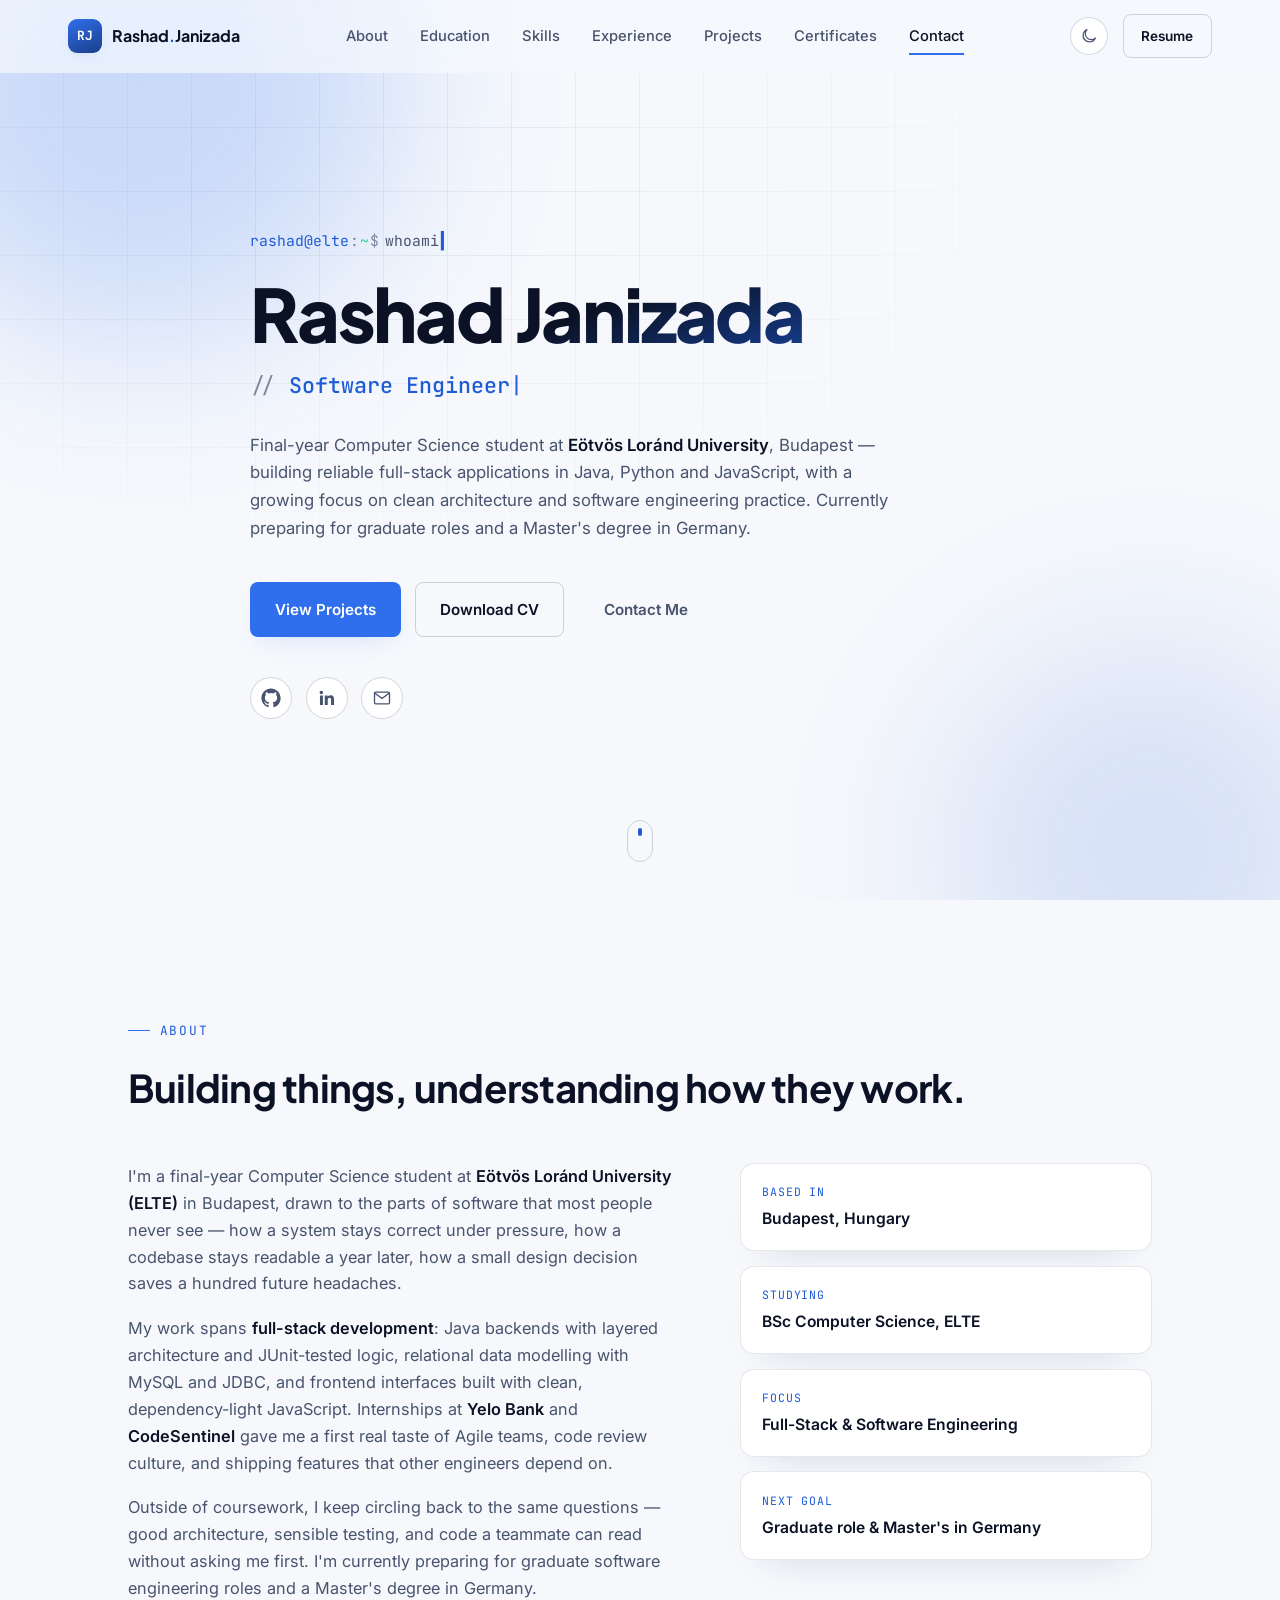
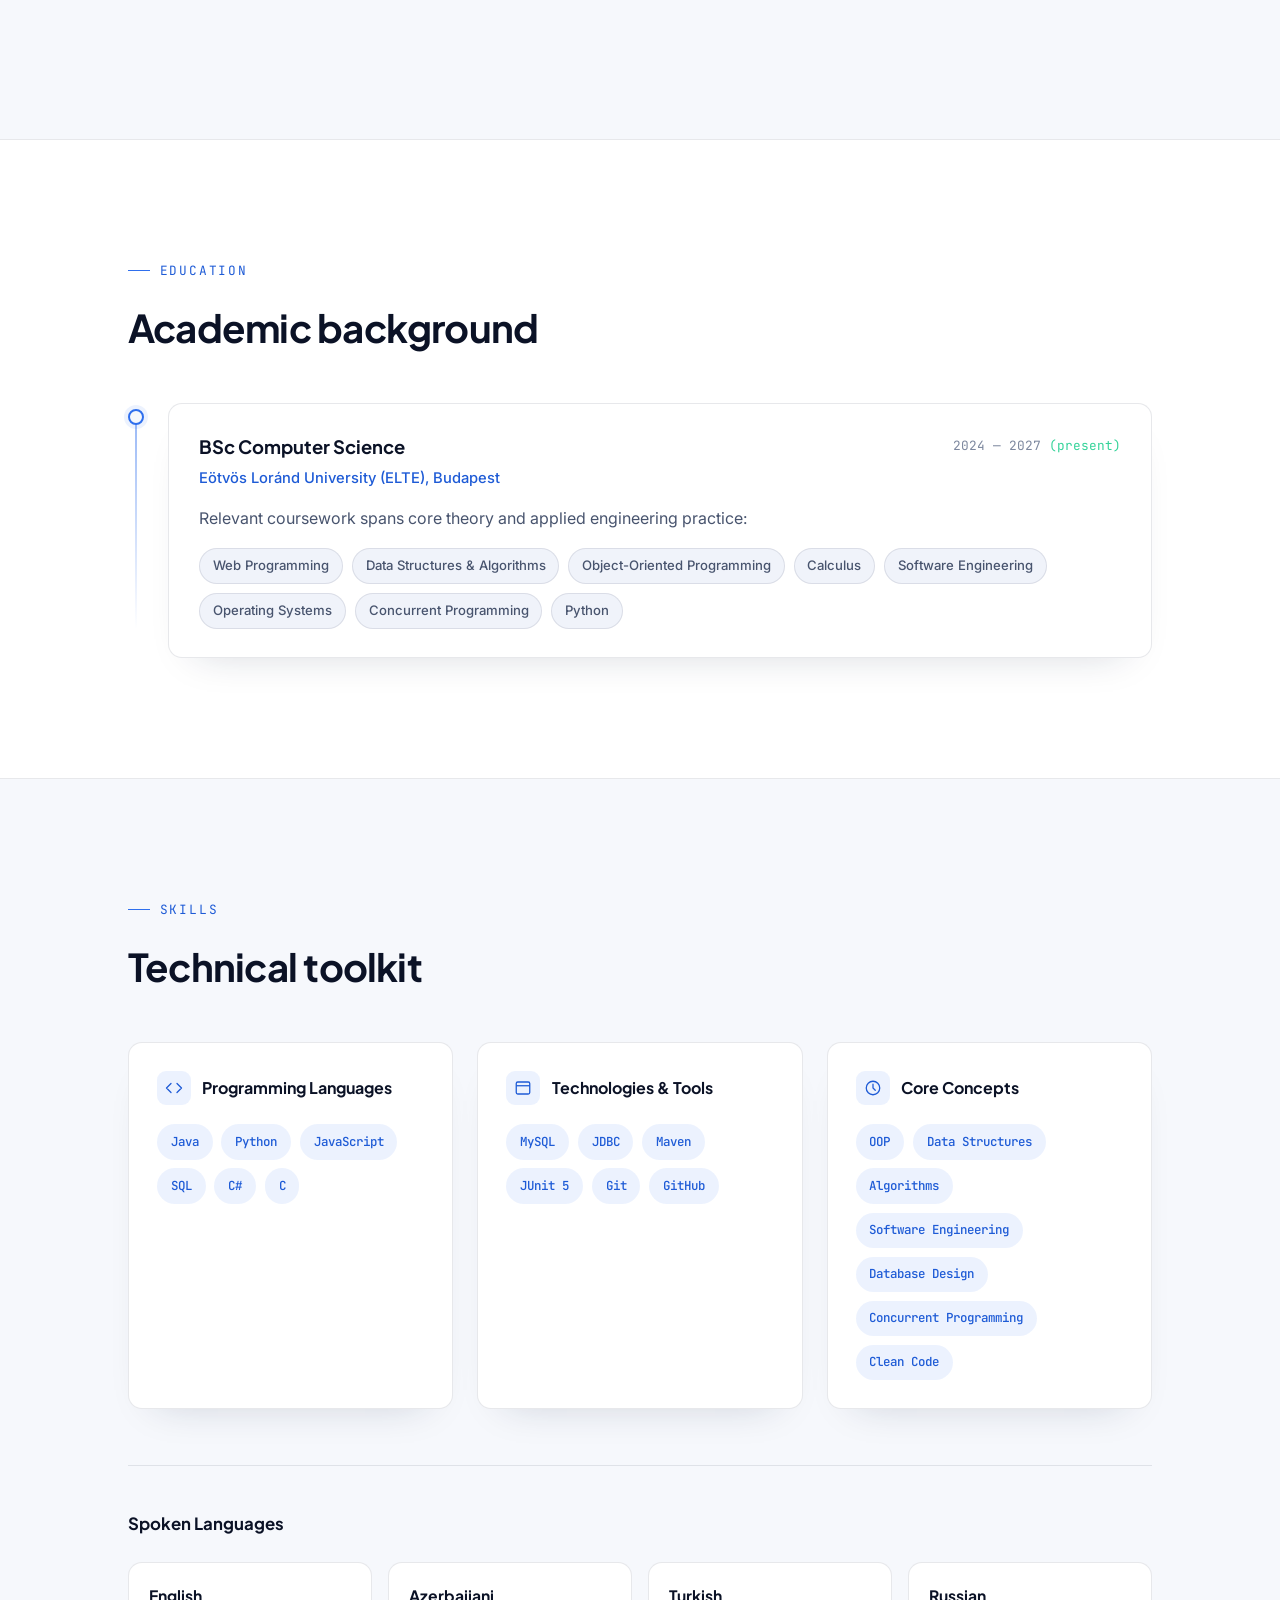
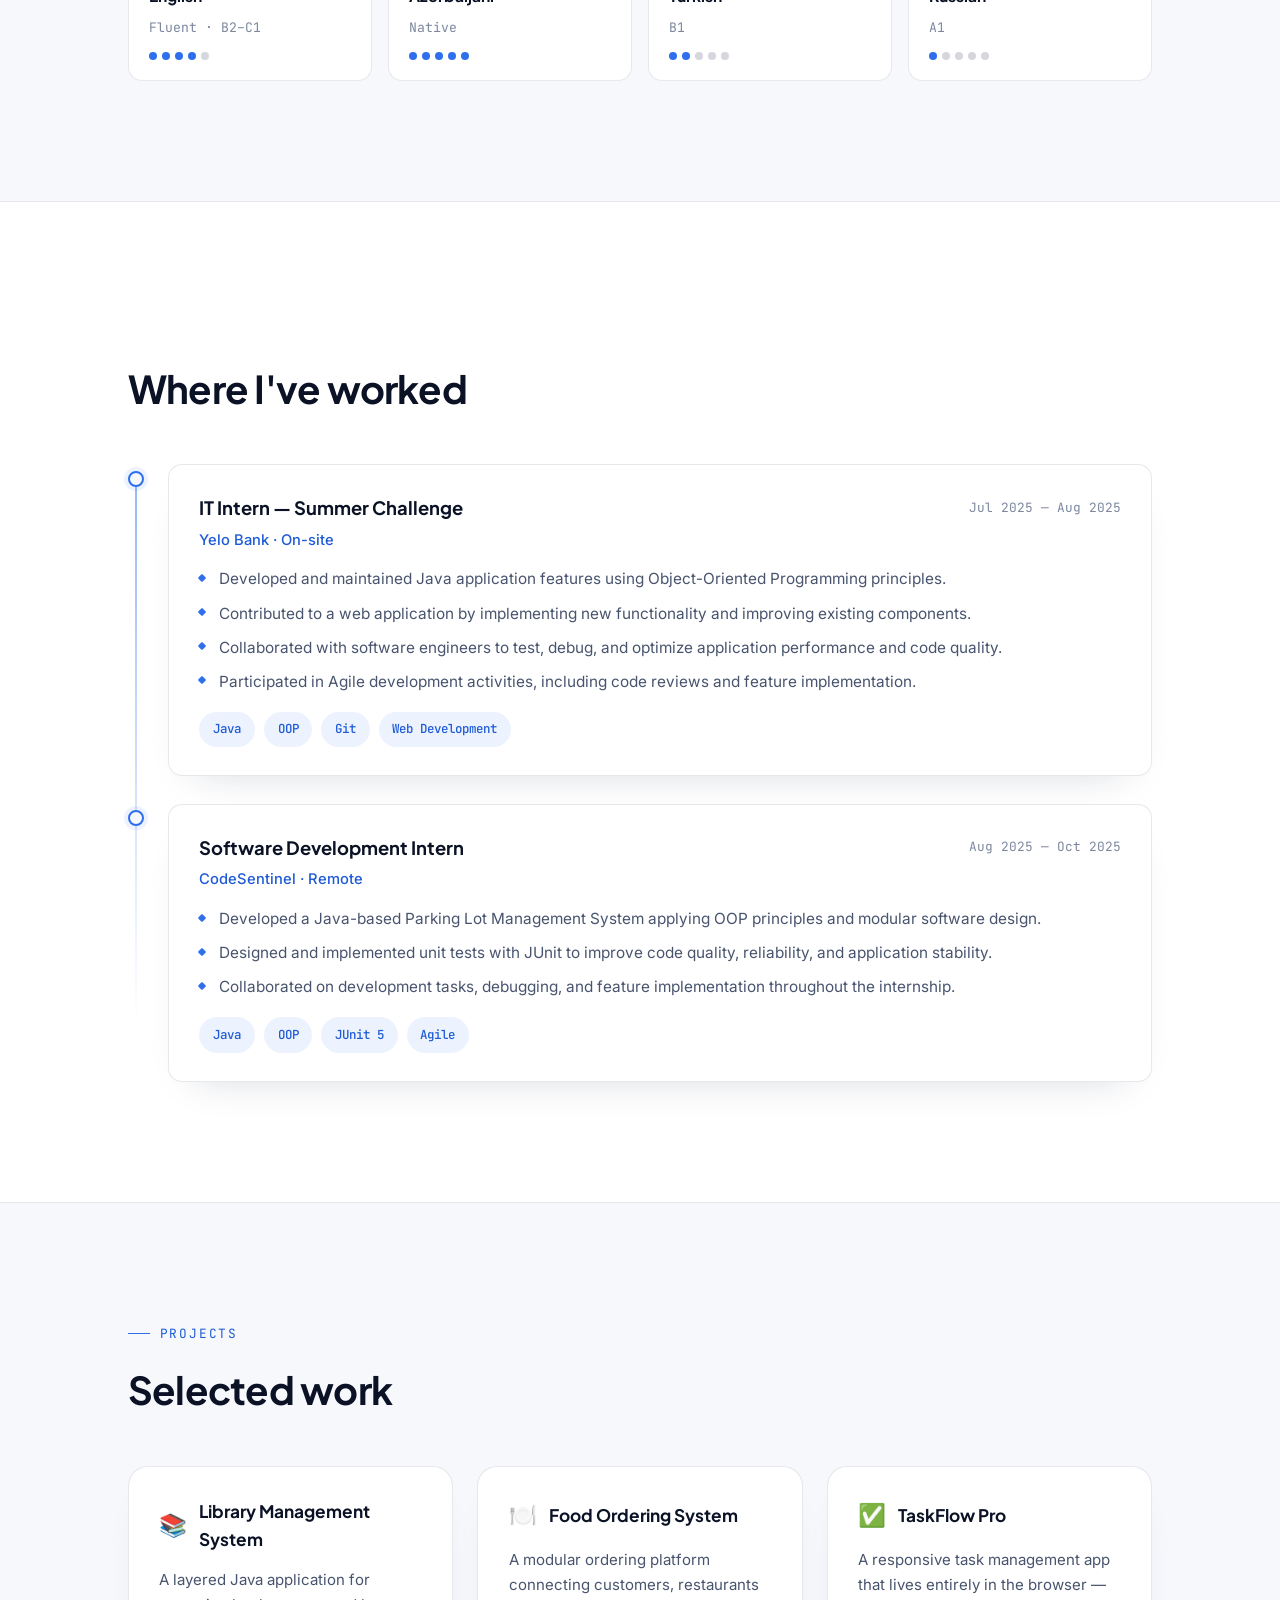
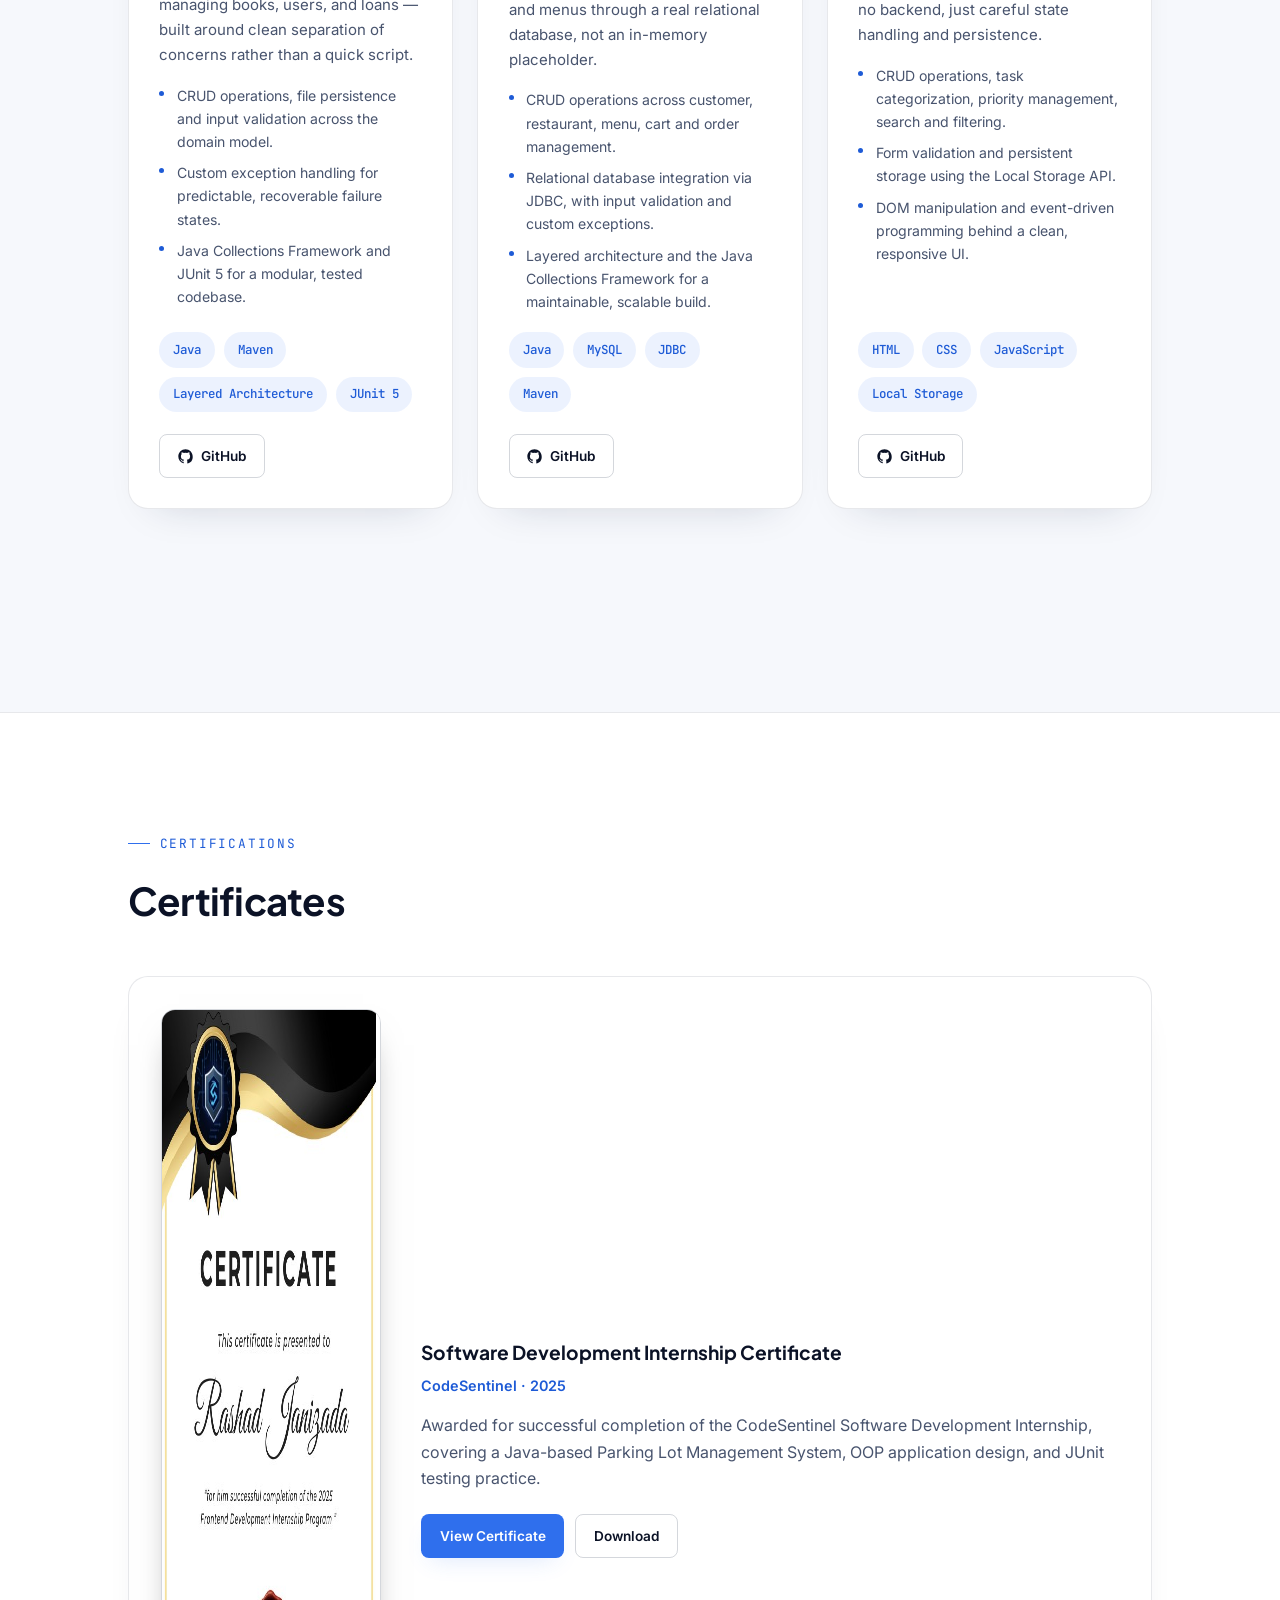
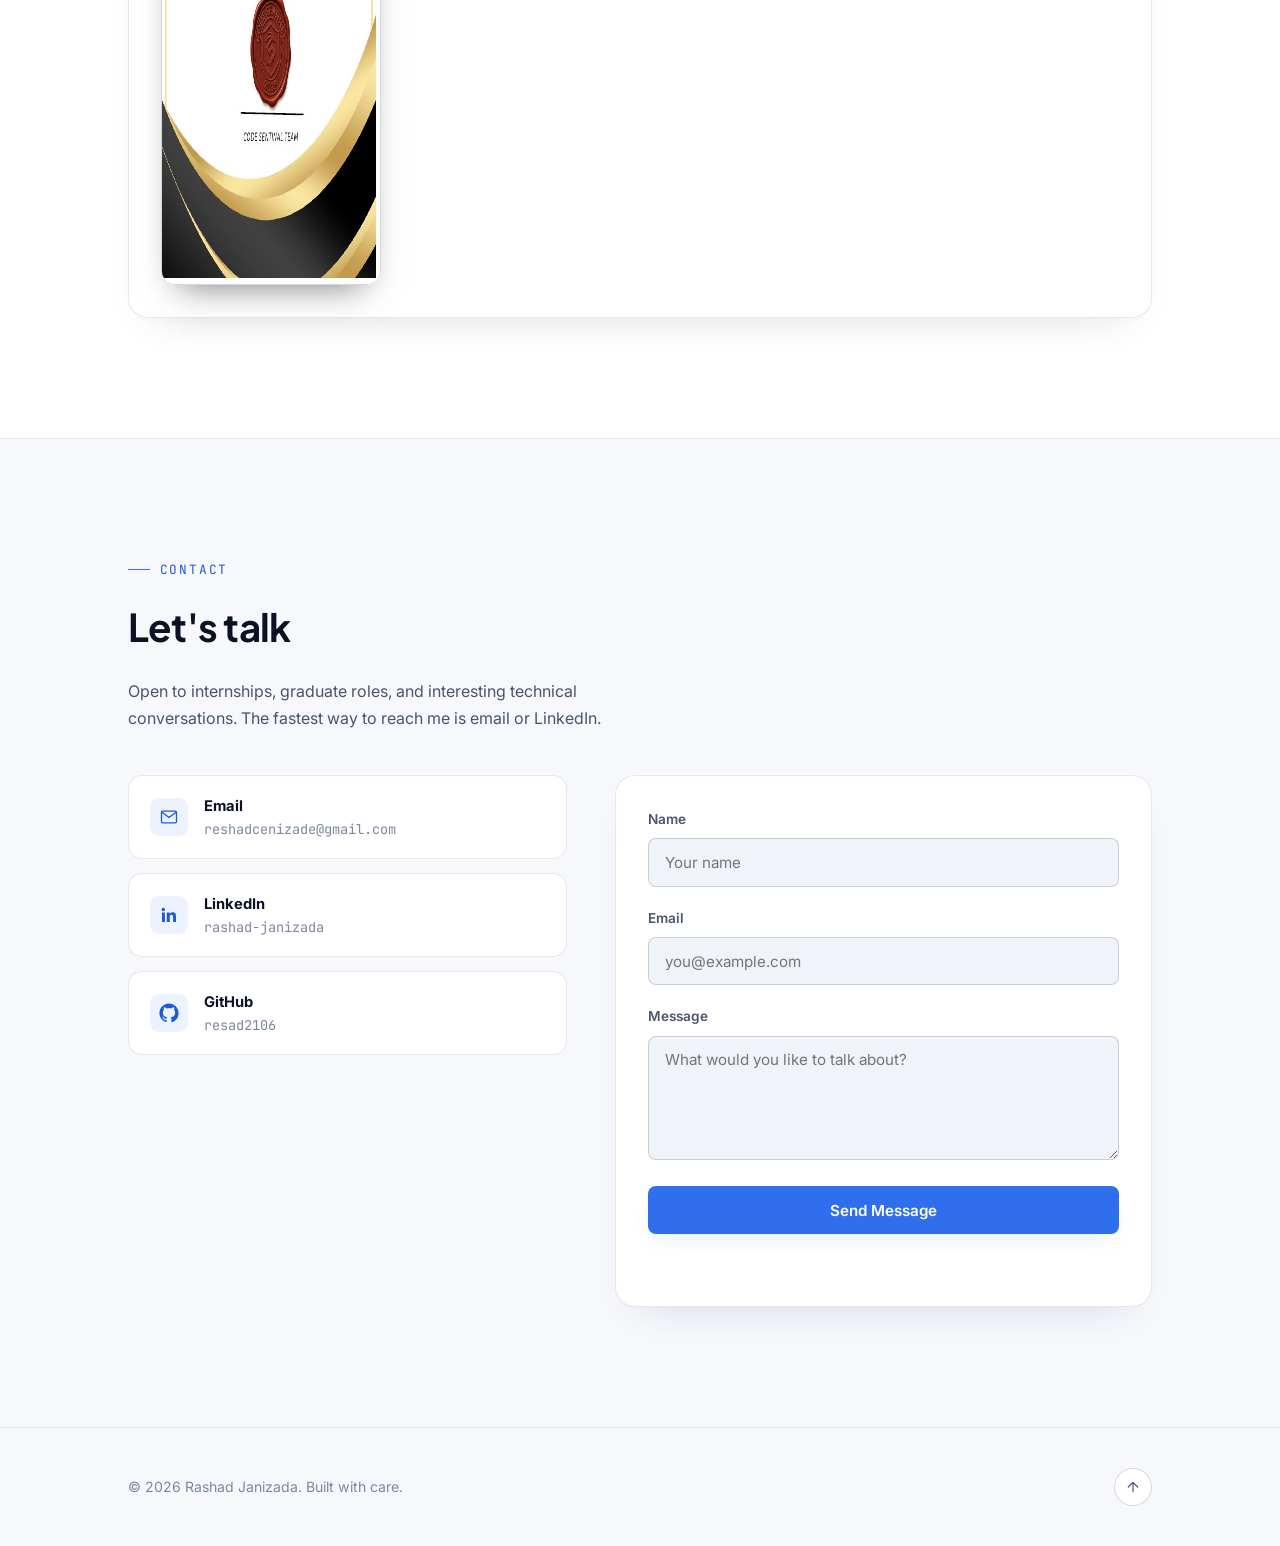
==== commit be090cc2: "Add files via upload" ====
--- a/index.html
+++ b/index.html
@@ -1,225 +1,561 @@
-<!DOCTYPE html>
-<html lang="en">
-<head>
-  <meta charset="UTF-8" />
-  <meta name="viewport" content="width=device-width, initial-scale=1.0" />
-  <title>Rashad Janizada | Portfolio</title>
-  <link rel="stylesheet" href="style.css" />
-</head>
-<body>
-  <!-- Header -->
-  <header class="site-header">
-    <div class="container header-inner">
-      <h1 class="logo">Rashad <span>Janizada</span></h1>
-      <nav>
-     <ul class="nav-links">
-  <li><a href="#home">Home</a></li>
-  <li><a href="#about">About</a></li>
-  <li><a href="#services">My Services</a></li> <!-- New link -->
-  <li><a href="#projects">Projects</a></li>
-  <li><a href="#contact">Contact</a></li>
-    </ul>
-
-      </nav>
-
-      <!-- Theme toggle (manual) -->
-      <div class="theme-toggle-wrap" aria-hidden="false">
-        <button id="themeToggle" aria-label="Toggle theme" title="Toggle theme" class="theme-toggle">
-          <svg id="icon-sun" width="18" height="18" viewBox="0 0 24 24" fill="none" style="display:none" xmlns="http://www.w3.org/2000/svg"><path d="M12 4v2" stroke="currentColor" stroke-width="1.5" stroke-linecap="round" stroke-linejoin="round"/><path d="M12 18v2" stroke="currentColor" stroke-width="1.5" stroke-linecap="round" stroke-linejoin="round"/><path d="M4 12h2" stroke="currentColor" stroke-width="1.5" stroke-linecap="round" stroke-linejoin="round"/><path d="M18 12h2" stroke="currentColor" stroke-width="1.5" stroke-linecap="round" stroke-linejoin="round"/><path d="M5 5l1.5 1.5" stroke="currentColor" stroke-width="1.5" stroke-linecap="round" stroke-linejoin="round"/><path d="M17.5 17.5L19 19" stroke="currentColor" stroke-width="1.5" stroke-linecap="round" stroke-linejoin="round"/><path d="M19 5l-1.5 1.5" stroke="currentColor" stroke-width="1.5" stroke-linecap="round" stroke-linejoin="round"/><path d="M5 19l1.5-1.5" stroke="currentColor" stroke-width="1.5" stroke-linecap="round" stroke-linejoin="round"/><circle cx="12" cy="12" r="3" stroke="currentColor" stroke-width="1.5"/></svg>
-          <svg id="icon-moon" width="18" height="18" viewBox="0 0 24 24" fill="none" style="display:none" xmlns="http://www.w3.org/2000/svg"><path d="M21 12.79A9 9 0 1111.21 3 7 7 0 0021 12.79z" stroke="currentColor" stroke-width="1.5" stroke-linecap="round" stroke-linejoin="round"/></svg>
-        </button>
-      </div>
-    </div>
-  </header>
-
-  <!-- Hero Section -->
-  <section id="home" class="hero">
-    <div class="hero-overlay" aria-hidden="true"></div>
-    <div class="hero-content fade-in">
-      <h2>Hi, I'm <span>Rashad Janizada</span></h2>
-      <p class="hero-subtitle">Frontend Developer | Crafting Clean & Modern Web Experiences</p>
-      <div class="hero-buttons">
-        <a href="#projects" class="btn primary-btn">View My Work</a>
-        <a href="cv cs.pdf.pdf" download class="btn secondary-btn">Download CV</a>
-      </div>
-    </div>
-  </section>
-
-  <!-- About Section -->
-  <section id="about" class="about">
-    <div class="container">
-      <h2 class="section-title">About Me</h2>
-
-      <div class="skills" aria-hidden="false">
-        <h3>My Skills</h3>
-        <div class="skill"><p>HTML</p><div class="progress" data-percent="98%"><div class="bar html"></div></div></div>
-        <div class="skill"><p>CSS</p><div class="progress" data-percent="98%"><div class="bar css"></div></div></div>
-        <div class="skill"><p>JavaScript</p><div class="progress" data-percent="80%"><div class="bar js"></div></div></div>
-        <div class="skill"><p>React</p><div class="progress" data-percent="60%"><div class="bar react"></div></div></div>
-        <div class="skill"><p>PHP</p><div class="progress" data-percent="50%"><div class="bar php"></div></div></div>
-        <div class="skill"><p>Java</p><div class="progress" data-percent="70%"><div class="bar java"></div></div></div>
-        
-
-      </div>
-
-<div class="about-text">
-  <p>
-    Hello! I'm <strong>Rashad Janizada</strong>, a Computer Science student at Eötvös Loránd University (ELTE), Budapest, with a strong interest in <strong>software engineering</strong> and <strong>full-stack development</strong>.
-  </p>
-  <p>
-    I build responsive web applications using modern frontend technologies and develop backend systems using <strong>Java</strong> and <strong>Python</strong>. My experience includes <strong>object-oriented programming</strong>, system design, and writing <strong>unit tests with JUnit</strong> to ensure reliable and maintainable code.
-  </p>
-  <p>
-    Through internships and academic projects, I have worked on real-world applications ranging from interactive web interfaces to software systems and logic-based programs. I enjoy solving technical problems, writing clean code, and continuously improving my development skills.
-  </p>
-</div>
-    </div>
-  </section>
-<!-- Services Section -->
-<section id="services" class="services">
-  <div class="container">
-    <h2 class="section-title fade-in">My Services</h2>
-    <div class="services-grid">
-      
-      <div class="service-card fade-in">
-        <div class="service-icon">💻</div>
-        <h3>Custom Websites</h3>
-        <p>I create modern, responsive websites tailored to your needs, ensuring a professional and user-friendly experience.</p>
-      </div>
-
-      <div class="service-card fade-in">
-        <div class="service-icon">🎨</div>
-        <h3>UI/UX Design</h3>
-        <p>I design clean, intuitive interfaces that focus on usability and aesthetics for a seamless user experience.</p>
-      </div>
-
-      <div class="service-card fade-in">
-        <div class="service-icon">⚡</div>
-        <h3>Fast & Optimized</h3>
-        <p>All websites I create are optimized for performance, speed, and SEO, helping your site reach more users effectively.</p>
-      </div>
-
-    </div>
-  </div>
-</section>
-
-<!-- Tech Stack Section -->
-<div class="tech-stack fade-in">
-  <h3>Tech Stack</h3>
-  <div class="icons">
-    <div class="icon html" title="HTML5">HTML</div>
-    <div class="icon css" title="CSS3">CSS</div>
-    <div class="icon js" title="JavaScript">JS</div>
-    <div class="icon react" title="React">PHP</div>
-</div>
-
- <!-- Projects Section -->
-<section id="projects" class="projects">
-  <div class="container">
-    <h2 class="section-title">My Projects</h2>
-
-    <div class="projects-grid">
-
-      <!-- Project 1 -->
-      <div class="project-card fade-in">
-        <div class="project-content">
-          <h3>Hangman Game</h3>
-          <p>🎯 A fun JavaScript Hangman game built with HTML and CSS. It helped me practice loops, arrays, and DOM manipulation while improving my logic-building skills. This project made me more confident in handling user interaction and responsive layouts. 💻✨</p>
-          <a href="https://www.linkedin.com/feed/update/urn:li:activity:7388888822782197760/"
-             target="_blank" rel="noopener noreferrer" class="btn project-btn">View Project</a>
-        </div>
-      </div>
-
-      <!-- Project 2 -->
-      <div class="project-card fade-in">
-        <div class="project-content">
-          <h3>To-Do List App</h3>
-          <p>🚀 An advanced To-Do List app built with HTML, CSS, and JavaScript. It features a clean UI, drag-and-drop organization, and smooth animations. Through this project, I strengthened my JS logic and learned how to create efficient, interactive user experiences. ⚙️</p>
-          <a href="https://www.linkedin.com/feed/update/urn:li:activity:7356637802589044736/"
-             target="_blank" rel="noopener noreferrer" class="btn project-btn">View Project</a>
-        </div>
-      </div>
-
-      <!-- Project 3 -->
-      <div class="project-card fade-in">
-        <div class="project-content">
-          <h3>Car Brand Gallery</h3>
-          <p>🚗 A responsive car brand gallery built during my CodeAlpha internship. It includes brand filters, smooth fade-in animations, and a custom lightbox with navigation. This project helped me combine HTML, CSS, and JS for a modern, user-friendly interface. 💡</p>
-          <a href="https://www.linkedin.com/feed/update/urn:li:activity:7362387006858952704/"
-             target="_blank" rel="noopener noreferrer" class="btn project-btn">View Project</a>
-        </div>
-      </div>
-
-      <!-- Project 4 -->
-      <div class="project-card fade-in">
-        <div class="project-content">
-          <h3>Professional Calculator</h3>
-          <p>🧮 A modern calculator with glassmorphism design, built using HTML, CSS, and JavaScript. It supports all arithmetic operations and full keyboard control. This project sharpened my logic, math handling, and front-end UI/UX design skills. 💻</p>
-          <a href="https://www.linkedin.com/feed/update/urn:li:activity:7364923536303398912/"
-             target="_blank" rel="noopener noreferrer" class="btn project-btn">View Project</a>
-        </div>
-      </div>
-
-      <!-- Project 5 -->
-      <div class="project-card fade-in">
-        <div class="project-content">
-          <h3>Certificate</h3>
-          <p>🏆 I successfully completed the 2025 Frontend Development Internship Program with Code Sentinel. This experience helped me improve my skills in HTML, CSS, and JavaScript while collaborating on real-world projects and enhancing my professional growth. 🚀</p>
-          <a href="https://www.linkedin.com/feed/update/urn:li:activity:7360750332185878528/"
-             target="_blank" rel="noopener noreferrer" class="btn project-btn">View Certificate</a>
-        </div>
-      </div>
-
-      <!-- Project 6 -->
-      <div class="project-card fade-in">
-        <div class="project-content">
-          <h3>Interactive Product Card UI</h3>
-          <p>🎨 A responsive and animated product card built during my internship. It features hover effects, AOS animations, and dark mode logic. This project strengthened my DOM manipulation and responsive design skills while focusing on visual balance and usability. 💡</p>
-          <a href="https://www.linkedin.com/feed/update/urn:li:activity:7356301193712660480/"
-             target="_blank" rel="noopener noreferrer" class="btn project-btn">View Project</a>
-        </div>
-      </div>
-
-      <!-- Project 7 -->
-      <div class="project-card fade-in">
-        <div class="project-content">
-          <h3>Analog + Digital Clock</h3>
-          <p>⏰ A real-time analog clock created using HTML5 Canvas and JavaScript, with a digital clock inside the circle. It features smooth hand motion, clean design, and subtle shadows. This project deepened my understanding of animation, time logic, and UI precision. ⚙️</p>
-          <a href="https://www.linkedin.com/feed/update/urn:li:activity:7356301193712660480/"
-             target="_blank" rel="noopener noreferrer" class="btn project-btn">View Project</a>
-        </div>
-      </div>
-
-    </div>
-  </div>
-</section>
-
-  <!-- Contact Section -->
-  <section id="contact" class="contact">
-    <div class="container">
-      <h2 class="section-title">Contact Me</h2>
-      <p  class="contact-text">Have a idea or project in mind? Let's chat!</p>
-      <form action="https://formspree.io/f/xkgpdqdk" method="POST" class="contact-form">
-        <input type="text" name="name" placeholder="Your Name" required>
-        <input type="email" name="email" placeholder="Your Email" required>
-        <textarea name="message" placeholder="Your Message" rows="5" required></textarea>
-        <button type="submit" class="btn primary-btn">Send Message</button>
-      </form>
-    </div>
-  </section>
-
-  <!-- Footer -->
-  <footer>
-    <p>&copy; 2025 Rashad Janizada. All rights reserved.</p>
-  </footer>
-
-  <button id="topBtn" title="Go to top">↑</button>
-  <script src="script.js"></script>
-</body>
-</html>
-
-
-
-
-
-
+<!DOCTYPE html>
+<html lang="en" data-theme="dark">
+<head>
+<meta charset="UTF-8" />
+<meta name="viewport" content="width=device-width, initial-scale=1.0" />
+<title>Rashad Janizada — Software Engineer &amp; CS Student</title>
+<meta name="description" content="Rashad Janizada — Computer Science student at Eötvös Loránd University (ELTE). Software engineer building full-stack Java, Python and JavaScript applications." />
+<meta name="theme-color" content="#070B14" />
+
+<!-- Open Graph -->
+<meta property="og:type" content="website" />
+<meta property="og:title" content="Rashad Janizada — Software Engineer & CS Student" />
+<meta property="og:description" content="Computer Science student at ELTE building full-stack applications in Java, Python and JavaScript. Explore projects, experience and certifications." />
+<meta property="og:url" content="https://rashadjanizada.dev/" />
+
+<!-- Twitter -->
+<meta name="twitter:card" content="summary_large_image" />
+<meta name="twitter:title" content="Rashad Janizada — Software Engineer & CS Student" />
+<meta name="twitter:description" content="Computer Science student at ELTE building full-stack applications in Java, Python and JavaScript." />
+
+<link rel="canonical" href="https://rashadjanizada.dev/" />
+<link rel="icon" href="data:image/svg+xml,%3Csvg xmlns='http://www.w3.org/2000/svg' viewBox='0 0 100 100'%3E%3Crect width='100' height='100' rx='22' fill='%23070B14'/%3E%3Ctext x='50' y='68' font-size='52' font-family='monospace' font-weight='700' fill='%233D7EFF' text-anchor='middle'%3E%3C/%3E%3C/text%3E%3C/svg%3E" />
+
+<link rel="preconnect" href="https://fonts.googleapis.com">
+<link rel="preconnect" href="https://fonts.gstatic.com" crossorigin>
+<link href="https://fonts.googleapis.com/css2?family=Plus+Jakarta+Sans:wght@500;600;700;800&family=Inter:wght@400;500;600&family=JetBrains+Mono:wght@400;500;600&display=swap" rel="stylesheet">
+
+<link rel="stylesheet" href="style.css" />
+
+<script type="application/ld+json">
+{
+  "@context": "https://schema.org",
+  "@type": "Person",
+  "name": "Rashad Janizada",
+  "jobTitle": "Computer Science Student & Software Engineer",
+  "url": "https://rashadjanizada.dev/",
+  "sameAs": [
+    "https://www.linkedin.com/in/rashad-janizada-a20129335",
+    "https://github.com/resad2106"
+  ],
+  "alumniOf": {
+    "@type": "CollegeOrUniversity",
+    "name": "Eötvös Loránd University"
+  }
+}
+</script>
+</head>
+<body>
+
+<div class="scroll-progress" id="scrollProgress"></div>
+
+<a class="skip-link" href="#main">Skip to content</a>
+
+<!-- ============ NAV ============ -->
+<header class="site-nav" id="siteNav">
+  <div class="nav-inner">
+    <a href="#home" class="brand" aria-label="Rashad Janizada — home">
+      <span class="brand-mark">RJ</span>
+      <span class="brand-name">Rashad<span class="brand-dot">.</span>Janizada</span>
+    </a>
+
+    <nav class="nav-links" id="navLinks" aria-label="Primary">
+      <a href="#about" data-nav>About</a>
+      <a href="#education" data-nav>Education</a>
+      <a href="#skills" data-nav>Skills</a>
+      <a href="#experience" data-nav>Experience</a>
+      <a href="#projects" data-nav>Projects</a>
+      <a href="#certifications" data-nav>Certificates</a>
+      <a href="#contact" data-nav>Contact</a>
+    </nav>
+
+    <div class="nav-actions">
+      <button class="theme-toggle" id="themeToggle" aria-label="Toggle light and dark theme" title="Toggle theme">
+        <svg class="icon-sun" width="18" height="18" viewBox="0 0 24 24" fill="none" xmlns="http://www.w3.org/2000/svg"><path d="M12 4V2M12 22v-2M4.93 4.93 3.51 3.51M20.49 20.49l-1.42-1.42M4 12H2M22 12h-2M4.93 19.07l-1.42 1.42M20.49 3.51l-1.42 1.42" stroke="currentColor" stroke-width="1.6" stroke-linecap="round"/><circle cx="12" cy="12" r="4.2" stroke="currentColor" stroke-width="1.6"/></svg>
+        <svg class="icon-moon" width="18" height="18" viewBox="0 0 24 24" fill="none" xmlns="http://www.w3.org/2000/svg"><path d="M20.5 14.6A8.5 8.5 0 1 1 9.4 3.5a7 7 0 0 0 11.1 11.1Z" stroke="currentColor" stroke-width="1.6" stroke-linejoin="round"/></svg>
+      </button>
+      <a href="assets/Rashad-Janizada-CV.pdf" download class="btn btn-sm btn-outline nav-cv">Resume</a>
+      <button class="hamburger" id="hamburger" aria-label="Open menu" aria-expanded="false">
+        <span></span><span></span><span></span>
+      </button>
+    </div>
+  </div>
+</header>
+
+<div class="mobile-menu" id="mobileMenu">
+  <a href="#about" data-nav>About</a>
+  <a href="#education" data-nav>Education</a>
+  <a href="#skills" data-nav>Skills</a>
+  <a href="#experience" data-nav>Experience</a>
+  <a href="#projects" data-nav>Projects</a>
+  <a href="#certifications" data-nav>Certificates</a>
+  <a href="#contact" data-nav>Contact</a>
+  <a href="assets/Rashad-Janizada-CV.pdf" download class="btn btn-primary">Download Résumé</a>
+</div>
+
+<main id="main">
+
+  <!-- ============ HERO ============ -->
+  <section id="home" class="hero">
+    <div class="hero-bg" aria-hidden="true">
+      <div class="grid-lines"></div>
+      <div class="glow glow-1"></div>
+      <div class="glow glow-2"></div>
+    </div>
+
+    <div class="hero-inner">
+      <p class="terminal-line reveal">
+        <span class="prompt">rashad@elte</span><span class="prompt-sep">:</span><span class="prompt-path">~</span><span class="prompt-sep">$</span>
+        <span id="terminalTyped"></span><span class="caret">▍</span>
+      </p>
+
+      <h1 class="hero-title reveal">
+        Rashad Janizada
+      </h1>
+
+      <p class="hero-role reveal">
+        <span class="role-comment">// </span><span id="roleTyped" class="role-text"></span><span class="role-caret">|</span>
+      </p>
+
+      <p class="hero-lede reveal">
+        Final-year Computer Science student at <strong>Eötvös Loránd University</strong>, Budapest — building reliable full-stack applications in Java, Python and JavaScript, with a growing focus on clean architecture and software engineering practice. Currently preparing for graduate roles and a Master's degree in Germany.
+      </p>
+
+      <div class="hero-actions reveal">
+        <a href="#projects" class="btn btn-primary">View Projects</a>
+        <a href="assets/Rashad-Janizada-CV.pdf" download class="btn btn-outline">Download CV</a>
+        <a href="#contact" class="btn btn-ghost">Contact Me</a>
+      </div>
+
+      <div class="hero-socials reveal">
+        <a href="https://github.com/resad2106" target="_blank" rel="noopener noreferrer" aria-label="GitHub profile" class="social-link">
+          <svg width="20" height="20" viewBox="0 0 24 24" fill="currentColor"><path d="M12 .5C5.65.5.5 5.65.5 12c0 5.08 3.29 9.39 7.86 10.91.57.11.78-.25.78-.55 0-.27-.01-1.17-.02-2.12-3.2.7-3.88-1.36-3.88-1.36-.52-1.33-1.28-1.68-1.28-1.68-1.04-.72.08-.7.08-.7 1.15.08 1.76 1.18 1.76 1.18 1.03 1.76 2.7 1.25 3.36.96.1-.75.4-1.25.73-1.54-2.55-.29-5.24-1.28-5.24-5.69 0-1.26.45-2.28 1.18-3.09-.12-.29-.51-1.46.11-3.05 0 0 .97-.31 3.18 1.18a11 11 0 0 1 5.79 0c2.2-1.49 3.17-1.18 3.17-1.18.63 1.59.24 2.76.12 3.05.74.81 1.18 1.83 1.18 3.09 0 4.42-2.7 5.4-5.27 5.68.42.36.78 1.07.78 2.16 0 1.56-.02 2.82-.02 3.2 0 .31.21.67.79.55A10.52 10.52 0 0 0 23.5 12c0-6.35-5.15-11.5-11.5-11.5Z"/></svg>
+        </a>
+        <a href="https://www.linkedin.com/in/rashad-janizada-a20129335" target="_blank" rel="noopener noreferrer" aria-label="LinkedIn profile" class="social-link">
+          <svg width="20" height="20" viewBox="0 0 24 24" fill="currentColor"><path d="M20.45 20.45h-3.56v-5.57c0-1.33-.02-3.04-1.85-3.04-1.86 0-2.14 1.45-2.14 2.94v5.67H9.34V9h3.42v1.56h.05c.48-.9 1.64-1.85 3.37-1.85 3.6 0 4.27 2.37 4.27 5.45v6.29ZM5.34 7.43a2.07 2.07 0 1 1 0-4.13 2.07 2.07 0 0 1 0 4.13ZM7.12 20.45H3.56V9h3.56v11.45Z"/></svg>
+        </a>
+        <a href="mailto:reshadcenizade@gmail.com" aria-label="Send email" class="social-link">
+          <svg width="20" height="20" viewBox="0 0 24 24" fill="none"><path d="M3 6.5A1.5 1.5 0 0 1 4.5 5h15A1.5 1.5 0 0 1 21 6.5v11A1.5 1.5 0 0 1 19.5 19h-15A1.5 1.5 0 0 1 3 17.5v-11Z" stroke="currentColor" stroke-width="1.6"/><path d="m4 6.5 8 6.2 8-6.2" stroke="currentColor" stroke-width="1.6" stroke-linecap="round" stroke-linejoin="round"/></svg>
+        </a>
+      </div>
+    </div>
+
+    <a href="#about" class="scroll-cue" aria-label="Scroll to About section">
+      <span></span>
+    </a>
+  </section>
+
+  <!-- ============ ABOUT ============ -->
+  <section id="about" class="section">
+    <div class="section-inner">
+      <p class="eyebrow reveal">About</p>
+      <h2 class="section-title reveal">Building things, understanding how they work.</h2>
+
+      <div class="about-grid">
+        <div class="about-copy reveal">
+          <p>
+            I'm a final-year Computer Science student at <strong>Eötvös Loránd University (ELTE)</strong> in Budapest, drawn to the parts of software that most people never see — how a system stays correct under pressure, how a codebase stays readable a year later, how a small design decision saves a hundred future headaches.
+          </p>
+          <p>
+            My work spans <strong>full-stack development</strong>: Java backends with layered architecture and JUnit-tested logic, relational data modelling with MySQL and JDBC, and frontend interfaces built with clean, dependency-light JavaScript. Internships at <strong>Yelo Bank</strong> and <strong>CodeSentinel</strong> gave me a first real taste of Agile teams, code review culture, and shipping features that other engineers depend on.
+          </p>
+          <p>
+            Outside of coursework, I keep circling back to the same questions — good architecture, sensible testing, and code a teammate can read without asking me first. I'm currently preparing for graduate software engineering roles and a Master's degree in Germany.
+          </p>
+        </div>
+
+        <div class="about-facts reveal">
+          <div class="fact-card">
+            <span class="fact-label">Based in</span>
+            <span class="fact-value">Budapest, Hungary</span>
+          </div>
+          <div class="fact-card">
+            <span class="fact-label">Studying</span>
+            <span class="fact-value">BSc Computer Science, ELTE</span>
+          </div>
+          <div class="fact-card">
+            <span class="fact-label">Focus</span>
+            <span class="fact-value">Full-Stack &amp; Software Engineering</span>
+          </div>
+          <div class="fact-card">
+            <span class="fact-label">Next goal</span>
+            <span class="fact-value">Graduate role &amp; Master's in Germany</span>
+          </div>
+        </div>
+      </div>
+    </div>
+  </section>
+
+  <!-- ============ EDUCATION ============ -->
+  <section id="education" class="section section-alt">
+    <div class="section-inner">
+      <p class="eyebrow reveal">Education</p>
+      <h2 class="section-title reveal">Academic background</h2>
+
+      <div class="timeline">
+        <div class="timeline-item reveal">
+          <div class="timeline-marker"></div>
+          <div class="timeline-card">
+            <div class="timeline-head">
+              <div>
+                <h3>BSc Computer Science</h3>
+                <p class="timeline-org">Eötvös Loránd University (ELTE), Budapest</p>
+              </div>
+              <span class="timeline-date">2024 — 2027 <em>(present)</em></span>
+            </div>
+            <p class="timeline-desc">Relevant coursework spans core theory and applied engineering practice:</p>
+            <div class="tag-row">
+              <span class="tag">Web Programming</span>
+              <span class="tag">Data Structures &amp; Algorithms</span>
+              <span class="tag">Object-Oriented Programming</span>
+              <span class="tag">Calculus</span>
+              <span class="tag">Software Engineering</span>
+              <span class="tag">Operating Systems</span>
+              <span class="tag">Concurrent Programming</span>
+              <span class="tag">Python</span>
+            </div>
+          </div>
+        </div>
+      </div>
+    </div>
+  </section>
+
+  <!-- ============ SKILLS ============ -->
+  <section id="skills" class="section">
+    <div class="section-inner">
+      <p class="eyebrow reveal">Skills</p>
+      <h2 class="section-title reveal">Technical toolkit</h2>
+
+      <div class="skills-grid">
+        <div class="skill-card reveal">
+          <div class="skill-card-head">
+            <span class="skill-icon">
+              <svg width="18" height="18" viewBox="0 0 24 24" fill="none"><path d="m8 6-6 6 6 6M16 6l6 6-6 6" stroke="currentColor" stroke-width="1.7" stroke-linecap="round" stroke-linejoin="round"/></svg>
+            </span>
+            <h3>Programming Languages</h3>
+          </div>
+          <div class="tag-row">
+            <span class="tag tag-mono">Java</span>
+            <span class="tag tag-mono">Python</span>
+            <span class="tag tag-mono">JavaScript</span>
+            <span class="tag tag-mono">SQL</span>
+            <span class="tag tag-mono">C#</span>
+            <span class="tag tag-mono">C</span>
+          </div>
+        </div>
+
+        <div class="skill-card reveal">
+          <div class="skill-card-head">
+            <span class="skill-icon">
+              <svg width="18" height="18" viewBox="0 0 24 24" fill="none"><rect x="3" y="4" width="18" height="16" rx="2" stroke="currentColor" stroke-width="1.7"/><path d="M3 9h18" stroke="currentColor" stroke-width="1.7"/></svg>
+            </span>
+            <h3>Technologies &amp; Tools</h3>
+          </div>
+          <div class="tag-row">
+            <span class="tag tag-mono">MySQL</span>
+            <span class="tag tag-mono">JDBC</span>
+            <span class="tag tag-mono">Maven</span>
+            <span class="tag tag-mono">JUnit 5</span>
+            <span class="tag tag-mono">Git</span>
+            <span class="tag tag-mono">GitHub</span>
+          </div>
+        </div>
+
+        <div class="skill-card reveal">
+          <div class="skill-card-head">
+            <span class="skill-icon">
+              <svg width="18" height="18" viewBox="0 0 24 24" fill="none"><circle cx="12" cy="12" r="9" stroke="currentColor" stroke-width="1.7"/><path d="M12 7v5l3 3" stroke="currentColor" stroke-width="1.7" stroke-linecap="round"/></svg>
+            </span>
+            <h3>Core Concepts</h3>
+          </div>
+          <div class="tag-row">
+            <span class="tag tag-mono">OOP</span>
+            <span class="tag tag-mono">Data Structures</span>
+            <span class="tag tag-mono">Algorithms</span>
+            <span class="tag tag-mono">Software Engineering</span>
+            <span class="tag tag-mono">Database Design</span>
+            <span class="tag tag-mono">Concurrent Programming</span>
+            <span class="tag tag-mono">Clean Code</span>
+          </div>
+        </div>
+      </div>
+
+      <!-- Languages -->
+      <div class="languages-block reveal">
+        <h3 class="languages-title">Spoken Languages</h3>
+        <div class="lang-grid">
+          <div class="lang-card">
+            <span class="lang-name">English</span>
+            <span class="lang-level">Fluent · B2–C1</span>
+            <div class="lang-dots"><i class="on"></i><i class="on"></i><i class="on"></i><i class="on"></i><i></i></div>
+          </div>
+          <div class="lang-card">
+            <span class="lang-name">Azerbaijani</span>
+            <span class="lang-level">Native</span>
+            <div class="lang-dots"><i class="on"></i><i class="on"></i><i class="on"></i><i class="on"></i><i class="on"></i></div>
+          </div>
+          <div class="lang-card">
+            <span class="lang-name">Turkish</span>
+            <span class="lang-level">B1</span>
+            <div class="lang-dots"><i class="on"></i><i class="on"></i><i></i><i></i><i></i></div>
+          </div>
+          <div class="lang-card">
+            <span class="lang-name">Russian</span>
+            <span class="lang-level">A1</span>
+            <div class="lang-dots"><i class="on"></i><i></i><i></i><i></i><i></i></div>
+          </div>
+        </div>
+      </div>
+    </div>
+  </section>
+
+  <!-- ============ EXPERIENCE ============ -->
+  <section id="experience" class="section section-alt">
+    <div class="section-inner">
+      <p class="eyebrow reveal">Experience</p>
+      <h2 class="section-title reveal">Where I've worked</h2>
+
+      <div class="timeline">
+        <div class="timeline-item reveal">
+          <div class="timeline-marker"></div>
+          <div class="timeline-card">
+            <div class="timeline-head">
+              <div>
+                <h3>IT Intern — Summer Challenge</h3>
+                <p class="timeline-org">Yelo Bank · On-site</p>
+              </div>
+              <span class="timeline-date">Jul 2025 — Aug 2025</span>
+            </div>
+            <ul class="timeline-list">
+              <li>Developed and maintained Java application features using Object-Oriented Programming principles.</li>
+              <li>Contributed to a web application by implementing new functionality and improving existing components.</li>
+              <li>Collaborated with software engineers to test, debug, and optimize application performance and code quality.</li>
+              <li>Participated in Agile development activities, including code reviews and feature implementation.</li>
+            </ul>
+            <div class="tag-row">
+              <span class="tag tag-mono">Java</span>
+              <span class="tag tag-mono">OOP</span>
+              <span class="tag tag-mono">Git</span>
+              <span class="tag tag-mono">Web Development</span>
+            </div>
+          </div>
+        </div>
+
+        <div class="timeline-item reveal">
+          <div class="timeline-marker"></div>
+          <div class="timeline-card">
+            <div class="timeline-head">
+              <div>
+                <h3>Software Development Intern</h3>
+                <p class="timeline-org">CodeSentinel · Remote</p>
+              </div>
+              <span class="timeline-date">Aug 2025 — Oct 2025</span>
+            </div>
+            <ul class="timeline-list">
+              <li>Developed a Java-based Parking Lot Management System applying OOP principles and modular software design.</li>
+              <li>Designed and implemented unit tests with JUnit to improve code quality, reliability, and application stability.</li>
+              <li>Collaborated on development tasks, debugging, and feature implementation throughout the internship.</li>
+            </ul>
+            <div class="tag-row">
+              <span class="tag tag-mono">Java</span>
+              <span class="tag tag-mono">OOP</span>
+              <span class="tag tag-mono">JUnit 5</span>
+              <span class="tag tag-mono">Agile</span>
+            </div>
+          </div>
+        </div>
+      </div>
+    </div>
+  </section>
+
+  <!-- ============ PROJECTS ============ -->
+  <section id="projects" class="section">
+    <div class="section-inner">
+      <p class="eyebrow reveal">Projects</p>
+      <h2 class="section-title reveal">Selected work</h2>
+
+      <div class="projects-grid">
+
+        <article class="project-card reveal">
+          <div class="project-top">
+            <span class="project-glyph">📚</span>
+            <h3>Library Management System</h3>
+          </div>
+          <p>A layered Java application for managing books, users, and loans — built around clean separation of concerns rather than a quick script.</p>
+          <ul class="project-points">
+            <li>CRUD operations, file persistence and input validation across the domain model.</li>
+            <li>Custom exception handling for predictable, recoverable failure states.</li>
+            <li>Java Collections Framework and JUnit 5 for a modular, tested codebase.</li>
+          </ul>
+          <div class="tag-row">
+            <span class="tag tag-mono">Java</span>
+            <span class="tag tag-mono">Maven</span>
+            <span class="tag tag-mono">Layered Architecture</span>
+            <span class="tag tag-mono">JUnit 5</span>
+          </div>
+          <div class="project-actions">
+            <a href="https://github.com/resad2106/library-management-system" target="_blank" rel="noopener noreferrer" class="btn btn-sm btn-outline">
+              <svg width="15" height="15" viewBox="0 0 24 24" fill="currentColor"><path d="M12 .5C5.65.5.5 5.65.5 12c0 5.08 3.29 9.39 7.86 10.91.57.11.78-.25.78-.55 0-.27-.01-1.17-.02-2.12-3.2.7-3.88-1.36-3.88-1.36-.52-1.33-1.28-1.68-1.28-1.68-1.04-.72.08-.7.08-.7 1.15.08 1.76 1.18 1.76 1.18 1.03 1.76 2.7 1.25 3.36.96.1-.75.4-1.25.73-1.54-2.55-.29-5.24-1.28-5.24-5.69 0-1.26.45-2.28 1.18-3.09-.12-.29-.51-1.46.11-3.05 0 0 .97-.31 3.18 1.18a11 11 0 0 1 5.79 0c2.2-1.49 3.17-1.18 3.17-1.18.63 1.59.24 2.76.12 3.05.74.81 1.18 1.83 1.18 3.09 0 4.42-2.7 5.4-5.27 5.68.42.36.78 1.07.78 2.16 0 1.56-.02 2.82-.02 3.2 0 .31.21.67.79.55A10.52 10.52 0 0 0 23.5 12c0-6.35-5.15-11.5-11.5-11.5Z"/></svg>
+              GitHub
+            </a>
+          </div>
+        </article>
+
+        <article class="project-card reveal">
+          <div class="project-top">
+            <span class="project-glyph">🍽️</span>
+            <h3>Food Ordering System</h3>
+          </div>
+          <p>A modular ordering platform connecting customers, restaurants and menus through a real relational database, not an in-memory placeholder.</p>
+          <ul class="project-points">
+            <li>CRUD operations across customer, restaurant, menu, cart and order management.</li>
+            <li>Relational database integration via JDBC, with input validation and custom exceptions.</li>
+            <li>Layered architecture and the Java Collections Framework for a maintainable, scalable build.</li>
+          </ul>
+          <div class="tag-row">
+            <span class="tag tag-mono">Java</span>
+            <span class="tag tag-mono">MySQL</span>
+            <span class="tag tag-mono">JDBC</span>
+            <span class="tag tag-mono">Maven</span>
+          </div>
+          <div class="project-actions">
+            <a href="https://github.com/resad2106/Food-Ordering-System" target="_blank" rel="noopener noreferrer" class="btn btn-sm btn-outline">
+              <svg width="15" height="15" viewBox="0 0 24 24" fill="currentColor"><path d="M12 .5C5.65.5.5 5.65.5 12c0 5.08 3.29 9.39 7.86 10.91.57.11.78-.25.78-.55 0-.27-.01-1.17-.02-2.12-3.2.7-3.88-1.36-3.88-1.36-.52-1.33-1.28-1.68-1.28-1.68-1.04-.72.08-.7.08-.7 1.15.08 1.76 1.18 1.76 1.18 1.03 1.76 2.7 1.25 3.36.96.1-.75.4-1.25.73-1.54-2.55-.29-5.24-1.28-5.24-5.69 0-1.26.45-2.28 1.18-3.09-.12-.29-.51-1.46.11-3.05 0 0 .97-.31 3.18 1.18a11 11 0 0 1 5.79 0c2.2-1.49 3.17-1.18 3.17-1.18.63 1.59.24 2.76.12 3.05.74.81 1.18 1.83 1.18 3.09 0 4.42-2.7 5.4-5.27 5.68.42.36.78 1.07.78 2.16 0 1.56-.02 2.82-.02 3.2 0 .31.21.67.79.55A10.52 10.52 0 0 0 23.5 12c0-6.35-5.15-11.5-11.5-11.5Z"/></svg>
+              GitHub
+            </a>
+          </div>
+        </article>
+
+        <article class="project-card reveal">
+          <div class="project-top">
+            <span class="project-glyph">✅</span>
+            <h3>TaskFlow Pro</h3>
+          </div>
+          <p>A responsive task management app that lives entirely in the browser — no backend, just careful state handling and persistence.</p>
+          <ul class="project-points">
+            <li>CRUD operations, task categorization, priority management, search and filtering.</li>
+            <li>Form validation and persistent storage using the Local Storage API.</li>
+            <li>DOM manipulation and event-driven programming behind a clean, responsive UI.</li>
+          </ul>
+          <div class="tag-row">
+            <span class="tag tag-mono">HTML</span>
+            <span class="tag tag-mono">CSS</span>
+            <span class="tag tag-mono">JavaScript</span>
+            <span class="tag tag-mono">Local Storage</span>
+          </div>
+          <div class="project-actions">
+            <a href="https://github.com/resad2106/TaskFlow-Pro" target="_blank" rel="noopener noreferrer" class="btn btn-sm btn-outline">
+              <svg width="15" height="15" viewBox="0 0 24 24" fill="currentColor"><path d="M12 .5C5.65.5.5 5.65.5 12c0 5.08 3.29 9.39 7.86 10.91.57.11.78-.25.78-.55 0-.27-.01-1.17-.02-2.12-3.2.7-3.88-1.36-3.88-1.36-.52-1.33-1.28-1.68-1.28-1.68-1.04-.72.08-.7.08-.7 1.15.08 1.76 1.18 1.76 1.18 1.03 1.76 2.7 1.25 3.36.96.1-.75.4-1.25.73-1.54-2.55-.29-5.24-1.28-5.24-5.69 0-1.26.45-2.28 1.18-3.09-.12-.29-.51-1.46.11-3.05 0 0 .97-.31 3.18 1.18a11 11 0 0 1 5.79 0c2.2-1.49 3.17-1.18 3.17-1.18.63 1.59.24 2.76.12 3.05.74.81 1.18 1.83 1.18 3.09 0 4.42-2.7 5.4-5.27 5.68.42.36.78 1.07.78 2.16 0 1.56-.02 2.82-.02 3.2 0 .31.21.67.79.55A10.52 10.52 0 0 0 23.5 12c0-6.35-5.15-11.5-11.5-11.5Z"/></svg>
+              GitHub
+            </a>
+          </div>
+        </article>
+
+      </div>
+
+      <p class="projects-note reveal">More project write-ups and code are on my <a href="https://github.com/resad2106" target="_blank" rel="noopener noreferrer">GitHub profile</a>.</p>
+    </div>
+  </section>
+
+  <!-- ============ CERTIFICATIONS ============ -->
+  <section id="certifications" class="section section-alt">
+    <div class="section-inner">
+      <p class="eyebrow reveal">Certifications</p>
+      <h2 class="section-title reveal">Certificates</h2>
+
+      <div class="cert-card reveal">
+        <div class="cert-preview">
+          <img src="assets/cert-preview.jpg" alt="CodeSentinel Software Development Internship Certificate awarded to Rashad Janizada" loading="lazy" width="621" height="874" />
+        </div>
+        <div class="cert-info">
+          <h3>Software Development Internship Certificate</h3>
+          <p class="cert-issuer">CodeSentinel · 2025</p>
+          <p class="cert-desc">Awarded for successful completion of the CodeSentinel Software Development Internship, covering a Java-based Parking Lot Management System, OOP application design, and JUnit testing practice.</p>
+          <div class="project-actions">
+            <a href="assets/CodeSentinel-Internship-Certificate.pdf" target="_blank" rel="noopener noreferrer" class="btn btn-sm btn-primary">View Certificate</a>
+            <a href="assets/CodeSentinel-Internship-Certificate.pdf" download class="btn btn-sm btn-outline">Download</a>
+          </div>
+        </div>
+      </div>
+    </div>
+  </section>
+
+  <!-- ============ CONTACT ============ -->
+  <section id="contact" class="section contact-section">
+    <div class="section-inner">
+      <p class="eyebrow reveal">Contact</p>
+      <h2 class="section-title reveal">Let's talk</h2>
+      <p class="contact-lede reveal">Open to internships, graduate roles, and interesting technical conversations. The fastest way to reach me is email or LinkedIn.</p>
+
+      <div class="contact-grid">
+        <div class="contact-links reveal">
+          <a class="contact-link" href="mailto:reshadcenizade@gmail.com">
+            <span class="contact-icon">
+              <svg width="20" height="20" viewBox="0 0 24 24" fill="none"><path d="M3 6.5A1.5 1.5 0 0 1 4.5 5h15A1.5 1.5 0 0 1 21 6.5v11A1.5 1.5 0 0 1 19.5 19h-15A1.5 1.5 0 0 1 3 17.5v-11Z" stroke="currentColor" stroke-width="1.6"/><path d="m4 6.5 8 6.2 8-6.2" stroke="currentColor" stroke-width="1.6" stroke-linecap="round" stroke-linejoin="round"/></svg>
+            </span>
+            <span>
+              <strong>Email</strong>
+              <em>reshadcenizade@gmail.com</em>
+            </span>
+          </a>
+          <a class="contact-link" href="https://www.linkedin.com/in/rashad-janizada-a20129335" target="_blank" rel="noopener noreferrer">
+            <span class="contact-icon">
+              <svg width="20" height="20" viewBox="0 0 24 24" fill="currentColor"><path d="M20.45 20.45h-3.56v-5.57c0-1.33-.02-3.04-1.85-3.04-1.86 0-2.14 1.45-2.14 2.94v5.67H9.34V9h3.42v1.56h.05c.48-.9 1.64-1.85 3.37-1.85 3.6 0 4.27 2.37 4.27 5.45v6.29ZM5.34 7.43a2.07 2.07 0 1 1 0-4.13 2.07 2.07 0 0 1 0 4.13ZM7.12 20.45H3.56V9h3.56v11.45Z"/></svg>
+            </span>
+            <span>
+              <strong>LinkedIn</strong>
+              <em>rashad-janizada</em>
+            </span>
+          </a>
+          <a class="contact-link" href="https://github.com/resad2106" target="_blank" rel="noopener noreferrer">
+            <span class="contact-icon">
+              <svg width="20" height="20" viewBox="0 0 24 24" fill="currentColor"><path d="M12 .5C5.65.5.5 5.65.5 12c0 5.08 3.29 9.39 7.86 10.91.57.11.78-.25.78-.55 0-.27-.01-1.17-.02-2.12-3.2.7-3.88-1.36-3.88-1.36-.52-1.33-1.28-1.68-1.28-1.68-1.04-.72.08-.7.08-.7 1.15.08 1.76 1.18 1.76 1.18 1.03 1.76 2.7 1.25 3.36.96.1-.75.4-1.25.73-1.54-2.55-.29-5.24-1.28-5.24-5.69 0-1.26.45-2.28 1.18-3.09-.12-.29-.51-1.46.11-3.05 0 0 .97-.31 3.18 1.18a11 11 0 0 1 5.79 0c2.2-1.49 3.17-1.18 3.17-1.18.63 1.59.24 2.76.12 3.05.74.81 1.18 1.83 1.18 3.09 0 4.42-2.7 5.4-5.27 5.68.42.36.78 1.07.78 2.16 0 1.56-.02 2.82-.02 3.2 0 .31.21.67.79.55A10.52 10.52 0 0 0 23.5 12c0-6.35-5.15-11.5-11.5-11.5Z"/></svg>
+            </span>
+            <span>
+              <strong>GitHub</strong>
+              <em>resad2106</em>
+            </span>
+          </a>
+
+          <div class="github-widget">
+            <p class="github-widget-label">GitHub contribution activity</p>
+            <img src="https://ghchart.rshah.org/3D7EFF/resad2106" alt="Rashad Janizada's GitHub contribution graph" loading="lazy" onerror="this.closest('.github-widget').style.display='none'" />
+          </div>
+        </div>
+
+        <form class="contact-form reveal" id="contactForm" action="https://formspree.io/f/xkgpdqdk" method="POST">
+          <div class="form-row">
+            <label for="name">Name</label>
+            <input type="text" id="name" name="name" placeholder="Your name" required />
+          </div>
+          <div class="form-row">
+            <label for="email">Email</label>
+            <input type="email" id="email" name="email" placeholder="you@example.com" required />
+          </div>
+          <div class="form-row">
+            <label for="message">Message</label>
+            <textarea id="message" name="message" rows="5" placeholder="What would you like to talk about?" required></textarea>
+          </div>
+          <button type="submit" class="btn btn-primary form-submit">
+            <span class="btn-label">Send Message</span>
+          </button>
+          <p class="form-success" id="formSuccess" role="status">Message sent — thanks! I'll get back to you soon.</p>
+        </form>
+      </div>
+    </div>
+  </section>
+
+</main>
+
+<footer class="site-footer">
+  <div class="section-inner footer-inner">
+    <p>&copy; <span id="year"></span> Rashad Janizada. Built with care.</p>
+    <a href="#home" class="back-to-top" id="topBtn" aria-label="Back to top">
+      <svg width="16" height="16" viewBox="0 0 24 24" fill="none"><path d="M12 19V5M5 12l7-7 7 7" stroke="currentColor" stroke-width="1.8" stroke-linecap="round" stroke-linejoin="round"/></svg>
+    </a>
+  </div>
+</footer>
+
+<script src="script.js"></script>
+</body>
+</html>
--- a/style.css
+++ b/style.css
@@ -1 +1,631 @@
-:root { /* Light theme */ --bg: #f6f7f9; --panel: #ffffff; --muted: #556070; --accent: #4aa3ff; --glass: rgba(255,255,255,0.6); --card-shadow: rgba(34,41,47,0.08); --text: #0b1220; --muted-contrast: rgba(11,18,32,0.06); --bg-services: #f9f9f9; --text-services: #333; --text-services-card: #555; --card-bg: #fff; --accent-color: #007aff; } /* Dark theme */ :root[data-theme="dark"] { --bg: #0a0f16; --panel: #0f1418; --muted: #9aa6b0; --accent: #3fb0ff; --glass: rgba(255,255,255,0.03); --card-shadow: rgba(0,0,0,0.45); --text: #e6eef6; --muted-contrast: rgba(255,255,255,0.02); --bg-services: #111; --text-services: #fff; --text-services-card: #ccc; --card-bg: #1a1a1a; --accent-color: #00adb5; } /* Reset & Base */ *{margin:0;padding:0;box-sizing:border-box} html{scroll-behavior:smooth} body{ font-family:"Poppins",system-ui,-apple-system,Segoe UI,Roboto,"Helvetica Neue",Arial; background:var(--bg); color:var(--text); -webkit-font-smoothing:antialiased; -moz-osx-font-smoothing:grayscale; overflow-x:hidden; } /* Header */ .site-header{ position:fixed; top:16px; left:0; right:0; z-index:1100; display:flex; justify-content:center; pointer-events:none; } .header-inner{ pointer-events:auto; width:92%; max-width:1200px; margin:0 auto; background: linear-gradient(180deg, rgba(255,255,255,0.7), rgba(255,255,255,0.6)); backdrop-filter: blur(8px) saturate(110%); border-radius:12px; padding:12px 20px; display:flex; align-items:center; justify-content:space-between; box-shadow:0 8px 30px var(--card-shadow); border:1px solid rgba(10,20,30,0.04); } :root[data-theme="dark"] .header-inner{ background: linear-gradient(180deg, rgba(255,255,255,0.03), rgba(255,255,255,0.02)); border:1px solid rgba(255,255,255,0.03); } /* Logo & Nav */ .logo{font-size:1.35rem;font-weight:700;color:var(--text)} .logo span{color:var(--accent)} .nav-links{display:flex;gap:18px;list-style:none} .nav-links a{ color:var(--text); text-decoration:none; font-weight:600; padding:8px 10px; border-radius:8px; transition:all .18s ease } .nav-links a:hover{ background:rgba(74,163,255,0.08); color:var(--accent); transform:translateY(-2px) } /* Theme toggle */ .theme-toggle{background:transparent;border:none;padding:6px;border-radius:8px;cursor:pointer;color:var(--text);display:flex;align-items:center;justify-content:center} .theme-toggle svg{display:block} .theme-toggle-wrap{margin-left:12px} /* Hero Section */ .hero{ min-height:84vh; display:flex; align-items:center; justify-content:center; text-align:center; padding:120px 20px 60px; position:relative; overflow:hidden; } .hero-overlay{ position:absolute;inset:0; background: radial-gradient(600px 300px at -10% 20%, rgba(74,163,255,0.12), transparent 12%), radial-gradient(420px 240px at 110% 80%, rgba(90,200,255,0.07), transparent 10%); filter:blur(24px); z-index:0; pointer-events:none; animation: gentleShift 12s ease-in-out infinite; } @keyframes gentleShift{0%{transform:translateX(-6%)}50%{transform:translateX(6%)}100%{transform:translateX(-6%)}} .hero-content{position:relative;z-index:2;max-width:900px} .hero h2{font-size:2.4rem;margin-bottom:.4rem} .hero span{color:var(--accent)} .hero-subtitle{color:var(--muted);margin-bottom:1rem;font-size:1.02rem} .hero-buttons{display:flex;gap:.8rem;justify-content:center;flex-wrap:wrap;margin-top:12px} .btn{display:inline-block;padding:.7rem 1.2rem;border-radius:999px;font-weight:700;text-decoration:none;transition:transform .18s ease,box-shadow .18s ease} .primary-btn{background:linear-gradient(180deg,var(--accent),#2b8ff6);color:#fff;box-shadow:0 8px 20px rgba(74,163,255,0.12)} .secondary-btn{background:transparent;border:1px solid rgba(11,18,32,0.06);color:var(--text)} /* About Section */ .about{padding:90px 20px;background:var(--panel);border-bottom:1px solid var(--muted-contrast);text-align:center} .section-title{font-size:1.9rem;margin-bottom:1.4rem;color:var(--text)} .skills{width:86%;max-width:920px;margin:0 auto 18px} .skill{display:flex;flex-direction:column;align-items:flex-start;margin:12px 0} .skill p{margin:0 0 6px 0;font-weight:700;color:var(--text)} .progress{width:100%;height:14px;background:#eef3f8;border-radius:999px;overflow:hidden;position:relative;box-shadow:inset 0 2px 6px rgba(11,18,32,0.03)} :root[data-theme="dark"] .progress{background:#112026} .bar{height:100%;width:0;border-radius:999px;transition:width 1.4s cubic-bezier(.2,.9,.3,1);box-shadow:0 6px 18px rgba(11,18,32,0.06)} .bar.html{background:linear-gradient(90deg,#ffd9b3,#ff8a00)} .bar.css{background:linear-gradient(90deg,#bfe3ff,#2b82ff)} .bar.js{background:linear-gradient(90deg,#fff2c6,#ffb74d)} .bar.react{background:linear-gradient(90deg,#dffaff,#61dafb)} .bar.php{background:linear-gradient(90deg,#e7ddff,#6a52ff)} .bar.java{background:linear-gradient(90deg, #ffcccc, #ff0000)} .bar.animate.html{width:98%} .bar.animate.css{width:98%} .bar.animate.js{width:80%} .bar.animate.react{width:60%} .bar.animate.php{width:50%} .bar.animate.java{width:70%} .progress::after{content:attr(data-percent);position:absolute;right:12px;top:50%;transform:translateY(-50%);color:var(--text);font-weight:700;font-size:.9rem;opacity:.9} .about-text{max-width:880px;margin:20px auto 0;color:var(--muted);line-height:1.7;font-size:1rem} /* Projects Section */ .projects{padding:90px 20px;background:var(--bg);text-align:center} .projects-grid{display:grid;grid-template-columns:repeat(auto-fit,minmax(260px,1fr));gap:26px;align-items:stretch;max-width:1200px;margin:18px auto 0;perspective:1000px} .project-card{background:var(--panel);border-radius:14px;border:1px solid var(--muted-contrast);box-shadow:0 6px 20px var(--card-shadow);overflow:hidden;transition:transform .45s cubic-bezier(.2,.9,.25,1),box-shadow .45s ease;display:flex;flex-direction:column;justify-content:space-between;padding:18px} .project-card:hover{transform:translateY(-8px) rotateX(1.3deg);box-shadow:0 18px 40px rgba(14,24,38,0.06)} .project-content{padding:8px 2px 0;text-align:left} .project-content h3{color:var(--text);margin:0 0 .5rem;font-size:1.15rem} .project-content p{color:var(--muted);font-size:.95rem;line-height:1.45;white-space:pre-wrap;margin-bottom:12px} .project-btn{background:linear-gradient(180deg,var(--accent),#2b82ff);color:#fff;padding:.48rem .9rem;border-radius:10px;text-decoration:none;font-weight:700;display:inline-block;transition:transform .18s ease,box-shadow .18s ease} .project-btn:hover{transform:translateY(-4px);box-shadow:0 10px 30px rgba(74,163,255,0.12)} /* Fade-in */ .fade-in{opacity:0;transform:translateY(18px);transition:all .7s cubic-bezier(.2,.9,.25,1)} .fade-in.visible{opacity:1;transform:translateY(0)} /* Contact */ .contact{padding:90px 20px;background:var(--panel);text-align:center} .contact-text{color:var(--muted);margin-bottom:10px} .contact-form{width:90%;max-width:640px;margin:16px auto 0;display:flex;flex-direction:column;gap:12px} .contact-form input,.contact-form textarea{ padding:12px 14px;border-radius:10px;border:1px solid rgba(10,20,30,0.04); background:#fbfdff;color:var(--text);font-size:1rem;resize:none } :root[data-theme="dark"] .contact-form input, :root[data-theme="dark"] .contact-form textarea{ background:#0b1216;border:1px solid rgba(255,255,255,0.03);color:var(--text) } .contact-form button{background:linear-gradient(180deg,var(--accent),#2b82ff);color:#fff;border:none;padding:12px;border-radius:12px;font-weight:800;cursor:pointer;box-shadow:0 10px 30px rgba(74,163,255,0.08)} .contact-form button:hover{transform:translateY(-3px)} /* Footer */ footer{padding:28px 6px;text-align:center;color:var(--muted);font-size:.94rem} /* Back to top */ #topBtn{position:fixed;right:20px;bottom:20px;padding:10px 12px;border-radius:12px;border:none;background:var(--panel);color:var(--text);box-shadow:0 8px 20px var(--card-shadow);display:none} #topBtn:hover{transform:translateY(-3px)} /* Responsive */ @media (max-width:900px){ .header-inner{padding:12px 14px} .hero h2{font-size:2.05rem} .projects-grid{gap:18px} } @media (max-width:600px){ .nav-links{display:none} .header-inner{padding:10px 12px} .hero{padding:100px 18px 50px} .hero h2{font-size:1.8rem} .skills{width:92%} .about-text{width:92%} .projects-grid{grid-template-columns:1fr} .project-card{padding:16px} } /* Tech Stack */ .tech-stack {text-align:center;margin:3rem auto 0} .tech-stack h3{color:var(--accent);font-size:1.8rem;margin-bottom:1.5rem} .icons{display:flex;justify-content:center;gap:2rem;flex-wrap:wrap} .icon{ width:60px;height:60px;line-height:60px;border-radius:15px;font-weight:bold; display:flex;align-items:center;justify-content:center; perspective:1000px;transition:transform 0.6s ease, box-shadow 0.3s ease;cursor:default; } .icon:hover{transform:rotateY(15deg) rotateX(15deg) scale(1.1);box-shadow:0 10px 20px rgba(0,0,0,0.2)} .icon.html { background:#e44d26; color:#fff; } .icon.css { background:#264de4; color:#fff; } .icon.js { background:#f7df1e; color:#000; } .icon.react { background:#61dafb; color:#000; } .icon.git { background:#f05032; color:#fff; } /* Services Section */ .services { padding:100px 20px; text-align:center; background:var(--bg-services); color:var(--text-services); transition:background 0.5s, color 0.5s; } .services .section-title{color:var(--accent-color);margin-bottom:3rem} .services-grid{display:grid;grid-template-columns:repeat(auto-fit,minmax(250px,1fr));gap:2rem} .service-card{ background:var(--card-bg); border-radius:20px; padding:2rem 1.5rem; box-shadow:0 10px 25px rgba(0,0,0,0.05); transition: transform 0.4s ease, box-shadow 0.4s ease, background 0.5s, color 0.5s; } .service-card:hover{transform:translateY(-8px) rotateX(2deg) rotateY(2deg); box-shadow:0 20px 40px rgba(0,0,0,0.1)} .service-icon{font-size:3rem;margin-bottom:1rem} .service-card h3{font-size:1.3rem;margin-bottom:0.8rem} .service-card p{font-size:0.95rem;line-height:1.6;color:var(--text-services-card)}
+/* ============================================================
+   Rashad Janizada — Portfolio
+   Design tokens
+   ============================================================ */
+:root{
+  --bg:            #070B14;
+  --bg-elevated:   #0C1220;
+  --surface:       #111930;
+  --surface-2:     #141D38;
+  --border:        rgba(148,163,196,0.14);
+  --border-strong: rgba(148,163,196,0.26);
+
+  --text-primary:  #ECF1FB;
+  --text-secondary:#A8B3CC;
+  --text-muted:    #6C7893;
+
+  --blue:          #3D7EFF;
+  --blue-light:    #7FC7FF;
+  --blue-dim:      rgba(61,126,255,0.14);
+  --blue-glow:     rgba(61,126,255,0.35);
+
+  --success:       #34D399;
+
+  --font-display: 'Plus Jakarta Sans', 'Inter', sans-serif;
+  --font-body:    'Inter', sans-serif;
+  --font-mono:    'JetBrains Mono', monospace;
+
+  --radius-sm: 8px;
+  --radius-md: 14px;
+  --radius-lg: 20px;
+
+  --shadow-card: 0 1px 0 rgba(255,255,255,0.03) inset, 0 20px 40px -24px rgba(0,0,0,0.6);
+  --ease: cubic-bezier(.16,.8,.28,1);
+}
+
+html[data-theme="light"]{
+  --bg:            #F6F8FC;
+  --bg-elevated:   #FFFFFF;
+  --surface:       #FFFFFF;
+  --surface-2:     #F0F3FA;
+  --border:        rgba(20,34,64,0.10);
+  --border-strong: rgba(20,34,64,0.18);
+
+  --text-primary:  #0B1226;
+  --text-secondary:#48546E;
+  --text-muted:    #7C879E;
+
+  --blue:          #2F6FED;
+  --blue-light:    #1E5BD6;
+  --blue-dim:      rgba(47,111,237,0.09);
+  --blue-glow:     rgba(47,111,237,0.18);
+
+  --shadow-card: 0 1px 0 rgba(255,255,255,0.6) inset, 0 20px 40px -28px rgba(20,34,64,0.22);
+}
+
+*,*::before,*::after{ box-sizing:border-box; }
+html{ scroll-behavior:smooth; }
+@media (prefers-reduced-motion: reduce){
+  html{ scroll-behavior:auto; }
+  *,*::before,*::after{ animation-duration:0.001ms !important; animation-iteration-count:1 !important; transition-duration:0.001ms !important; scroll-behavior:auto !important; }
+}
+
+body{
+  margin:0;
+  background:var(--bg);
+  color:var(--text-primary);
+  font-family:var(--font-body);
+  font-size:16px;
+  line-height:1.65;
+  -webkit-font-smoothing:antialiased;
+  -moz-osx-font-smoothing:grayscale;
+  transition:background .35s var(--ease), color .35s var(--ease);
+}
+
+img{ max-width:100%; display:block; }
+a{ color:inherit; text-decoration:none; }
+ul{ margin:0; padding:0; list-style:none; }
+button{ font-family:inherit; cursor:pointer; }
+
+::selection{ background:var(--blue); color:#fff; }
+
+/* Focus visibility */
+a:focus-visible, button:focus-visible, input:focus-visible, textarea:focus-visible{
+  outline:2px solid var(--blue-light);
+  outline-offset:3px;
+  border-radius:4px;
+}
+
+.skip-link{
+  position:absolute; left:-9999px; top:0;
+  background:var(--blue); color:#fff; padding:.75rem 1.25rem;
+  border-radius:0 0 8px 0; z-index:999; font-weight:600;
+}
+.skip-link:focus{ left:0; }
+
+/* ============================================================
+   Layout helpers
+   ============================================================ */
+.section{ padding:7.5rem 0; position:relative; }
+.section-alt{ background:var(--bg-elevated); border-top:1px solid var(--border); border-bottom:1px solid var(--border); }
+.section-inner{ max-width:1080px; margin:0 auto; padding:0 1.75rem; }
+
+.eyebrow{
+  font-family:var(--font-mono);
+  font-size:0.8rem;
+  letter-spacing:0.14em;
+  text-transform:uppercase;
+  color:var(--blue-light);
+  margin:0 0 0.9rem;
+  display:flex; align-items:center; gap:.6rem;
+}
+.eyebrow::before{
+  content:''; width:22px; height:1px; background:var(--blue);
+}
+
+.section-title{
+  font-family:var(--font-display);
+  font-size:clamp(1.7rem, 3vw, 2.4rem);
+  font-weight:700;
+  letter-spacing:-0.02em;
+  margin:0 0 2.75rem;
+  max-width:32ch;
+  color:var(--text-primary);
+}
+
+/* ============================================================
+   Reveal-on-scroll
+   ============================================================ */
+.reveal{
+  opacity:0;
+  transform:translateY(18px);
+  transition:opacity .7s var(--ease), transform .7s var(--ease);
+}
+.reveal.is-visible{ opacity:1; transform:none; }
+
+/* ============================================================
+   Scroll progress bar
+   ============================================================ */
+.scroll-progress{
+  position:fixed; top:0; left:0; height:3px; width:0%;
+  background:linear-gradient(90deg, var(--blue), var(--blue-light));
+  z-index:1000;
+  transition:width .1s linear;
+  box-shadow:0 0 10px var(--blue-glow);
+}
+
+/* ============================================================
+   Buttons
+   ============================================================ */
+.btn{
+  display:inline-flex; align-items:center; justify-content:center; gap:.5rem;
+  padding:0.85rem 1.5rem;
+  font-family:var(--font-body);
+  font-weight:600;
+  font-size:0.95rem;
+  border-radius:var(--radius-sm);
+  border:1px solid transparent;
+  transition:transform .25s var(--ease), box-shadow .25s var(--ease), background .25s var(--ease), border-color .25s var(--ease), color .25s var(--ease);
+  white-space:nowrap;
+}
+.btn:hover{ transform:translateY(-2px); }
+.btn:active{ transform:translateY(0); }
+
+.btn-primary{
+  background:var(--blue);
+  color:#fff;
+  box-shadow:0 10px 24px -10px var(--blue-glow);
+}
+.btn-primary:hover{ background:var(--blue-light); box-shadow:0 14px 30px -10px var(--blue-glow); }
+
+.btn-outline{
+  background:transparent;
+  color:var(--text-primary);
+  border-color:var(--border-strong);
+}
+.btn-outline:hover{ border-color:var(--blue); color:var(--blue-light); background:var(--blue-dim); }
+
+.btn-ghost{
+  background:transparent;
+  color:var(--text-secondary);
+}
+.btn-ghost:hover{ color:var(--text-primary); }
+
+.btn-sm{ padding:0.6rem 1.1rem; font-size:0.85rem; }
+
+/* ============================================================
+   Nav
+   ============================================================ */
+.site-nav{
+  position:fixed; top:0; left:0; right:0; z-index:900;
+  background:color-mix(in srgb, var(--bg) 72%, transparent);
+  backdrop-filter:blur(16px) saturate(140%);
+  -webkit-backdrop-filter:blur(16px) saturate(140%);
+  border-bottom:1px solid transparent;
+  transition:border-color .3s var(--ease), background .3s var(--ease);
+}
+.site-nav.scrolled{ border-bottom-color:var(--border); }
+
+.nav-inner{
+  max-width:1200px; margin:0 auto; padding:0 1.75rem;
+  height:72px;
+  display:flex; align-items:center; justify-content:space-between;
+  gap:1.5rem;
+}
+
+.brand{ display:flex; align-items:center; gap:.65rem; font-family:var(--font-display); font-weight:700; }
+.brand-mark{
+  width:34px; height:34px; border-radius:9px;
+  background:linear-gradient(155deg, var(--blue), #1B3E8A);
+  color:#fff; display:flex; align-items:center; justify-content:center;
+  font-family:var(--font-mono); font-size:0.8rem; letter-spacing:-0.02em;
+  box-shadow:0 6px 16px -6px var(--blue-glow);
+}
+.brand-name{ font-size:1rem; color:var(--text-primary); }
+.brand-dot{ color:var(--blue-light); }
+
+.nav-links{ display:flex; gap:2rem; }
+.nav-links a{
+  font-size:0.92rem; color:var(--text-secondary); font-weight:500;
+  position:relative; padding:0.3rem 0;
+  transition:color .2s;
+}
+.nav-links a::after{
+  content:''; position:absolute; left:0; bottom:-2px; width:0; height:2px;
+  background:var(--blue); transition:width .25s var(--ease);
+}
+.nav-links a:hover{ color:var(--text-primary); }
+.nav-links a.active{ color:var(--text-primary); }
+.nav-links a.active::after{ width:100%; }
+
+.nav-actions{ display:flex; align-items:center; gap:0.9rem; }
+
+.theme-toggle{
+  width:38px; height:38px; border-radius:50%;
+  border:1px solid var(--border-strong); background:var(--surface);
+  color:var(--text-secondary);
+  display:flex; align-items:center; justify-content:center;
+  transition:color .2s, border-color .2s, transform .3s var(--ease);
+}
+.theme-toggle:hover{ color:var(--blue-light); border-color:var(--blue); }
+.icon-sun,.icon-moon{ display:none; }
+html[data-theme="dark"] .icon-sun{ display:block; }
+html[data-theme="light"] .icon-moon{ display:block; }
+
+.nav-cv{ display:inline-flex; }
+
+.hamburger{
+  display:none; width:38px; height:38px; border-radius:9px;
+  border:1px solid var(--border-strong); background:var(--surface);
+  align-items:center; justify-content:center; gap:4px; flex-direction:column;
+}
+.hamburger span{
+  display:block; width:16px; height:2px; background:var(--text-primary);
+  transition:transform .25s var(--ease), opacity .25s var(--ease);
+}
+.hamburger[aria-expanded="true"] span:nth-child(1){ transform:translateY(6px) rotate(45deg); }
+.hamburger[aria-expanded="true"] span:nth-child(2){ opacity:0; }
+.hamburger[aria-expanded="true"] span:nth-child(3){ transform:translateY(-6px) rotate(-45deg); }
+
+.mobile-menu{
+  position:fixed; top:72px; left:0; right:0; z-index:890;
+  background:var(--bg-elevated);
+  border-bottom:1px solid var(--border);
+  display:flex; flex-direction:column; padding:1.25rem 1.75rem 1.75rem;
+  gap:0.25rem;
+  transform:translateY(-12px);
+  opacity:0; pointer-events:none;
+  transition:opacity .25s var(--ease), transform .25s var(--ease);
+}
+.mobile-menu.open{ opacity:1; transform:none; pointer-events:auto; }
+.mobile-menu a{ padding:0.85rem 0.25rem; font-size:1rem; color:var(--text-secondary); border-bottom:1px solid var(--border); }
+.mobile-menu a:last-child{ border-bottom:none; margin-top:0.75rem; text-align:center; }
+.mobile-menu a:hover{ color:var(--text-primary); }
+
+/* ============================================================
+   Hero
+   ============================================================ */
+.hero{
+  min-height:100vh;
+  display:flex; flex-direction:column; align-items:flex-start; justify-content:center;
+  position:relative;
+  padding:9rem 1.75rem 6rem;
+  overflow:hidden;
+}
+.hero-bg{ position:absolute; inset:0; z-index:0; overflow:hidden; }
+.grid-lines{
+  position:absolute; inset:-1px;
+  background-image:
+    linear-gradient(var(--border) 1px, transparent 1px),
+    linear-gradient(90deg, var(--border) 1px, transparent 1px);
+  background-size:64px 64px;
+  mask-image:radial-gradient(ellipse 70% 60% at 30% 20%, black 20%, transparent 75%);
+  opacity:0.6;
+}
+.glow{ position:absolute; border-radius:50%; filter:blur(90px); opacity:0.5; }
+.glow-1{ width:520px; height:520px; background:var(--blue); top:-180px; left:-120px; opacity:0.22; }
+.glow-2{ width:420px; height:420px; background:var(--blue-light); bottom:-160px; right:-80px; opacity:0.14; }
+
+.hero-inner{ position:relative; z-index:1; max-width:780px; margin:0 auto; width:100%; }
+
+.terminal-line{
+  font-family:var(--font-mono);
+  font-size:0.92rem;
+  color:var(--text-muted);
+  margin:0 0 1.4rem;
+  display:flex; align-items:center; flex-wrap:wrap;
+}
+.prompt{ color:var(--blue-light); }
+.prompt-sep{ color:var(--text-muted); margin:0 1px; }
+.prompt-path{ color:var(--success); }
+#terminalTyped{ color:var(--text-secondary); margin-left:0.5ch; }
+.caret{ color:var(--blue-light); margin-left:2px; animation:blink 1s steps(1) infinite; }
+
+.hero-title{
+  font-family:var(--font-display);
+  font-size:clamp(2.6rem, 7vw, 4.6rem);
+  font-weight:800;
+  letter-spacing:-0.03em;
+  line-height:1.03;
+  margin:0 0 1rem;
+  background:linear-gradient(160deg, var(--text-primary) 45%, var(--blue-light));
+  -webkit-background-clip:text; background-clip:text; -webkit-text-fill-color:transparent; color:var(--text-primary);
+}
+
+.hero-role{
+  font-family:var(--font-mono);
+  font-size:clamp(1.05rem, 2.4vw, 1.35rem);
+  color:var(--text-secondary);
+  margin:0 0 1.75rem;
+  min-height:1.6em;
+}
+.role-comment{ color:var(--text-muted); }
+.role-text{ color:var(--blue-light); font-weight:500; }
+.role-caret{ color:var(--blue-light); animation:blink 0.9s steps(1) infinite; }
+
+.hero-lede{
+  font-size:1.05rem;
+  color:var(--text-secondary);
+  max-width:60ch;
+  margin:0 0 2.5rem;
+}
+.hero-lede strong{ color:var(--text-primary); font-weight:600; }
+
+.hero-actions{ display:flex; flex-wrap:wrap; gap:0.9rem; margin-bottom:2.5rem; }
+
+.hero-socials{ display:flex; gap:0.85rem; }
+.social-link{
+  width:42px; height:42px; border-radius:50%;
+  border:1px solid var(--border-strong);
+  background:var(--surface);
+  display:flex; align-items:center; justify-content:center;
+  color:var(--text-secondary);
+  transition:color .2s, border-color .2s, transform .25s var(--ease), background .2s;
+}
+.social-link:hover{ color:var(--blue-light); border-color:var(--blue); transform:translateY(-3px); background:var(--blue-dim); }
+
+@keyframes blink{ 0%,49%{opacity:1;} 50%,100%{opacity:0;} }
+
+.scroll-cue{
+  position:absolute; bottom:2.4rem; left:50%; transform:translateX(-50%);
+  width:26px; height:42px; border:1.5px solid var(--border-strong); border-radius:14px;
+  display:flex; justify-content:center; padding-top:7px; z-index:1;
+}
+.scroll-cue span{
+  width:4px; height:8px; border-radius:2px; background:var(--blue-light);
+  animation:scrollcue 1.8s ease-in-out infinite;
+}
+@keyframes scrollcue{
+  0%{ transform:translateY(0); opacity:1; }
+  60%{ transform:translateY(10px); opacity:0; }
+  100%{ opacity:0; }
+}
+
+/* ============================================================
+   About
+   ============================================================ */
+.about-grid{
+  display:grid; grid-template-columns:1.35fr 1fr; gap:3.5rem;
+  align-items:start;
+}
+.about-copy p{ color:var(--text-secondary); margin:0 0 1.1rem; font-size:1.02rem; }
+.about-copy strong{ color:var(--text-primary); font-weight:600; }
+
+.about-facts{ display:grid; gap:0.9rem; }
+.fact-card{
+  background:var(--surface);
+  border:1px solid var(--border);
+  border-radius:var(--radius-md);
+  padding:1.15rem 1.3rem;
+  display:flex; flex-direction:column; gap:0.3rem;
+  box-shadow:var(--shadow-card);
+  transition:border-color .25s, transform .25s var(--ease);
+}
+.fact-card:hover{ border-color:var(--border-strong); transform:translateY(-2px); }
+.fact-label{ font-family:var(--font-mono); font-size:0.72rem; letter-spacing:0.08em; text-transform:uppercase; color:var(--blue-light); }
+.fact-value{ font-weight:600; color:var(--text-primary); font-size:0.98rem; }
+
+/* ============================================================
+   Timeline (Education + Experience)
+   ============================================================ */
+.timeline{ position:relative; display:flex; flex-direction:column; gap:1.75rem; }
+.timeline::before{
+  content:''; position:absolute; left:7px; top:10px; bottom:10px; width:1.5px;
+  background:linear-gradient(var(--blue), transparent 92%);
+  opacity:0.5;
+}
+.timeline-item{ position:relative; padding-left:2.5rem; }
+.timeline-marker{
+  position:absolute; left:0; top:0.4rem; width:16px; height:16px; border-radius:50%;
+  background:var(--bg); border:2.5px solid var(--blue);
+  box-shadow:0 0 0 4px var(--blue-dim);
+}
+.timeline-card{
+  background:var(--surface);
+  border:1px solid var(--border);
+  border-radius:var(--radius-md);
+  padding:1.75rem 1.9rem;
+  box-shadow:var(--shadow-card);
+  transition:border-color .25s, transform .25s var(--ease);
+}
+.timeline-card:hover{ border-color:var(--border-strong); }
+.timeline-head{
+  display:flex; justify-content:space-between; align-items:flex-start; gap:1rem;
+  margin-bottom:0.9rem; flex-wrap:wrap;
+}
+.timeline-head h3{ font-family:var(--font-display); font-size:1.15rem; margin:0 0 0.25rem; color:var(--text-primary); }
+.timeline-org{ margin:0; color:var(--blue-light); font-size:0.92rem; font-weight:500; }
+.timeline-date{
+  font-family:var(--font-mono); font-size:0.8rem; color:var(--text-muted);
+  white-space:nowrap; padding-top:0.2rem;
+}
+.timeline-date em{ font-style:normal; color:var(--success); }
+.timeline-desc{ color:var(--text-secondary); margin:0 0 1rem; }
+.timeline-list{ margin:0 0 1.1rem; padding-left:0; display:flex; flex-direction:column; gap:0.55rem; }
+.timeline-list li{
+  color:var(--text-secondary); font-size:0.96rem; position:relative; padding-left:1.2rem;
+}
+.timeline-list li::before{
+  content:''; position:absolute; left:0; top:0.55em; width:6px; height:6px; border-radius:1px;
+  background:var(--blue); transform:rotate(45deg);
+}
+
+/* ============================================================
+   Tags
+   ============================================================ */
+.tag-row{ display:flex; flex-wrap:wrap; gap:0.55rem; }
+.tag{
+  font-size:0.82rem; font-weight:500;
+  padding:0.4rem 0.8rem;
+  border-radius:100px;
+  background:var(--surface-2);
+  border:1px solid var(--border);
+  color:var(--text-secondary);
+}
+.tag-mono{ font-family:var(--font-mono); font-size:0.78rem; color:var(--blue-light); background:var(--blue-dim); border-color:transparent; }
+
+/* ============================================================
+   Skills
+   ============================================================ */
+.skills-grid{
+  display:grid; grid-template-columns:repeat(3, 1fr); gap:1.5rem;
+  margin-bottom:3.5rem;
+}
+.skill-card{
+  background:var(--surface); border:1px solid var(--border); border-radius:var(--radius-md);
+  padding:1.75rem; box-shadow:var(--shadow-card);
+  transition:transform .3s var(--ease), border-color .3s;
+}
+.skill-card:hover{ transform:translateY(-4px); border-color:var(--border-strong); }
+.skill-card-head{ display:flex; align-items:center; gap:0.7rem; margin-bottom:1.2rem; }
+.skill-icon{
+  width:34px; height:34px; border-radius:9px; background:var(--blue-dim); color:var(--blue-light);
+  display:flex; align-items:center; justify-content:center; flex-shrink:0;
+}
+.skill-card-head h3{ font-family:var(--font-display); font-size:1rem; margin:0; color:var(--text-primary); }
+
+.languages-block{ border-top:1px solid var(--border); padding-top:2.75rem; }
+.languages-title{ font-family:var(--font-display); font-size:1.05rem; margin:0 0 1.5rem; color:var(--text-primary); }
+.lang-grid{ display:grid; grid-template-columns:repeat(4, 1fr); gap:1rem; }
+.lang-card{
+  background:var(--surface); border:1px solid var(--border); border-radius:var(--radius-md);
+  padding:1.25rem; display:flex; flex-direction:column; gap:0.5rem;
+  transition:transform .25s var(--ease), border-color .25s;
+}
+.lang-card:hover{ transform:translateY(-3px); border-color:var(--border-strong); }
+.lang-name{ font-weight:700; font-family:var(--font-display); font-size:0.98rem; color:var(--text-primary); }
+.lang-level{ font-size:0.82rem; color:var(--text-muted); font-family:var(--font-mono); }
+.lang-dots{ display:flex; gap:5px; margin-top:0.3rem; }
+.lang-dots i{ width:8px; height:8px; border-radius:50%; background:var(--border-strong); display:block; }
+.lang-dots i.on{ background:var(--blue); }
+
+/* ============================================================
+   Projects
+   ============================================================ */
+.projects-grid{ display:grid; grid-template-columns:repeat(3, 1fr); gap:1.5rem; }
+.project-card{
+  background:var(--surface); border:1px solid var(--border); border-radius:var(--radius-lg);
+  padding:1.9rem; display:flex; flex-direction:column;
+  box-shadow:var(--shadow-card);
+  transition:transform .35s var(--ease), border-color .35s, box-shadow .35s var(--ease);
+}
+.project-card:hover{
+  transform:translateY(-6px);
+  border-color:var(--blue);
+  box-shadow:0 24px 46px -20px var(--blue-glow);
+}
+.project-top{ display:flex; align-items:center; gap:0.75rem; margin-bottom:0.9rem; }
+.project-glyph{ font-size:1.4rem; }
+.project-top h3{ font-family:var(--font-display); font-size:1.08rem; margin:0; color:var(--text-primary); }
+.project-card > p{ color:var(--text-secondary); font-size:0.94rem; margin:0 0 1rem; }
+.project-points{ display:flex; flex-direction:column; gap:0.5rem; margin:0 0 1.2rem; padding-left:0; flex-grow:1; }
+.project-points li{
+  font-size:0.88rem; color:var(--text-secondary); position:relative; padding-left:1.1rem;
+}
+.project-points li::before{
+  content:''; position:absolute; left:0; top:0.5em; width:5px; height:5px; border-radius:50%;
+  background:var(--blue-light);
+}
+.project-card .tag-row{ margin-bottom:1.4rem; }
+.project-actions{ display:flex; gap:0.7rem; margin-top:auto; flex-wrap:wrap; }
+
+.projects-note{ text-align:center; margin-top:2.75rem; color:var(--text-muted); font-size:0.92rem; }
+.projects-note a{ color:var(--blue-light); font-weight:600; }
+.projects-note a:hover{ text-decoration:underline; }
+
+/* ============================================================
+   Certifications
+   ============================================================ */
+.cert-card{
+  display:grid; grid-template-columns:220px 1fr; gap:2.5rem;
+  background:var(--surface); border:1px solid var(--border); border-radius:var(--radius-lg);
+  padding:2rem; align-items:center;
+  box-shadow:var(--shadow-card);
+}
+.cert-preview{
+  border-radius:var(--radius-md); overflow:hidden; border:1px solid var(--border-strong);
+  box-shadow:0 18px 34px -18px rgba(0,0,0,0.55);
+}
+.cert-info h3{ font-family:var(--font-display); font-size:1.2rem; margin:0 0 0.35rem; color:var(--text-primary); }
+.cert-issuer{ color:var(--blue-light); font-weight:600; font-size:0.9rem; margin:0 0 0.9rem; }
+.cert-desc{ color:var(--text-secondary); margin:0 0 1.4rem; }
+
+/* ============================================================
+   Contact
+   ============================================================ */
+.contact-lede{ color:var(--text-secondary); max-width:56ch; margin:-1.5rem 0 2.75rem; }
+.contact-grid{ display:grid; grid-template-columns:0.9fr 1.1fr; gap:3rem; align-items:start; }
+
+.contact-links{ display:flex; flex-direction:column; gap:0.9rem; }
+.contact-link{
+  display:flex; align-items:center; gap:1rem;
+  background:var(--surface); border:1px solid var(--border); border-radius:var(--radius-md);
+  padding:1.1rem 1.3rem;
+  transition:transform .25s var(--ease), border-color .25s;
+}
+.contact-link:hover{ transform:translateX(4px); border-color:var(--blue); }
+.contact-icon{
+  width:38px; height:38px; border-radius:9px; background:var(--blue-dim); color:var(--blue-light);
+  display:flex; align-items:center; justify-content:center; flex-shrink:0;
+}
+.contact-link strong{ display:block; font-size:0.92rem; color:var(--text-primary); }
+.contact-link em{ display:block; font-style:normal; font-size:0.85rem; color:var(--text-muted); font-family:var(--font-mono); }
+
+.github-widget{
+  margin-top:0.6rem; padding:1.1rem 1.2rem; background:var(--surface); border:1px solid var(--border);
+  border-radius:var(--radius-md); overflow-x:auto;
+}
+.github-widget-label{ font-family:var(--font-mono); font-size:0.75rem; color:var(--text-muted); margin:0 0 0.7rem; text-transform:uppercase; letter-spacing:.06em; }
+.github-widget img{ min-width:640px; filter:saturate(1.15); }
+html[data-theme="light"] .github-widget img{ filter:saturate(1.05) brightness(0.98); }
+
+.contact-form{
+  background:var(--surface); border:1px solid var(--border); border-radius:var(--radius-lg);
+  padding:2rem; box-shadow:var(--shadow-card);
+}
+.form-row{ margin-bottom:1.25rem; display:flex; flex-direction:column; gap:0.5rem; }
+.form-row label{ font-size:0.85rem; font-weight:600; color:var(--text-secondary); }
+.form-row input, .form-row textarea{
+  background:var(--surface-2); border:1px solid var(--border-strong); border-radius:var(--radius-sm);
+  padding:0.85rem 1rem; color:var(--text-primary); font-family:var(--font-body); font-size:0.95rem;
+  resize:vertical; transition:border-color .2s, box-shadow .2s;
+}
+.form-row input:focus, .form-row textarea:focus{
+  border-color:var(--blue); box-shadow:0 0 0 3px var(--blue-dim); outline:none;
+}
+.form-submit{ width:100%; margin-top:0.4rem; position:relative; }
+.form-success{
+  margin:1rem 0 0; text-align:center; color:var(--success); font-size:0.9rem; font-weight:600;
+  opacity:0; transform:translateY(-6px); transition:opacity .35s var(--ease), transform .35s var(--ease);
+}
+.form-success.show{ opacity:1; transform:none; }
+
+/* ============================================================
+   Footer
+   ============================================================ */
+.site-footer{ padding:2.5rem 0; border-top:1px solid var(--border); }
+.footer-inner{ display:flex; align-items:center; justify-content:space-between; }
+.site-footer p{ color:var(--text-muted); font-size:0.88rem; margin:0; }
+.back-to-top{
+  width:38px; height:38px; border-radius:50%; border:1px solid var(--border-strong);
+  background:var(--surface); display:flex; align-items:center; justify-content:center;
+  color:var(--text-secondary); transition:transform .25s var(--ease), color .2s, border-color .2s;
+}
+.back-to-top:hover{ color:var(--blue-light); border-color:var(--blue); transform:translateY(-3px); }
+
+/* ============================================================
+   Responsive
+   ============================================================ */
+@media (max-width:960px){
+  .about-grid, .contact-grid{ grid-template-columns:1fr; }
+  .skills-grid, .projects-grid{ grid-template-columns:repeat(2, 1fr); }
+  .lang-grid{ grid-template-columns:repeat(2, 1fr); }
+  .cert-card{ grid-template-columns:1fr; }
+  .cert-preview{ max-width:220px; margin:0 auto; }
+}
+
+@media (max-width:768px){
+  .nav-links{ display:none; }
+  .hamburger{ display:flex; }
+  .nav-cv{ display:none; }
+  .section{ padding:5rem 0; }
+  .skills-grid, .projects-grid{ grid-template-columns:1fr; }
+  .lang-grid{ grid-template-columns:repeat(2, 1fr); }
+  .hero{ padding-top:7.5rem; }
+}
+
+@media (max-width:480px){
+  .hero-actions{ flex-direction:column; align-items:stretch; }
+  .hero-actions .btn{ width:100%; }
+  .lang-grid{ grid-template-columns:1fr 1fr; }
+}
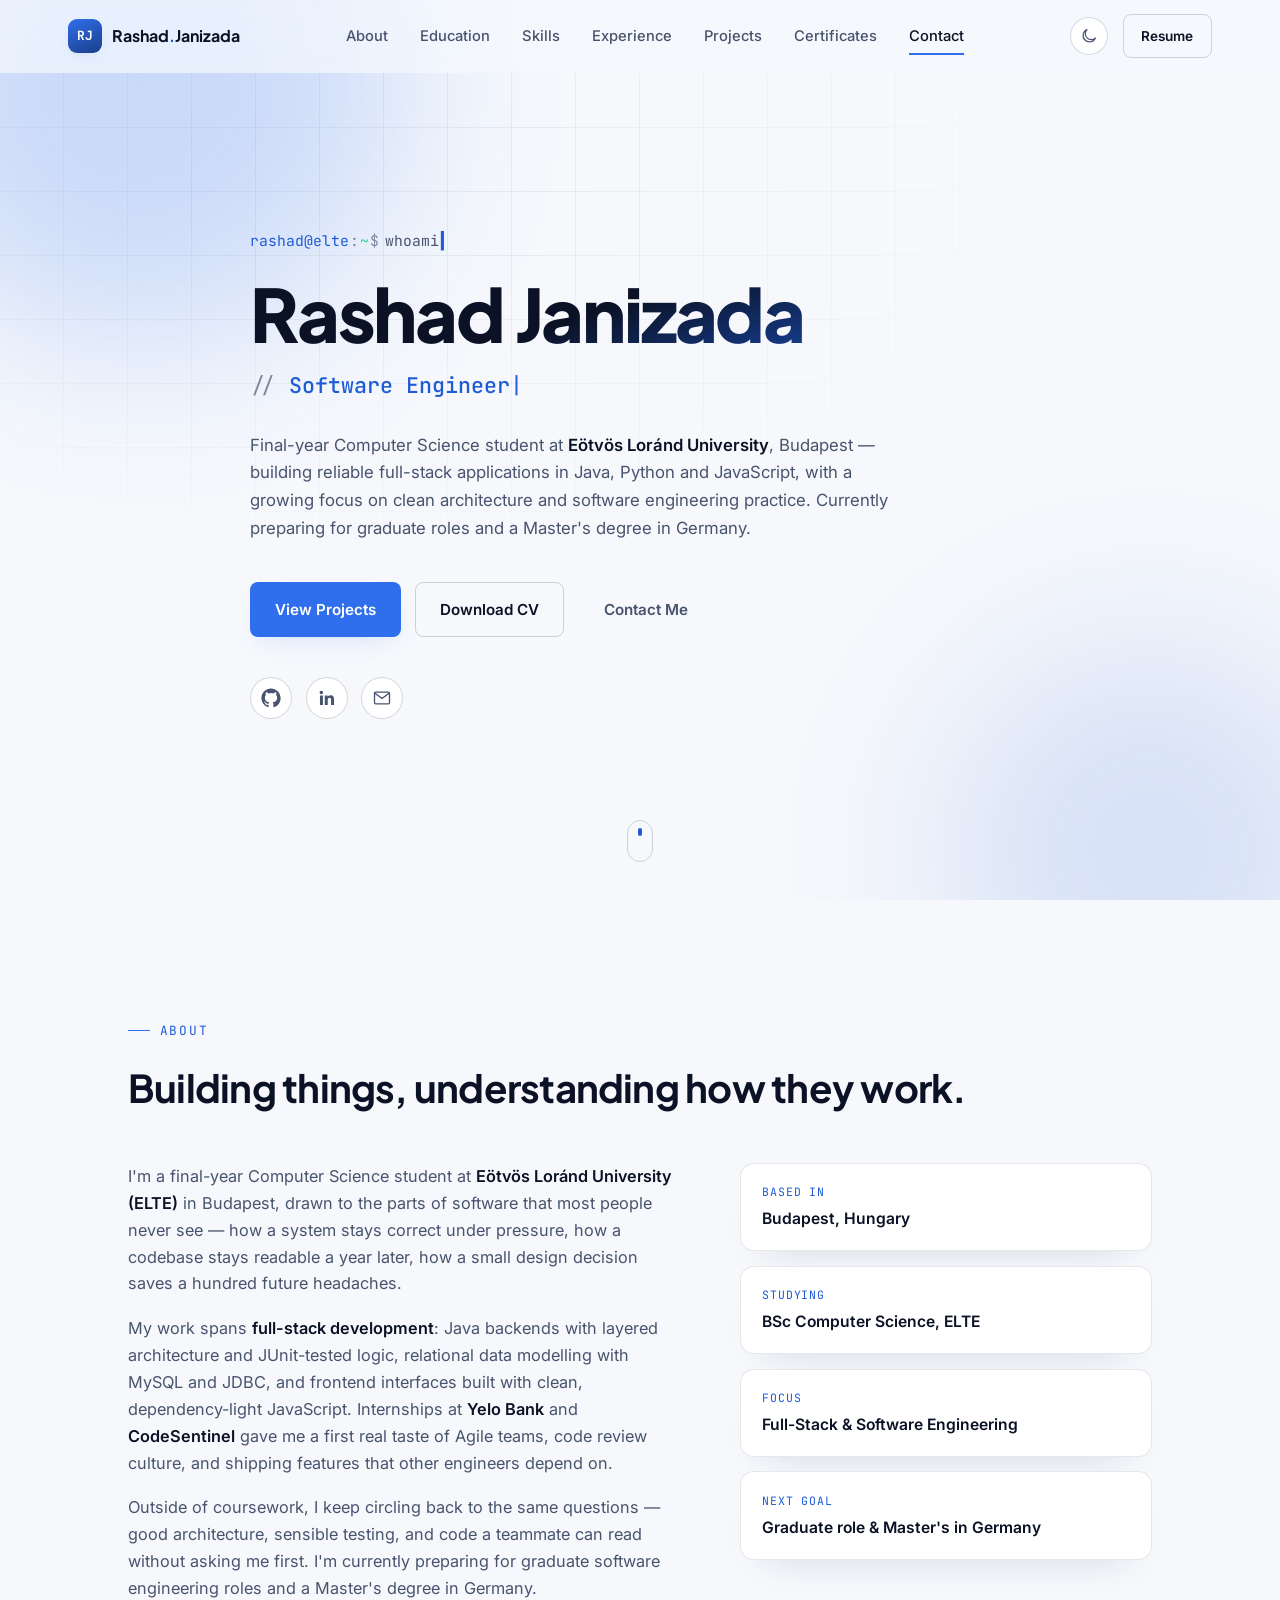
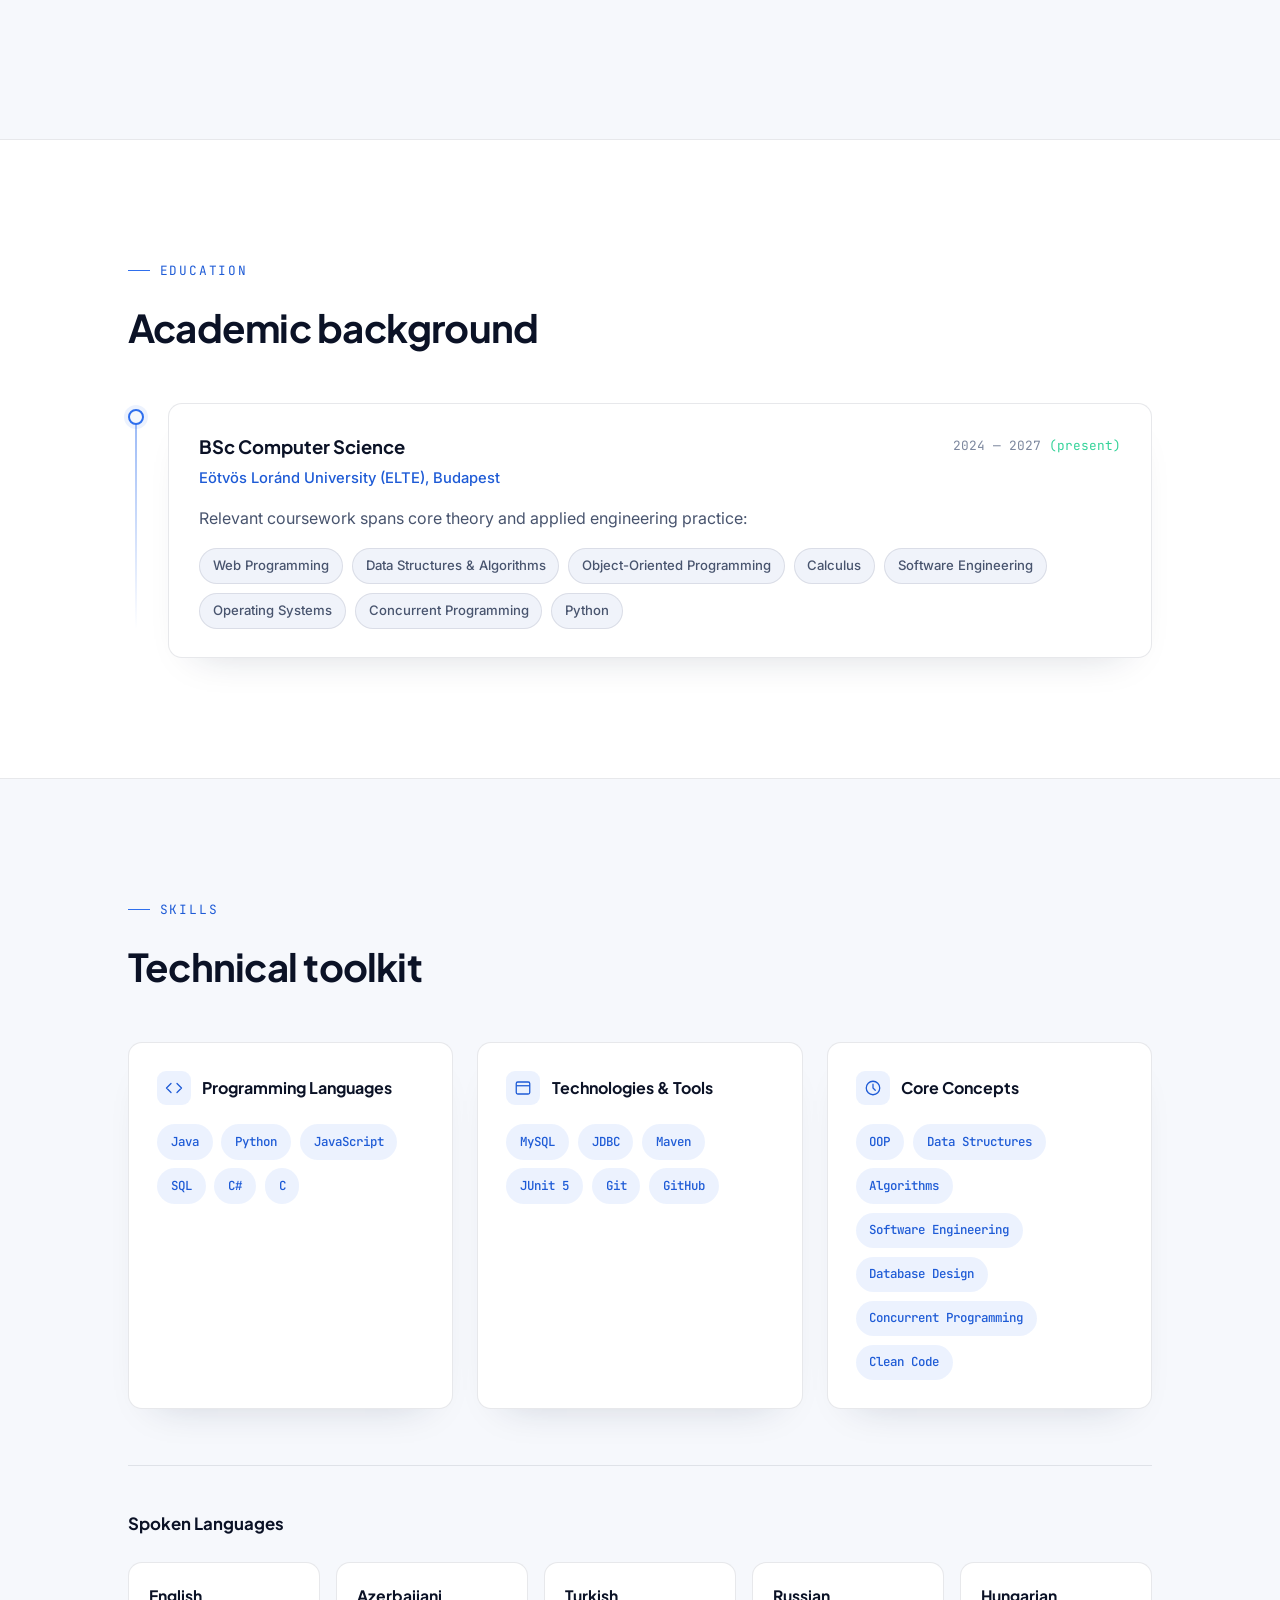
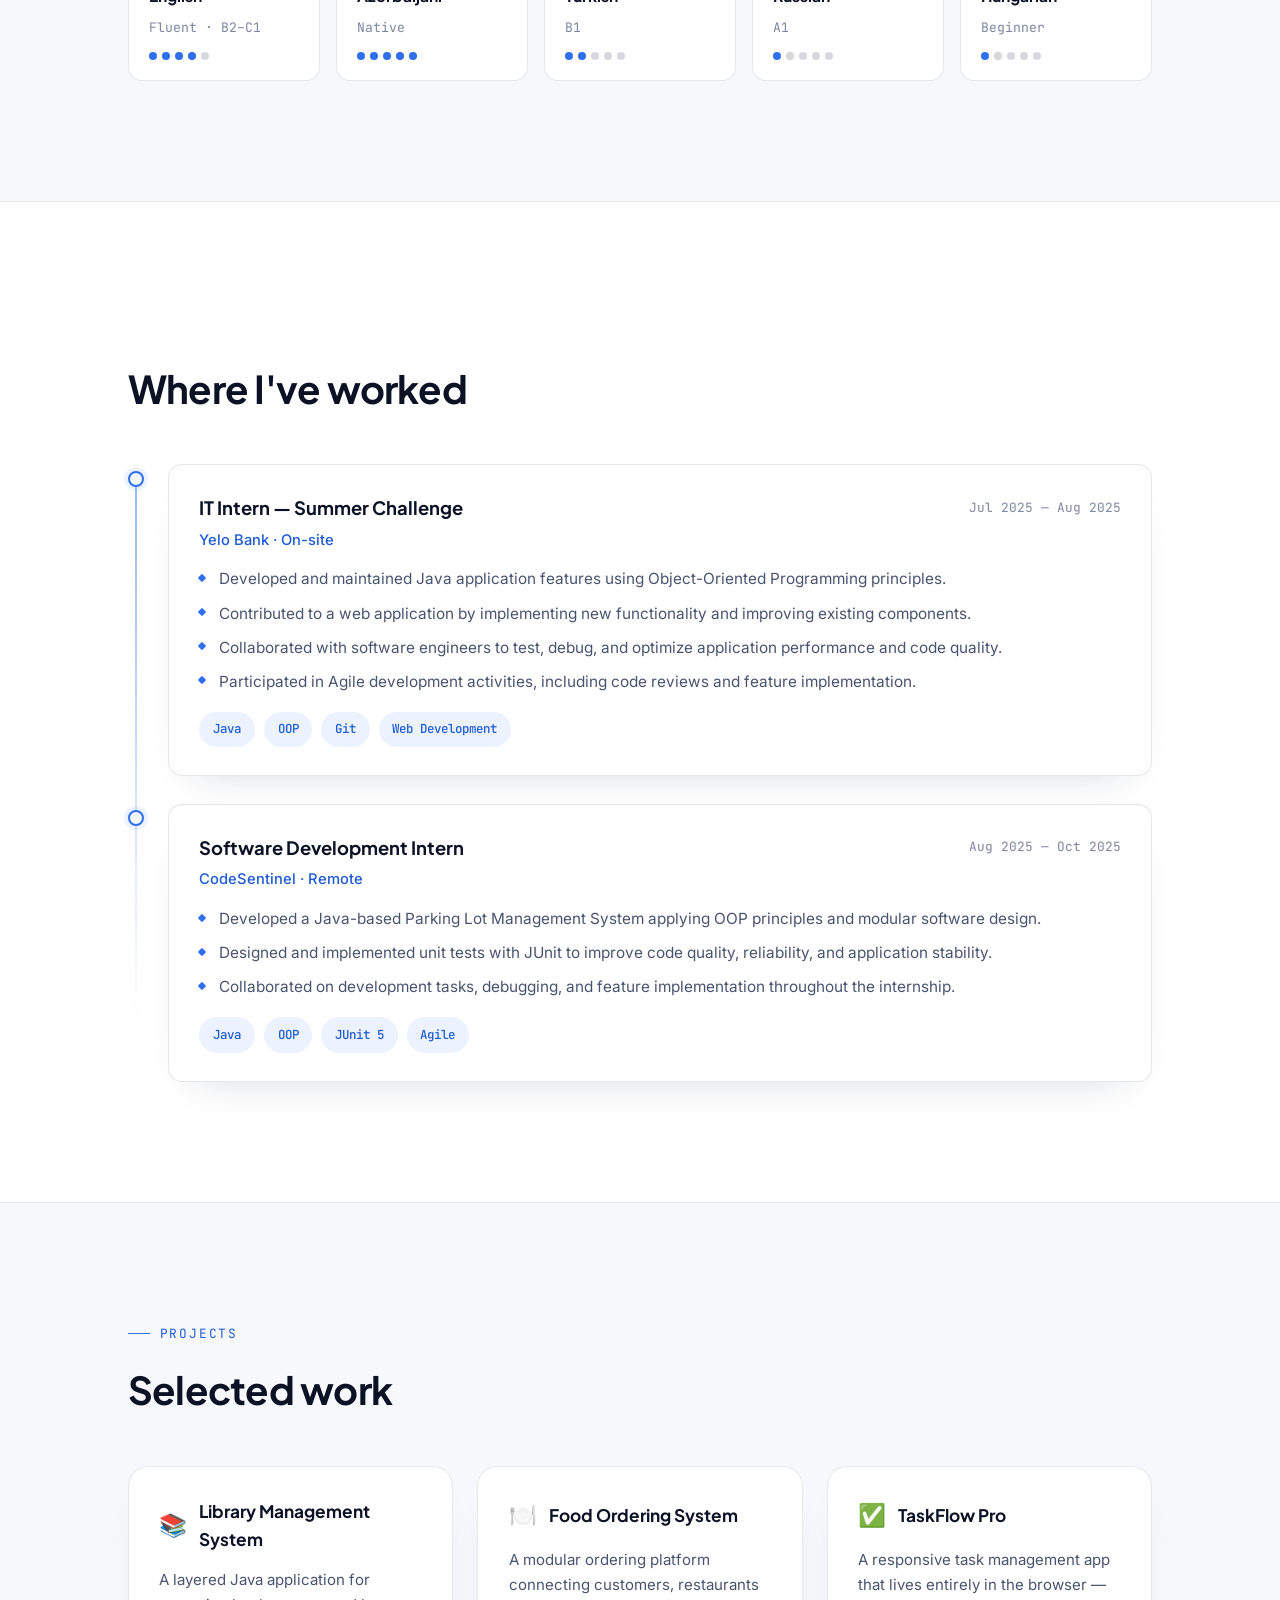
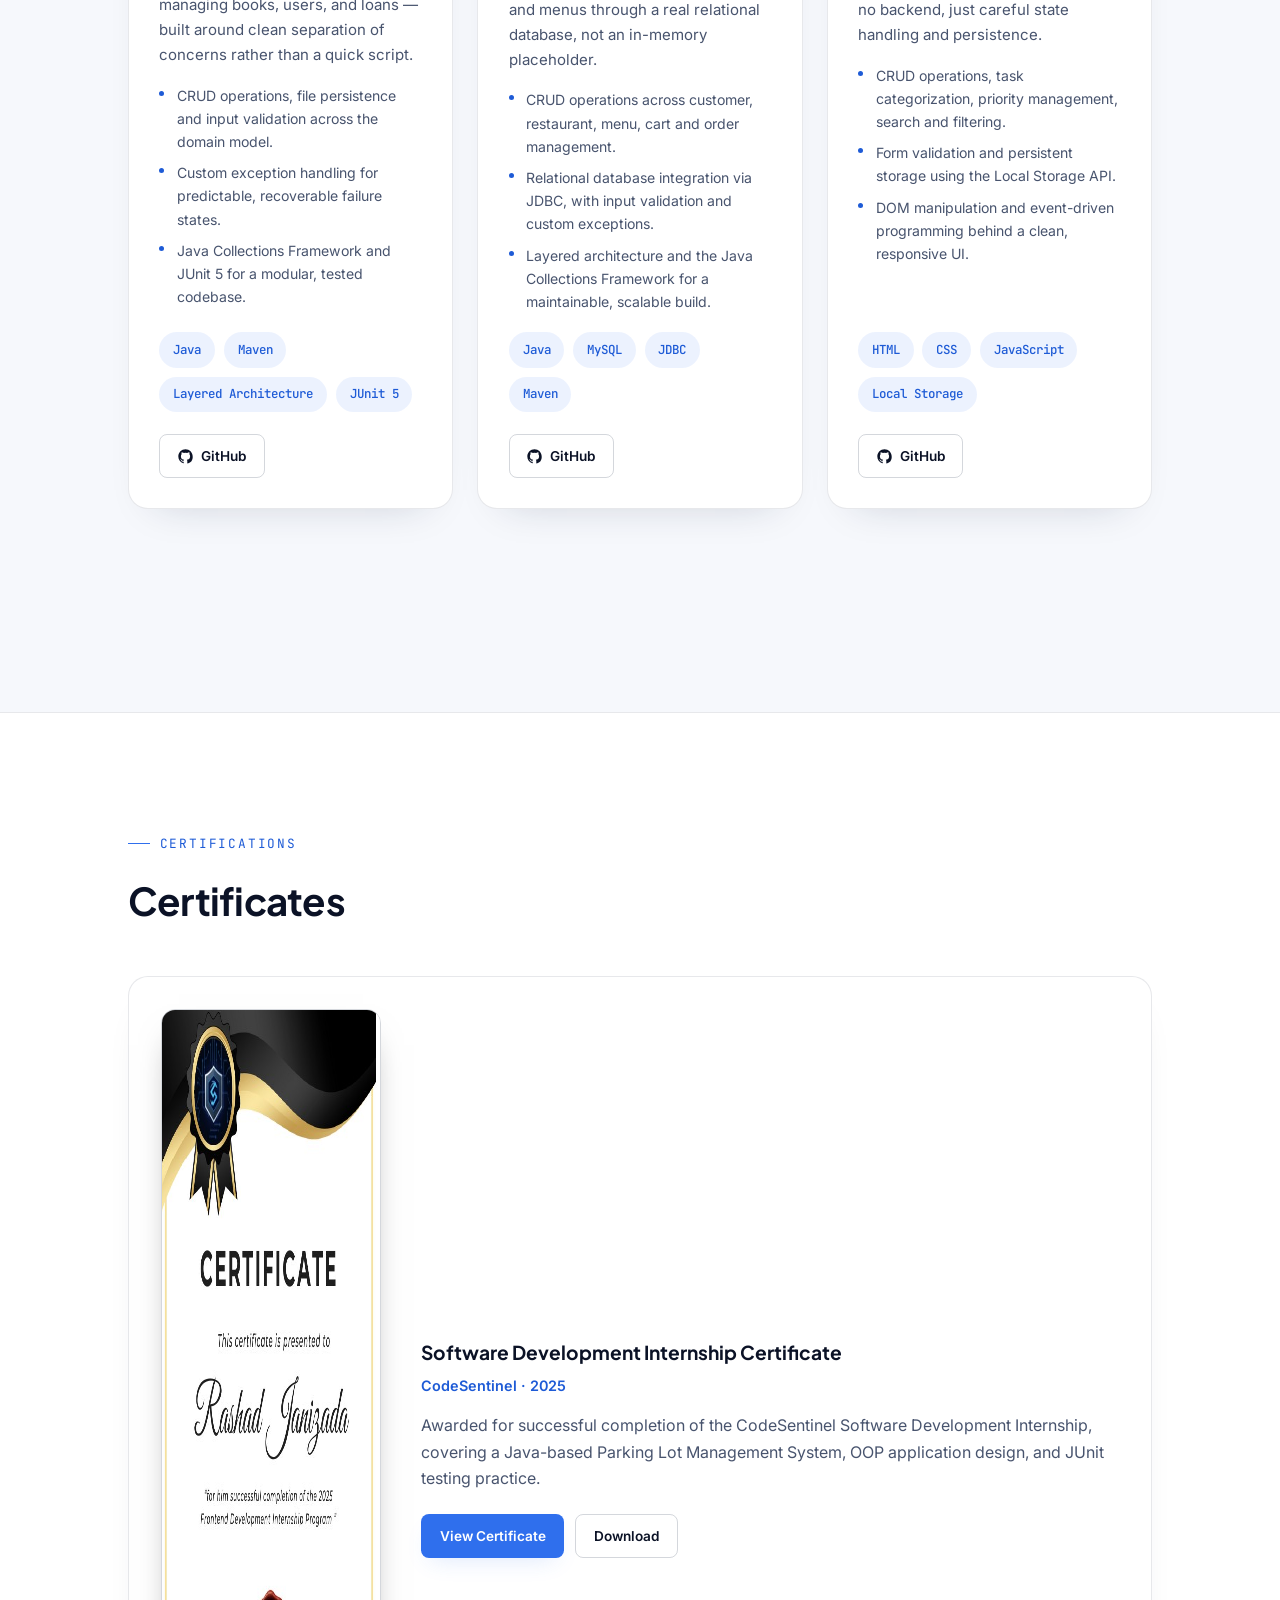
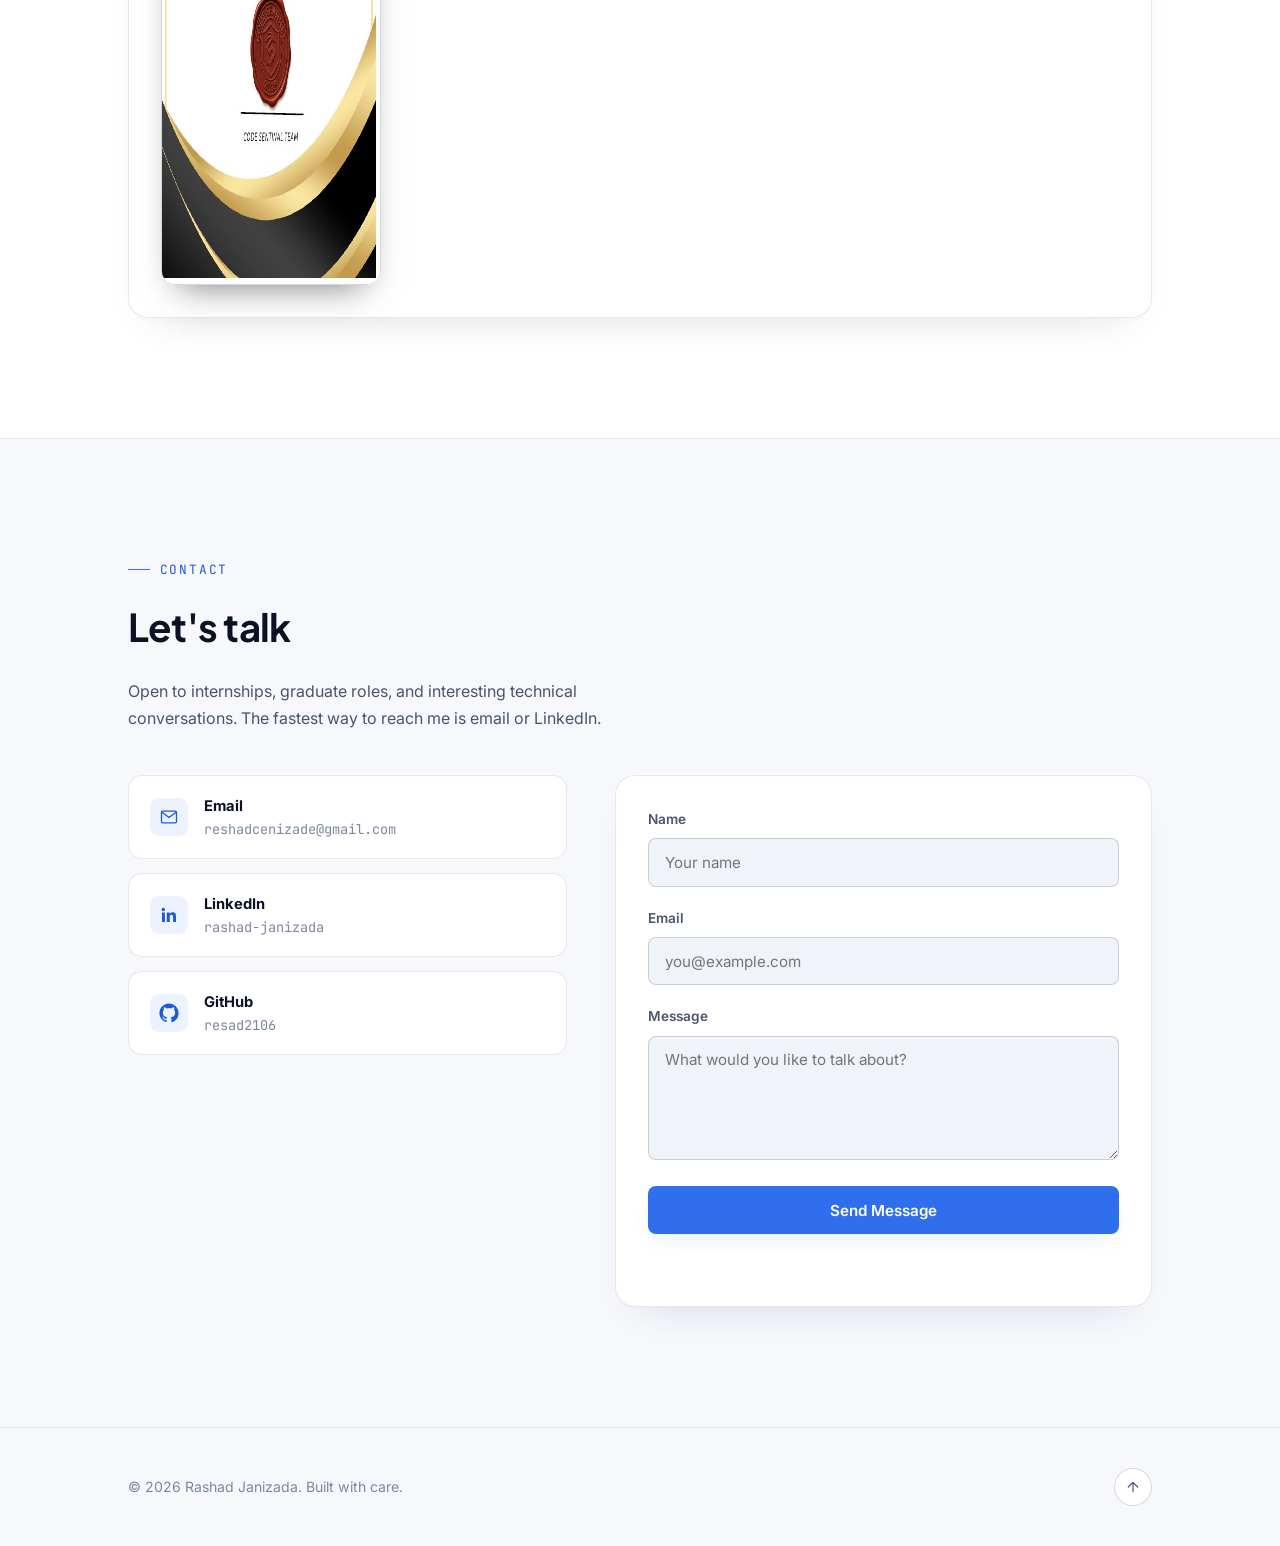
==== commit 66f84a41: "Add files via upload" ====
--- a/index.html
+++ b/index.html
@@ -302,6 +302,11 @@
           <div class="lang-card">
             <span class="lang-name">Russian</span>
             <span class="lang-level">A1</span>
+            <div class="lang-dots"><i class="on"></i><i></i><i></i><i></i><i></i></div>
+          </div>
+          <div class="lang-card">
+            <span class="lang-name">Hungarian</span>
+            <span class="lang-level">Beginner</span>
             <div class="lang-dots"><i class="on"></i><i></i><i></i><i></i><i></i></div>
           </div>
         </div>
@@ -394,7 +399,7 @@
             <span class="tag tag-mono">JUnit 5</span>
           </div>
           <div class="project-actions">
-            <a href="https://github.com/resad2106/library-management-system" target="_blank" rel="noopener noreferrer" class="btn btn-sm btn-outline">
+            <a href="https://github.com/resad2106" target="_blank" rel="noopener noreferrer" class="btn btn-sm btn-outline">
               <svg width="15" height="15" viewBox="0 0 24 24" fill="currentColor"><path d="M12 .5C5.65.5.5 5.65.5 12c0 5.08 3.29 9.39 7.86 10.91.57.11.78-.25.78-.55 0-.27-.01-1.17-.02-2.12-3.2.7-3.88-1.36-3.88-1.36-.52-1.33-1.28-1.68-1.28-1.68-1.04-.72.08-.7.08-.7 1.15.08 1.76 1.18 1.76 1.18 1.03 1.76 2.7 1.25 3.36.96.1-.75.4-1.25.73-1.54-2.55-.29-5.24-1.28-5.24-5.69 0-1.26.45-2.28 1.18-3.09-.12-.29-.51-1.46.11-3.05 0 0 .97-.31 3.18 1.18a11 11 0 0 1 5.79 0c2.2-1.49 3.17-1.18 3.17-1.18.63 1.59.24 2.76.12 3.05.74.81 1.18 1.83 1.18 3.09 0 4.42-2.7 5.4-5.27 5.68.42.36.78 1.07.78 2.16 0 1.56-.02 2.82-.02 3.2 0 .31.21.67.79.55A10.52 10.52 0 0 0 23.5 12c0-6.35-5.15-11.5-11.5-11.5Z"/></svg>
               GitHub
             </a>
@@ -419,7 +424,7 @@
             <span class="tag tag-mono">Maven</span>
           </div>
           <div class="project-actions">
-            <a href="https://github.com/resad2106/Food-Ordering-System" target="_blank" rel="noopener noreferrer" class="btn btn-sm btn-outline">
+            <a href="https://github.com/resad2106" target="_blank" rel="noopener noreferrer" class="btn btn-sm btn-outline">
               <svg width="15" height="15" viewBox="0 0 24 24" fill="currentColor"><path d="M12 .5C5.65.5.5 5.65.5 12c0 5.08 3.29 9.39 7.86 10.91.57.11.78-.25.78-.55 0-.27-.01-1.17-.02-2.12-3.2.7-3.88-1.36-3.88-1.36-.52-1.33-1.28-1.68-1.28-1.68-1.04-.72.08-.7.08-.7 1.15.08 1.76 1.18 1.76 1.18 1.03 1.76 2.7 1.25 3.36.96.1-.75.4-1.25.73-1.54-2.55-.29-5.24-1.28-5.24-5.69 0-1.26.45-2.28 1.18-3.09-.12-.29-.51-1.46.11-3.05 0 0 .97-.31 3.18 1.18a11 11 0 0 1 5.79 0c2.2-1.49 3.17-1.18 3.17-1.18.63 1.59.24 2.76.12 3.05.74.81 1.18 1.83 1.18 3.09 0 4.42-2.7 5.4-5.27 5.68.42.36.78 1.07.78 2.16 0 1.56-.02 2.82-.02 3.2 0 .31.21.67.79.55A10.52 10.52 0 0 0 23.5 12c0-6.35-5.15-11.5-11.5-11.5Z"/></svg>
               GitHub
             </a>
@@ -444,7 +449,7 @@
             <span class="tag tag-mono">Local Storage</span>
           </div>
           <div class="project-actions">
-            <a href="https://github.com/resad2106/TaskFlow-Pro" target="_blank" rel="noopener noreferrer" class="btn btn-sm btn-outline">
+            <a href="https://github.com/resad2106" target="_blank" rel="noopener noreferrer" class="btn btn-sm btn-outline">
               <svg width="15" height="15" viewBox="0 0 24 24" fill="currentColor"><path d="M12 .5C5.65.5.5 5.65.5 12c0 5.08 3.29 9.39 7.86 10.91.57.11.78-.25.78-.55 0-.27-.01-1.17-.02-2.12-3.2.7-3.88-1.36-3.88-1.36-.52-1.33-1.28-1.68-1.28-1.68-1.04-.72.08-.7.08-.7 1.15.08 1.76 1.18 1.76 1.18 1.03 1.76 2.7 1.25 3.36.96.1-.75.4-1.25.73-1.54-2.55-.29-5.24-1.28-5.24-5.69 0-1.26.45-2.28 1.18-3.09-.12-.29-.51-1.46.11-3.05 0 0 .97-.31 3.18 1.18a11 11 0 0 1 5.79 0c2.2-1.49 3.17-1.18 3.17-1.18.63 1.59.24 2.76.12 3.05.74.81 1.18 1.83 1.18 3.09 0 4.42-2.7 5.4-5.27 5.68.42.36.78 1.07.78 2.16 0 1.56-.02 2.82-.02 3.2 0 .31.21.67.79.55A10.52 10.52 0 0 0 23.5 12c0-6.35-5.15-11.5-11.5-11.5Z"/></svg>
               GitHub
             </a>
--- a/style.css
+++ b/style.css
@@ -476,7 +476,7 @@
 
 .languages-block{ border-top:1px solid var(--border); padding-top:2.75rem; }
 .languages-title{ font-family:var(--font-display); font-size:1.05rem; margin:0 0 1.5rem; color:var(--text-primary); }
-.lang-grid{ display:grid; grid-template-columns:repeat(4, 1fr); gap:1rem; }
+.lang-grid{ display:grid; grid-template-columns:repeat(auto-fit, minmax(150px, 1fr)); gap:1rem; }
 .lang-card{
   background:var(--surface); border:1px solid var(--border); border-radius:var(--radius-md);
   padding:1.25rem; display:flex; flex-direction:column; gap:0.5rem;
